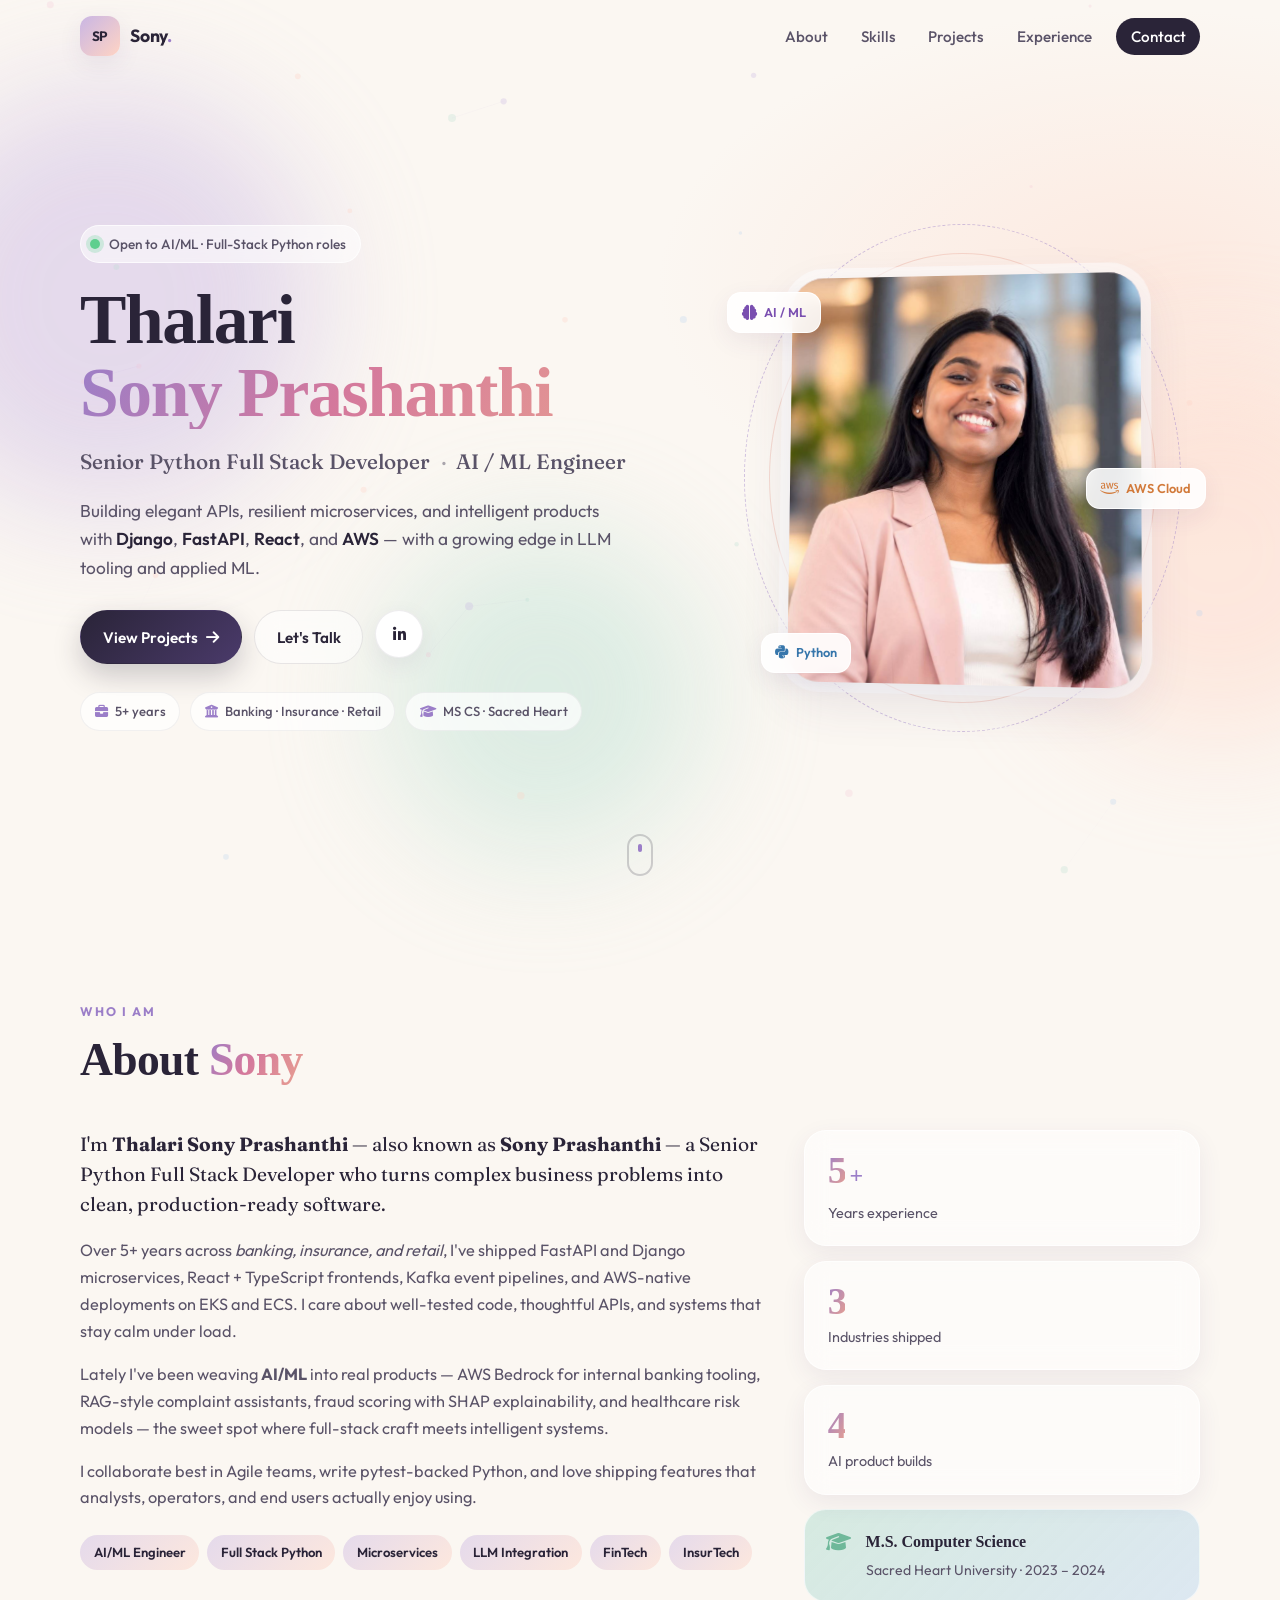
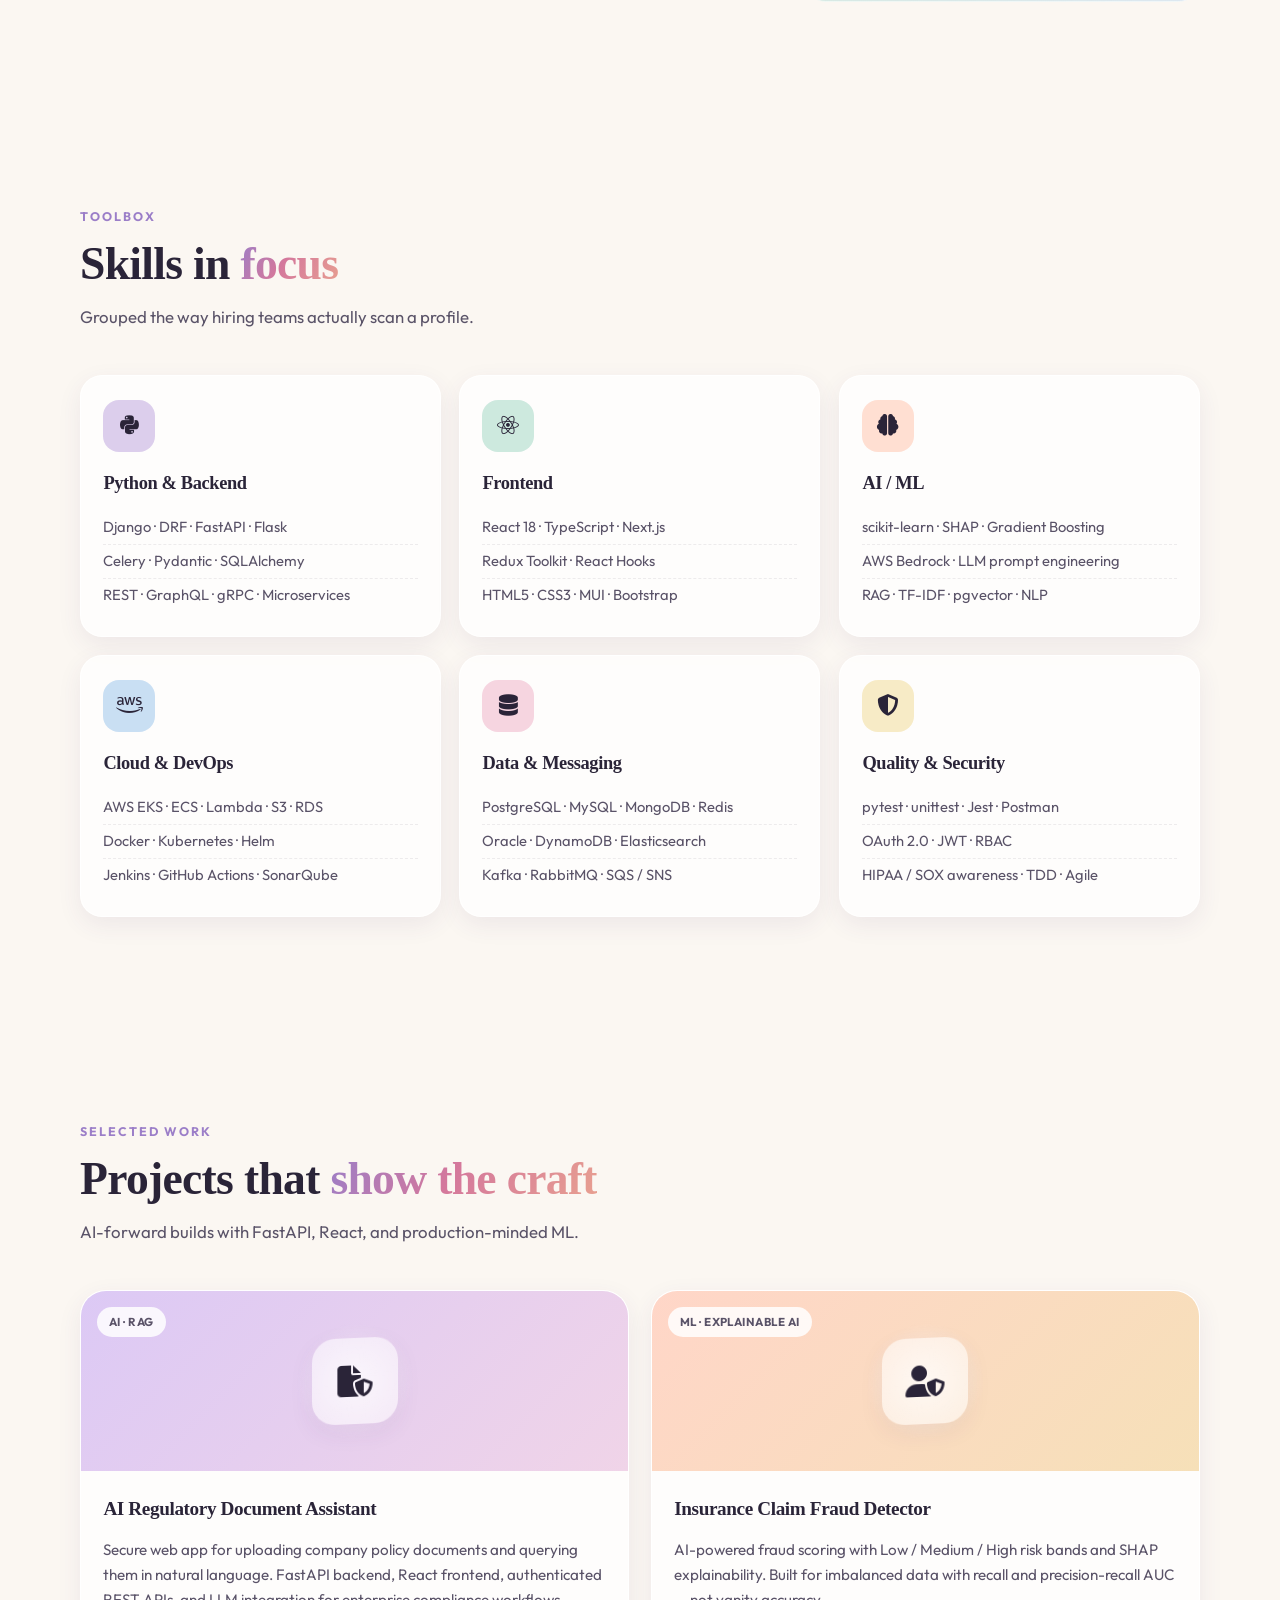
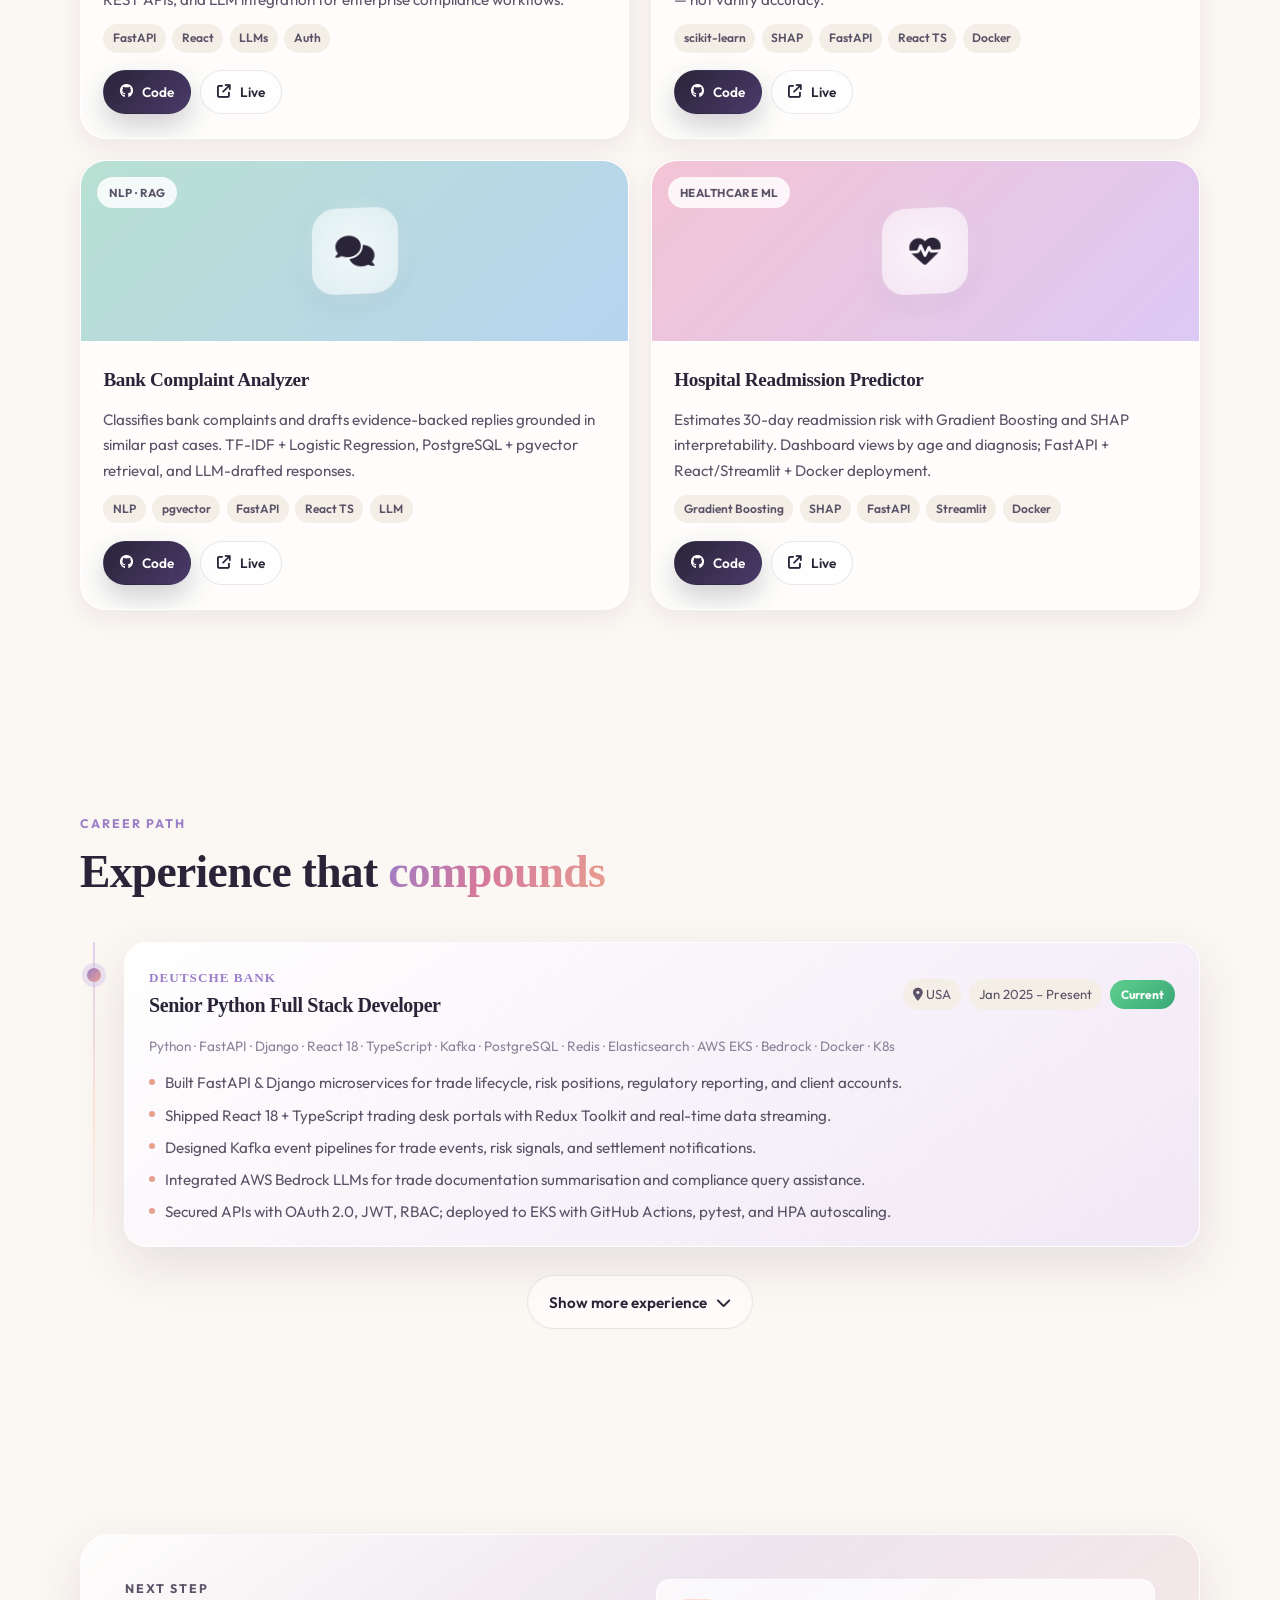
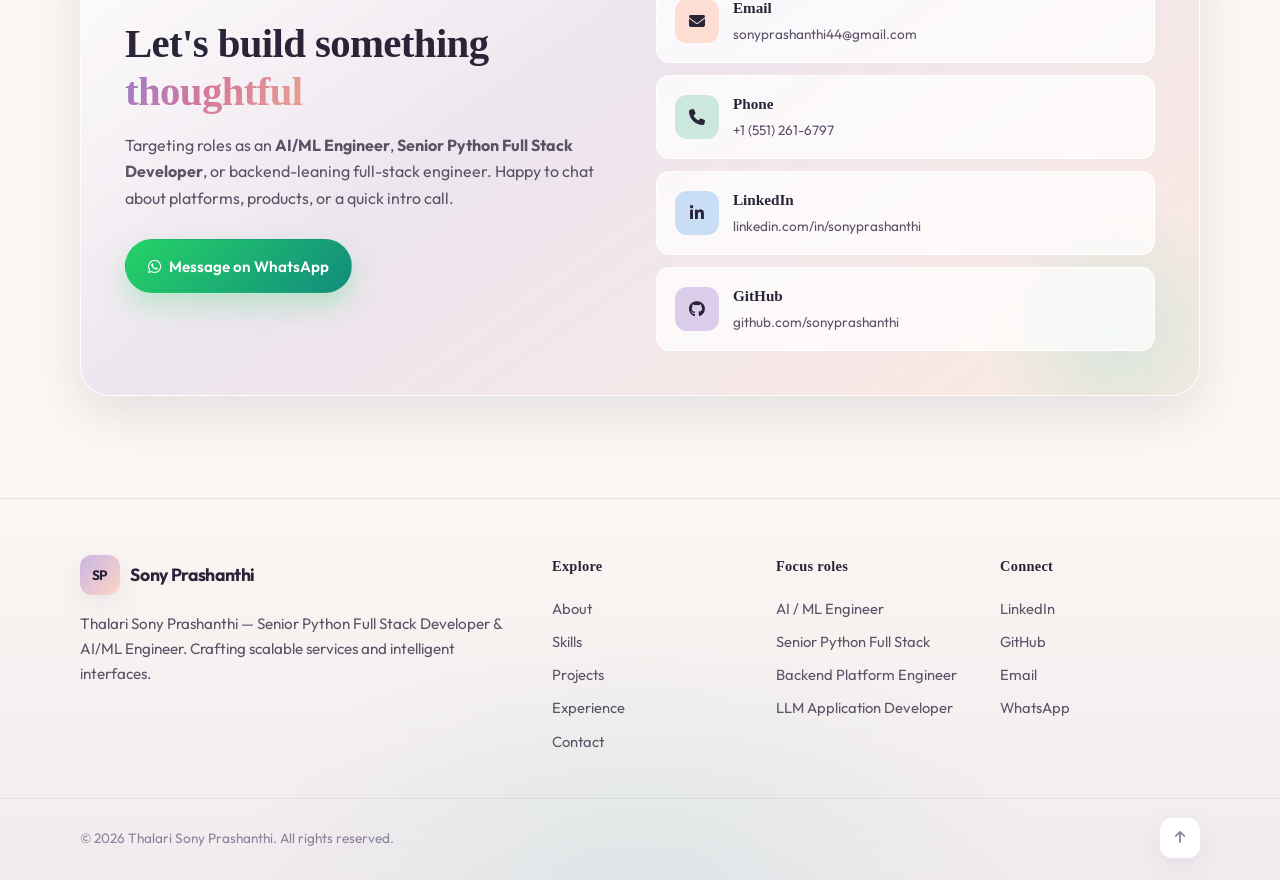
==== index.html @ 82fb8649 "Optmised  SEO" ====
<!DOCTYPE html>
<html lang="en">
<head>
  <meta charset="UTF-8" />
  <meta name="viewport" content="width=device-width, initial-scale=1.0" />
  <title>Thalari Sony Prashanthi | Senior Python Full Stack & AI/ML Engineer</title>

  <!-- Primary SEO -->
  <meta name="description" content="Thalari Sony Prashanthi (Sony Prashanthi) — Senior Python Full Stack Developer and AI/ML Engineer with 5+ years building Django, FastAPI, React, AWS microservices, and LLM-powered applications across banking, insurance, and retail." />
  <meta name="keywords" content="Thalari Sony Prashanthi, Sony Prashanthi, Sony Prashanthi Thalari, Thalari Sony, Sony Thalari, Senior Python Full Stack Developer, AI ML Engineer, Full Stack Python Developer, Django Developer, FastAPI Developer, React TypeScript Developer, AWS Microservices, Kafka Python Engineer, Machine Learning Engineer, RAG LLM Developer, sonyprashanthi44" />
  <meta name="author" content="Thalari Sony Prashanthi" />
  <meta name="robots" content="index, follow, max-image-preview:large, max-snippet:-1, max-video-preview:-1" />
  <meta name="googlebot" content="index, follow" />
  <link rel="canonical" href="https://sonyprashanthi44.github.io/portfolio/" />

  <!-- Open Graph -->
  <meta property="og:type" content="website" />
  <meta property="og:locale" content="en_US" />
  <meta property="og:site_name" content="Thalari Sony Prashanthi Portfolio" />
  <meta property="og:title" content="Thalari Sony Prashanthi | Senior Python Full Stack & AI/ML Engineer" />
  <meta property="og:description" content="Senior Python Full Stack Developer specializing in Django, FastAPI, React, AWS, microservices, and AI/ML systems. Explore projects, experience, and get in touch." />
  <meta property="og:url" content="https://sonyprashanthi44.github.io/portfolio/" />
  <meta property="og:image" content="https://sonyprashanthi44.github.io/portfolio/assets/sony-prashanthi.jpg" />
  <meta property="og:image:alt" content="Professional photo of Thalari Sony Prashanthi, Senior Python Full Stack Developer" />
  <meta property="og:image:width" content="1200" />
  <meta property="og:image:height" content="630" />

  <!-- Twitter -->
  <meta name="twitter:card" content="summary_large_image" />
  <meta name="twitter:title" content="Thalari Sony Prashanthi | Python Full Stack & AI/ML Engineer" />
  <meta name="twitter:description" content="5+ years building scalable Python backends, React frontends, and AI-powered products. Django · FastAPI · AWS · ML." />
  <meta name="twitter:image" content="https://sonyprashanthi44.github.io/portfolio/assets/sony-prashanthi.jpg" />
  <meta name="twitter:image:alt" content="Thalari Sony Prashanthi professional headshot" />

  <!-- Theme & PWA-ish -->
  <meta name="theme-color" content="#c9b6e4" />
  <meta name="msapplication-TileColor" content="#c9b6e4" />
  <link rel="icon" type="image/svg+xml" href="assets/favicon.svg" />
<link rel="apple-touch-icon" href="assets/sony-prashanthi.svg" />

  <!-- Fonts -->
  <link rel="preconnect" href="https://fonts.googleapis.com" />
  <link rel="preconnect" href="https://fonts.gstatic.com" crossorigin />
<link href="https://fonts.googleapis.com/css2?family=Fraunces:opsz,wght@9..144,500;9..144,600;9..144,700&family=Outfit:wght@300;400;500;600;700;800&family=Playfair+Display:wght@500;600;700;800&display=swap" rel="stylesheet" />

  <!-- Icons -->
  <link rel="stylesheet" href="https://cdnjs.cloudflare.com/ajax/libs/font-awesome/6.5.2/css/all.min.css" integrity="sha512-SnH5WK+bZxgPHs44uWIX+LLJAJ9/2PkPKZ5QiAj6Ta86w+fsb2TkcmfRyVX3pBnMFcV7oQPJkl9QevSCWr3W6A==" crossorigin="anonymous" referrerpolicy="no-referrer" />

  <link rel="stylesheet" href="styles.css" />

  <!-- Structured Data: Person -->
  <script type="application/ld+json">
  {
    "@context": "https://schema.org",
    "@type": "Person",
    "@id": "https://sonyprashanthi44.github.io/portfolio/#person",
    "name": "Thalari Sony Prashanthi",
    "alternateName": [
      "Sony Prashanthi",
      "Sony Prashanthi Thalari",
      "Thalari Sony",
      "Sony Thalari",
      "T. Sony Prashanthi",
      "Sony P. Thalari"
    ],
    "url": "https://sonyprashanthi44.github.io/portfolio/",
    "image": {
      "@type": "ImageObject",
      "url": "https://sonyprashanthi44.github.io/portfolio/assets/sony-prashanthi.jpg",
      "caption": "Professional headshot of Thalari Sony Prashanthi"
    },
    "email": "mailto:sonyprashanthi44@gmail.com",
    "telephone": "+1-551-261-6797",
    "jobTitle": [
      "Senior Python Full Stack Developer",
      "AI/ML Engineer",
      "Full Stack Python Developer",
      "Backend Engineer"
    ],
    "description": "Senior Python Full Stack Developer and AI/ML Engineer with 5+ years of experience building scalable backend services, REST APIs, React frontends, and LLM-powered applications across banking, insurance, and retail.",
    "knowsAbout": [
      "Python", "Django", "FastAPI", "Flask", "React", "TypeScript", "AWS", "Microservices",
      "Apache Kafka", "Docker", "Kubernetes", "PostgreSQL", "Machine Learning", "LLMs",
      "RAG", "scikit-learn", "Celery", "Redis", "CI/CD", "OAuth 2.0", "GraphQL"
    ],
    "alumniOf": {
      "@type": "CollegeOrUniversity",
      "name": "Sacred Heart University",
      "description": "Master of Science, Computer Science"
    },
    "worksFor": {
      "@type": "Organization",
      "name": "Deutsche Bank"
    },
    "address": {
      "@type": "PostalAddress",
      "addressCountry": "US"
    },
    "sameAs": [
      "https://www.linkedin.com/in/sonyprashanthi",
      "https://github.com/sonyprashanthi44",
      "mailto:sonyprashanthi44@gmail.com"
    ],
    "hasOccupation": {
      "@type": "Occupation",
      "name": "Senior Python Full Stack Developer",
      "occupationLocation": {
        "@type": "Country",
        "name": "United States"
      },
      "skills": "Python, Django, FastAPI, React, TypeScript, AWS, Kafka, Machine Learning, LLMs, Docker, Kubernetes"
    }
  }
  </script>

  <!-- Structured Data: WebSite -->
  <script type="application/ld+json">
  {
    "@context": "https://schema.org",
    "@type": "WebSite",
    "name": "Thalari Sony Prashanthi Portfolio",
    "alternateName": ["Sony Prashanthi Portfolio", "Sony Prashanthi Developer Portfolio"],
    "url": "https://sonyprashanthi44.github.io/portfolio/",
    "description": "Official portfolio of Thalari Sony Prashanthi — Senior Python Full Stack Developer and AI/ML Engineer.",
    "inLanguage": "en-US",
    "author": { "@id": "https://sonyprashanthi44.github.io/portfolio/#person" }
  }
  </script>

  <!-- Structured Data: ProfessionalService / ProfilePage -->
  <script type="application/ld+json">
  {
    "@context": "https://schema.org",
    "@type": "ProfilePage",
    "mainEntity": { "@id": "https://sonyprashanthi44.github.io/portfolio/#person" },
    "name": "Thalari Sony Prashanthi — Portfolio",
    "dateModified": "2026-03-22"
  }
  </script>
</head>
<body>
  <!-- Ambient blobs -->
  <div class="blob blob-1" aria-hidden="true"></div>
  <div class="blob blob-2" aria-hidden="true"></div>
  <div class="blob blob-3" aria-hidden="true"></div>
  <canvas id="particle-canvas" aria-hidden="true"></canvas>

  <!-- Navigation -->
  <header class="site-header" id="top">
    <nav class="nav" aria-label="Primary">
      <a href="#top" class="logo" aria-label="Sony Prashanthi home">
        <span class="logo-mark">SP</span>
        <span class="logo-text">Sony<span class="logo-accent">.</span></span>
      </a>

      <button class="nav-toggle" id="nav-toggle" aria-expanded="false" aria-controls="nav-menu" aria-label="Toggle menu">
        <span></span><span></span><span></span>
      </button>

      <ul class="nav-menu" id="nav-menu">
        <li><a href="#about">About</a></li>
        <li><a href="#skills">Skills</a></li>
        <li><a href="#projects">Projects</a></li>
        <li><a href="#experience">Experience</a></li>
        <li><a href="#contact" class="nav-cta">Contact</a></li>
      </ul>
    </nav>
  </header>

  <main>
    <!-- HERO -->
    <section class="hero" id="hero">
      <div class="hero-grid">
        <div class="hero-copy reveal">
          <p class="eyebrow">
            <span class="status-dot"></span>
            Open to AI/ML · Full-Stack Python roles
          </p>
          <h1>
            <span class="h1-line">Thalari</span>
            <span class="h1-line accent-gradient">Sony Prashanthi</span>
          </h1>
          <p class="hero-role">
            Senior Python Full Stack Developer
            <span class="role-sep">·</span>
            AI / ML Engineer
          </p>
          <p class="hero-lead">
            Building elegant APIs, resilient microservices, and intelligent products with
            <strong>Django</strong>, <strong>FastAPI</strong>, <strong>React</strong>, and <strong>AWS</strong> —
            with a growing edge in LLM tooling and applied ML.
          </p>
          <div class="hero-actions">
            <a href="#projects" class="btn btn-primary">
              <span>View Projects</span>
              <i class="fa-solid fa-arrow-right"></i>
            </a>
            <a href="#contact" class="btn btn-ghost">Let's Talk</a>
            <a href="https://www.linkedin.com/in/sonyprashanthi" class="btn btn-icon" target="_blank" rel="noopener noreferrer" aria-label="LinkedIn">
              <i class="fa-brands fa-linkedin-in"></i>
            </a>
          </div>
          <div class="hero-meta">
            <div class="meta-chip"><i class="fa-solid fa-briefcase"></i> 5+ years</div>
            <div class="meta-chip"><i class="fa-solid fa-building-columns"></i> Banking · Insurance · Retail</div>
            <div class="meta-chip"><i class="fa-solid fa-graduation-cap"></i> MS CS · Sacred Heart</div>
          </div>
        </div>

        <div class="hero-visual reveal delay-1">
          <div class="photo-stage">
            <div class="photo-ring ring-a"></div>
            <div class="photo-ring ring-b"></div>
            <div class="photo-frame">
              <img
                src="assets/sony-prashanthi.jpg"
                alt="Professional portrait of Thalari Sony Prashanthi, Senior Python Full Stack Developer and AI/ML Engineer"
                width="480"
                height="560"
                loading="eager"
                fetchpriority="high"
                onerror="this.style.display='none'; this.nextElementSibling.style.display='flex';"
              />
              <div class="photo-fallback" style="display:none;" aria-hidden="true">
                <span class="fallback-initials">SP</span>
                <span class="fallback-hint">Add photo → assets/sony-prashanthi.jpg</span>
              </div>
              <div class="photo-shine"></div>
            </div>
            <div class="floating-card card-ai">
              <i class="fa-solid fa-brain"></i>
              <span>AI / ML</span>
            </div>
            <div class="floating-card card-cloud">
              <i class="fa-brands fa-aws"></i>
              <span>AWS Cloud</span>
            </div>
            <div class="floating-card card-stack">
              <i class="fa-brands fa-python"></i>
              <span>Python</span>
            </div>
          </div>
        </div>
      </div>
      <a href="#about" class="scroll-hint" aria-label="Scroll to about">
        <span></span>
      </a>
    </section>

    <!-- ABOUT -->
    <section class="section about" id="about">
      <div class="container">
        <div class="section-head reveal">
          <p class="section-kicker">Who I am</p>
          <h2>About <span class="text-gradient">Sony</span></h2>
        </div>

        <div class="about-grid">
          <div class="about-story reveal">
            <p class="lead">
              I'm <strong>Thalari Sony Prashanthi</strong> — also known as <strong>Sony Prashanthi</strong> —
              a Senior Python Full Stack Developer who turns complex business problems into clean,
              production-ready software.
            </p>
            <p>
              Over 5+ years across <em>banking, insurance, and retail</em>, I've shipped FastAPI and Django
              microservices, React + TypeScript frontends, Kafka event pipelines, and AWS-native deployments
              on EKS and ECS. I care about well-tested code, thoughtful APIs, and systems that stay calm under load.
            </p>
            <p>
              Lately I've been weaving <strong>AI/ML</strong> into real products — AWS Bedrock for internal banking
              tooling, RAG-style complaint assistants, fraud scoring with SHAP explainability, and healthcare risk models —
              the sweet spot where full-stack craft meets intelligent systems.
            </p>
            <p>
              I collaborate best in Agile teams, write pytest-backed Python, and love shipping features that
              analysts, operators, and end users actually enjoy using.
            </p>
            <div class="about-tags">
              <span>AI/ML Engineer</span>
              <span>Full Stack Python</span>
              <span>Microservices</span>
              <span>LLM Integration</span>
              <span>FinTech</span>
              <span>InsurTech</span>
            </div>
          </div>

          <aside class="about-panel reveal delay-1">
            <div class="stat-card">
              <span class="stat-num" data-count="5">0</span>
              <span class="stat-plus">+</span>
              <span class="stat-label">Years experience</span>
            </div>
            <div class="stat-card">
              <span class="stat-num" data-count="3">0</span>
              <span class="stat-label">Industries shipped</span>
            </div>
            <div class="stat-card">
              <span class="stat-num" data-count="4">0</span>
              <span class="stat-label">AI product builds</span>
            </div>
            <div class="about-edu">
              <i class="fa-solid fa-graduation-cap"></i>
              <div>
                <strong>M.S. Computer Science</strong>
                <span>Sacred Heart University  · 2023 – 2024</span>
              </div>
            </div>
          </aside>
        </div>
      </div>
    </section>

    <!-- SKILLS -->
    <section class="section skills" id="skills">
      <div class="container">
        <div class="section-head reveal">
          <p class="section-kicker">Toolbox</p>
          <h2>Skills in <span class="text-gradient">focus</span></h2>
          <p class="section-sub">Grouped the way hiring teams actually scan a profile.</p>
        </div>

        <div class="skills-grid">
          <article class="skill-card reveal" data-tilt>
            <div class="skill-icon tone-lilac"><i class="fa-brands fa-python"></i></div>
            <h3>Python & Backend</h3>
            <ul>
              <li>Django · DRF · FastAPI · Flask</li>
              <li>Celery · Pydantic · SQLAlchemy</li>
              <li>REST · GraphQL · gRPC · Microservices</li>
            </ul>
          </article>

          <article class="skill-card reveal delay-1" data-tilt>
            <div class="skill-icon tone-mint"><i class="fa-brands fa-react"></i></div>
            <h3>Frontend</h3>
            <ul>
              <li>React 18 · TypeScript · Next.js</li>
              <li>Redux Toolkit · React Hooks</li>
              <li>HTML5 · CSS3 · MUI · Bootstrap</li>
            </ul>
          </article>

          <article class="skill-card reveal delay-2" data-tilt>
            <div class="skill-icon tone-peach"><i class="fa-solid fa-brain"></i></div>
            <h3>AI / ML</h3>
            <ul>
              <li>scikit-learn · SHAP · Gradient Boosting</li>
              <li>AWS Bedrock · LLM prompt engineering</li>
              <li>RAG · TF-IDF · pgvector · NLP</li>
            </ul>
          </article>

          <article class="skill-card reveal" data-tilt>
            <div class="skill-icon tone-sky"><i class="fa-brands fa-aws"></i></div>
            <h3>Cloud & DevOps</h3>
            <ul>
              <li>AWS EKS · ECS · Lambda · S3 · RDS</li>
              <li>Docker · Kubernetes · Helm</li>
              <li>Jenkins · GitHub Actions · SonarQube</li>
            </ul>
          </article>

          <article class="skill-card reveal delay-1" data-tilt>
            <div class="skill-icon tone-rose"><i class="fa-solid fa-database"></i></div>
            <h3>Data & Messaging</h3>
            <ul>
              <li>PostgreSQL · MySQL · MongoDB · Redis</li>
              <li>Oracle · DynamoDB · Elasticsearch</li>
              <li>Kafka · RabbitMQ · SQS / SNS</li>
            </ul>
          </article>

          <article class="skill-card reveal delay-2" data-tilt>
            <div class="skill-icon tone-butter"><i class="fa-solid fa-shield-halved"></i></div>
            <h3>Quality & Security</h3>
            <ul>
              <li>pytest · unittest · Jest · Postman</li>
              <li>OAuth 2.0 · JWT · RBAC</li>
              <li>HIPAA / SOX awareness · TDD · Agile</li>
            </ul>
          </article>
        </div>
      </div>
    </section>

    <!-- PROJECTS -->
    <section class="section projects" id="projects">
      <div class="container">
        <div class="section-head reveal">
          <p class="section-kicker">Selected work</p>
          <h2>Projects that <span class="text-gradient">show the craft</span></h2>
          <p class="section-sub">AI-forward builds with FastAPI, React, and production-minded ML.</p>
        </div>

        <div class="projects-grid">
          <!-- Project 1 -->
          <article class="project-card reveal">
            <div class="project-media tone-a">
              <div class="project-illus" aria-hidden="true">
                <i class="fa-solid fa-file-shield"></i>
                <div class="illus-orb"></div>
              </div>
              <div class="project-badge">AI · RAG</div>
            </div>
            <div class="project-body">
              <h3>AI Regulatory Document Assistant</h3>
              <p>
                Secure web app for uploading company policy documents and querying them in natural language.
                FastAPI backend, React frontend, authenticated REST APIs, and LLM integration for enterprise compliance workflows.
              </p>
              <div class="project-tags">
                <span>FastAPI</span><span>React</span><span>LLMs</span><span>Auth</span>
              </div>
              <div class="project-actions">
                <a class="btn btn-sm btn-primary" href="./404.html" target="_blank" rel="noopener noreferrer">
                  <i class="fa-brands fa-github"></i> Code
                </a>
                <a class="btn btn-sm btn-ghost" href="./404.html" data-live="pending">
                  <i class="fa-solid fa-arrow-up-right-from-square"></i> Live
                </a>
              </div>
            </div>
          </article>

          <!-- Project 2 -->
          <article class="project-card reveal delay-1">
            <div class="project-media tone-b">
              <div class="project-illus" aria-hidden="true">
                <i class="fa-solid fa-user-shield"></i>
                <div class="illus-orb"></div>
              </div>
              <div class="project-badge">ML · Explainable AI</div>
            </div>
            <div class="project-body">
              <h3>Insurance Claim Fraud Detector</h3>
              <p>
                AI-powered fraud scoring with Low / Medium / High risk bands and SHAP explainability.
                Built for imbalanced data with recall and precision-recall AUC — not vanity accuracy.
              </p>
              <div class="project-tags">
                <span>scikit-learn</span><span>SHAP</span><span>FastAPI</span><span>React TS</span><span>Docker</span>
              </div>
              <div class="project-actions">
                <a class="btn btn-sm btn-primary" href="./404.html" target="_blank" rel="noopener noreferrer">
                  <i class="fa-brands fa-github"></i> Code
                </a>
                <a class="btn btn-sm btn-ghost" href="./404.html" data-live="pending">
                  <i class="fa-solid fa-arrow-up-right-from-square"></i> Live
                </a>
              </div>
            </div>
          </article>

          <!-- Project 3 -->
          <article class="project-card reveal delay-2">
            <div class="project-media tone-c">
              <div class="project-illus" aria-hidden="true">
                <i class="fa-solid fa-comments"></i>
                <div class="illus-orb"></div>
              </div>
              <div class="project-badge">NLP · RAG</div>
            </div>
            <div class="project-body">
              <h3>Bank Complaint Analyzer</h3>
              <p>
                Classifies bank complaints and drafts evidence-backed replies grounded in similar past cases.
                TF-IDF + Logistic Regression, PostgreSQL + pgvector retrieval, and LLM-drafted responses.
              </p>
              <div class="project-tags">
                <span>NLP</span><span>pgvector</span><span>FastAPI</span><span>React TS</span><span>LLM</span>
              </div>
              <div class="project-actions">
                <a class="btn btn-sm btn-primary" href="./404.html" target="_blank" rel="noopener noreferrer">
                  <i class="fa-brands fa-github"></i> Code
                </a>
                <a class="btn btn-sm btn-ghost" href="./404.html" data-live="pending">
                  <i class="fa-solid fa-arrow-up-right-from-square"></i> Live
                </a>
              </div>
            </div>
          </article>

          <!-- Project 4 -->
          <article class="project-card reveal">
            <div class="project-media tone-d">
              <div class="project-illus" aria-hidden="true">
                <i class="fa-solid fa-heart-pulse"></i>
                <div class="illus-orb"></div>
              </div>
              <div class="project-badge">Healthcare ML</div>
            </div>
            <div class="project-body">
              <h3>Hospital Readmission Predictor</h3>
              <p>
                Estimates 30-day readmission risk with Gradient Boosting and SHAP interpretability.
                Dashboard views by age and diagnosis; FastAPI + React/Streamlit + Docker deployment.
              </p>
              <div class="project-tags">
                <span>Gradient Boosting</span><span>SHAP</span><span>FastAPI</span><span>Streamlit</span><span>Docker</span>
              </div>
              <div class="project-actions">
                <a class="btn btn-sm btn-primary" href="./404.html" target="_blank" rel="noopener noreferrer">
                  <i class="fa-brands fa-github"></i> Code
                </a>
                <a class="btn btn-sm btn-ghost" href="./404.html" data-live="pending">
                  <i class="fa-solid fa-arrow-up-right-from-square"></i> Live
                </a>
              </div>
            </div>
          </article>
        </div>
      </div>
    </section>

    <!-- EXPERIENCE -->
    <section class="section experience" id="experience">
      <div class="container">
        <div class="section-head reveal">
          <p class="section-kicker">Career path</p>
          <h2>Experience that <span class="text-gradient">compounds</span></h2>
        </div>

        <div class="timeline">
          <!-- Latest - always visible -->
          <article class="exp-card reveal is-featured" data-exp="0">
            <div class="exp-rail">
              <span class="exp-dot"></span>
            </div>
            <div class="exp-content">
              <div class="exp-top">
                <div>
                  <p class="exp-company">Deutsche Bank</p>
                  <h3>Senior Python Full Stack Developer</h3>
                </div>
                <div class="exp-meta">
                  <span class="exp-loc"><i class="fa-solid fa-location-dot"></i> USA</span>
                  <span class="exp-date">Jan 2025 – Present</span>
                  <span class="exp-pill">Current</span>
                </div>
              </div>
              <p class="exp-stack">
                Python · FastAPI · Django · React 18 · TypeScript · Kafka · PostgreSQL · Redis · Elasticsearch · AWS EKS · Bedrock · Docker · K8s
              </p>
              <ul class="exp-bullets">
                <li>Built FastAPI & Django microservices for trade lifecycle, risk positions, regulatory reporting, and client accounts.</li>
                <li>Shipped React 18 + TypeScript trading desk portals with Redux Toolkit and real-time data streaming.</li>
                <li>Designed Kafka event pipelines for trade events, risk signals, and settlement notifications.</li>
                <li>Integrated AWS Bedrock LLMs for trade documentation summarisation and compliance query assistance.</li>
                <li>Secured APIs with OAuth 2.0, JWT, RBAC; deployed to EKS with GitHub Actions, pytest, and HPA autoscaling.</li>
              </ul>
            </div>
          </article>

          <!-- Older - hidden until show more -->
          <div class="exp-older" id="exp-older" hidden>
            <article class="exp-card reveal" data-exp="1">
              <div class="exp-rail">
                <span class="exp-dot"></span>
              </div>
              <div class="exp-content">
                <div class="exp-top">
                  <div>
                    <p class="exp-company">Chubb Insurance</p>
                    <h3>Python Full Stack Developer</h3>
                  </div>
                  <div class="exp-meta">
                    <span class="exp-loc"><i class="fa-solid fa-location-dot"></i> Hyderabad, India</span>
                    <span class="exp-date">Dec 2021 – Aug 2023</span>
                  </div>
                </div>
                <p class="exp-stack">
                  Python · Django · Flask · FastAPI · React · TypeScript · Kafka · PostgreSQL · MongoDB · Oracle · AWS ECS · Jenkins
                </p>
                <ul class="exp-bullets">
                  <li>Delivered Django & FastAPI APIs for policy management, claims, underwriting, premiums, and documents.</li>
                  <li>Built React + TypeScript portals for operations and customers — dashboards, claims tracking, uploads.</li>
                  <li>Implemented Kafka / RabbitMQ streaming for claims lifecycle and underwriting decisions.</li>
                  <li>Modeled data across PostgreSQL, Oracle, and MongoDB; Celery jobs for renewals and reports.</li>
                  <li>Deployed to AWS ECS via Jenkins with pytest coverage and Docker packaging.</li>
                </ul>
              </div>
            </article>

            <article class="exp-card reveal" data-exp="2">
              <div class="exp-rail">
                <span class="exp-dot"></span>
              </div>
              <div class="exp-content">
                <div class="exp-top">
                  <div>
                    <p class="exp-company">Best Buy</p>
                    <h3>Junior Python Full Stack Developer</h3>
                  </div>
                  <div class="exp-meta">
                    <span class="exp-loc"><i class="fa-solid fa-location-dot"></i> Hyderabad, India</span>
                    <span class="exp-date">Feb 2020 – Dec 2021</span>
                  </div>
                </div>
                <p class="exp-stack">
                  Python · Django · Flask · React · JavaScript · PostgreSQL · MySQL · MongoDB · AWS EC2/ECS · Docker · Jenkins
                </p>
                <ul class="exp-bullets">
                  <li>Built Django & Flask REST APIs for product search, inventory, cart, orders, and customer accounts.</li>
                  <li>Created React storefront and internal retail dashboard components consuming Python APIs.</li>
                  <li>Designed PostgreSQL / MySQL models with Django ORM and SQLAlchemy for transactional retail loads.</li>
                  <li>Deployed to AWS EC2 & ECS with Jenkins CI/CD, pytest gates, and Docker containers.</li>
                </ul>
              </div>
            </article>
          </div>
        </div>

        <div class="exp-toggle-wrap reveal">
          <button type="button" class="btn btn-ghost" id="exp-toggle" aria-expanded="false" aria-controls="exp-older">
            <span class="toggle-label">Show more experience</span>
            <i class="fa-solid fa-chevron-down"></i>
          </button>
        </div>
      </div>
    </section>

    <!-- CONTACT -->
    <section class="section contact" id="contact">
      <div class="container">
        <div class="contact-shell reveal">
          <div class="contact-copy">
            <p class="section-kicker">Next step</p>
            <h2>Let's build something <span class="text-gradient">thoughtful</span></h2>
            <p>
              Targeting roles as an <strong>AI/ML Engineer</strong>, <strong>Senior Python Full Stack Developer</strong>,
              or backend-leaning full-stack engineer. Happy to chat about platforms, products, or a quick intro call.
            </p>
            <a
              class="btn btn-whatsapp"
              href="https://wa.me/15512616797?text=Hi%20Sony%2C%20I%20found%20your%20portfolio%20and%20would%20like%20to%20connect."
              target="_blank"
              rel="noopener noreferrer"
            >
              <i class="fa-brands fa-whatsapp"></i>
              Message on WhatsApp
            </a>
          </div>

          <div class="contact-links">
            <a class="contact-card" href="mailto:sonyprashanthi44@gmail.com">
              <span class="c-icon tone-peach"><i class="fa-solid fa-envelope"></i></span>
              <div>
                <strong>Email</strong>
                <span>sonyprashanthi44@gmail.com</span>
              </div>
            </a>
            <a class="contact-card" href="tel:+15512616797">
              <span class="c-icon tone-mint"><i class="fa-solid fa-phone"></i></span>
              <div>
                <strong>Phone</strong>
                <span>+1 (551) 261-6797</span>
              </div>
            </a>
            <a class="contact-card" href="https://www.linkedin.com/in/sonyprashanthi" target="_blank" rel="noopener noreferrer">
              <span class="c-icon tone-sky"><i class="fa-brands fa-linkedin-in"></i></span>
              <div>
                <strong>LinkedIn</strong>
                <span>linkedin.com/in/sonyprashanthi</span>
              </div>
            </a>
            <a class="contact-card" href="https://github.com/sonyprashanthi44" target="_blank" rel="noopener noreferrer">
              <span class="c-icon tone-lilac"><i class="fa-brands fa-github"></i></span>
              <div>
                <strong>GitHub</strong>
                <span>github.com/sonyprashanthi</span>
              </div>
            </a>
          </div>
        </div>
      </div>
    </section>
  </main>

  <!-- FOOTER -->
  <footer class="site-footer">
    <div class="container footer-grid">
      <div class="footer-brand">
        <a href="#top" class="logo">
          <span class="logo-mark">SP</span>
          <span class="logo-text">Sony Prashanthi</span>
        </a>
        <p>
          Thalari Sony Prashanthi — Senior Python Full Stack Developer & AI/ML Engineer.
          Crafting scalable services and intelligent interfaces.
        </p>
      </div>

      <div class="footer-cols">
        <div>
          <h4>Explore</h4>
          <a href="#about">About</a>
          <a href="#skills">Skills</a>
          <a href="#projects">Projects</a>
          <a href="#experience">Experience</a>
          <a href="#contact">Contact</a>
        </div>
        <div>
          <h4>Focus roles</h4>
          <span>AI / ML Engineer</span>
          <span>Senior Python Full Stack</span>
          <span>Backend Platform Engineer</span>
          <span>LLM Application Developer</span>
        </div>
        <div>
          <h4>Connect</h4>
          <a href="https://www.linkedin.com/in/sonyprashanthi" target="_blank" rel="noopener noreferrer">LinkedIn</a>
          <a href="https://github.com/sonyprashanthi44" target="_blank" rel="noopener noreferrer">GitHub</a>
          <a href="mailto:sonyprashanthi44@gmail.com">Email</a>
          <a href="https://wa.me/15512616797" target="_blank" rel="noopener noreferrer">WhatsApp</a>
        </div>
      </div>
    </div>

    <div class="footer-bottom">
      <div class="container footer-bottom-inner">
        <p>© <span id="year"></span> Thalari Sony Prashanthi. All rights reserved.</p>
        <button type="button" class="to-top" id="to-top" aria-label="Back to top">
          <i class="fa-solid fa-arrow-up"></i>
        </button>
      </div>
    </div>
  </footer>

  <script src="script.js"></script>
</body>
</html>
---- styles.css ----
/* =========================================================
   Thalari Sony Prashanthi — Portfolio
   Pastel · Bold type · Soft depth
   ========================================================= */

:root {
  /* Pastel palette */
  --lilac: #c9b6e4;
  --lilac-deep: #9b7ec8;
  --mint: #b8e0d2;
  --mint-deep: #6fb89a;
  --peach: #ffd4c4;
  --peach-deep: #e8a090;
  --rose: #f3c4d4;
  --sky: #b7d4f0;
  --butter: #f6e6b8;
  --cream: #fbf7f2;
  --cream-2: #f3eee6;
  --ink: #2a2438;
  --ink-soft: #5a5368;
  --ink-faint: #8a8299;
  --white: #ffffff;
  --glass: rgba(255, 255, 255, 0.55);
  --glass-border: rgba(255, 255, 255, 0.7);
  --shadow: 0 18px 50px rgba(74, 55, 110, 0.12);
  --shadow-sm: 0 8px 24px rgba(74, 55, 110, 0.08);
  --radius: 22px;
  --radius-sm: 14px;
  --nav-h: 72px;
  --container: 1120px;
--font-display: "Cinzel", Georgia, serif;
  --font-serif: "Fraunces", Georgia, serif;
  --font-body: "Outfit", system-ui, sans-serif;
  --ease: cubic-bezier(0.22, 1, 0.36, 1);
}

*,
*::before,
*::after {
  box-sizing: border-box;
  margin: 0;
  padding: 0;
}

html {
  scroll-behavior: smooth;
  scroll-padding-top: calc(var(--nav-h) + 12px);
}

body {
  font-family: var(--font-body);
  color: var(--ink);
  background:
    radial-gradient(1200px 600px at 10% -10%, rgba(201, 182, 228, 0.45), transparent 60%),
    radial-gradient(900px 500px at 90% 5%, rgba(255, 212, 196, 0.4), transparent 55%),
    radial-gradient(800px 500px at 50% 100%, rgba(184, 224, 210, 0.35), transparent 50%),
    var(--cream);
  line-height: 1.65;
  overflow-x: hidden;
  min-height: 100vh;
  -webkit-font-smoothing: antialiased;
}

img {
  max-width: 100%;
  display: block;
}

a {
  color: inherit;
  text-decoration: none;
}

ul {
  list-style: none;
}

button {
  font: inherit;
  border: none;
  background: none;
  cursor: pointer;
  color: inherit;
}

.container {
  width: min(100% - 2.5rem, var(--container));
  margin-inline: auto;
}

/* ---------- Ambient ---------- */
.blob {
  position: fixed;
  border-radius: 50%;
  filter: blur(60px);
  opacity: 0.45;
  pointer-events: none;
  z-index: -2;
  animation: drift 18s var(--ease) infinite alternate;
}

.blob-1 {
  width: 420px;
  height: 420px;
  background: var(--lilac);
  top: 10%;
  left: -8%;
}

.blob-2 {
  width: 380px;
  height: 380px;
  background: var(--peach);
  top: 40%;
  right: -10%;
  animation-delay: -6s;
}

.blob-3 {
  width: 320px;
  height: 320px;
  background: var(--mint);
  bottom: 5%;
  left: 30%;
  animation-delay: -12s;
}

@keyframes drift {
  to {
    transform: translate(40px, -30px) scale(1.08);
  }
}

#particle-canvas {
  position: fixed;
  inset: 0;
  width: 100%;
  height: 100%;
  pointer-events: none;
  z-index: -1;
  opacity: 0.55;
}

/* ---------- Typography helpers ---------- */
.text-gradient,
.accent-gradient {
  background: linear-gradient(120deg, var(--lilac-deep), #d4789c 45%, var(--peach-deep));
  -webkit-background-clip: text;
  background-clip: text;
  color: transparent;
}

.section-kicker {
  font-family: var(--font-body);
  font-weight: 700;
  font-size: 0.78rem;
  letter-spacing: 0.16em;
  text-transform: uppercase;
  color: var(--lilac-deep);
  margin-bottom: 0.6rem;
}

.section-head {
  margin-bottom: 2.75rem;
  max-width: 640px;
}

.section-head h2 {
  font-family: var(--font-display);
  font-weight: 700;
  font-size: clamp(1.85rem, 3.8vw, 2.85rem);
  letter-spacing: -0.015em;
  line-height: 1.18;
}

.section-sub {
  margin-top: 0.75rem;
  color: var(--ink-soft);
  font-size: 1.05rem;
}

.section {
  padding: clamp(4rem, 8vw, 6.5rem) 0;
  position: relative;
}

/* ---------- Buttons ---------- */
.btn {
  display: inline-flex;
  align-items: center;
  justify-content: center;
  gap: 0.55rem;
  padding: 0.85rem 1.35rem;
  border-radius: 999px;
  font-weight: 600;
  font-size: 0.95rem;
  transition: transform 0.35s var(--ease), box-shadow 0.35s var(--ease), background 0.35s ease, color 0.35s ease;
  border: 1.5px solid transparent;
  white-space: nowrap;
}

.btn:hover {
  transform: translateY(-2px);
}

.btn-primary {
  background: linear-gradient(135deg, #2a2438, #4a3a6a);
  color: var(--white);
  box-shadow: 0 12px 28px rgba(42, 36, 56, 0.22);
}

.btn-primary:hover {
  box-shadow: 0 16px 36px rgba(42, 36, 56, 0.3);
}

.btn-ghost {
  background: var(--glass);
  border-color: rgba(42, 36, 56, 0.1);
  backdrop-filter: blur(12px);
  color: var(--ink);
}

.btn-ghost:hover {
  background: var(--white);
  box-shadow: var(--shadow-sm);
}

.btn-icon {
  width: 48px;
  height: 48px;
  padding: 0;
  border-radius: 50%;
  background: var(--white);
  border: 1.5px solid rgba(42, 36, 56, 0.08);
  box-shadow: var(--shadow-sm);
}

.btn-sm {
  padding: 0.6rem 1rem;
  font-size: 0.85rem;
}

.btn-whatsapp {
  background: linear-gradient(135deg, #25d366, #128c7e);
  color: white;
  box-shadow: 0 12px 28px rgba(37, 211, 102, 0.28);
  margin-top: 0.5rem;
}

.btn-whatsapp:hover {
  box-shadow: 0 16px 36px rgba(37, 211, 102, 0.38);
}

/* ---------- Nav ---------- */
.site-header {
  position: sticky;
  top: 0;
  z-index: 100;
  height: var(--nav-h);
  display: flex;
  align-items: center;
  transition: background 0.35s ease, box-shadow 0.35s ease, backdrop-filter 0.35s ease;
}

.site-header.scrolled {
  background: rgba(251, 247, 242, 0.82);
  backdrop-filter: blur(16px);
  -webkit-backdrop-filter: blur(16px);
  box-shadow: 0 8px 30px rgba(74, 55, 110, 0.06);
}

.nav {
  width: min(100% - 2rem, var(--container));
  margin-inline: auto;
  display: flex;
  align-items: center;
  justify-content: space-between;
  gap: 1rem;
}

.logo {
  display: inline-flex;
  align-items: center;
  gap: 0.65rem;
  font-family: var(--font-body);
  font-weight: 700;
  font-size: 1.1rem;
  letter-spacing: -0.02em;
}

.logo-mark {
  width: 40px;
  height: 40px;
  border-radius: 12px;
  display: grid;
  place-items: center;
  background: linear-gradient(135deg, var(--lilac), var(--peach));
  color: var(--ink);
  font-size: 0.85rem;
  box-shadow: var(--shadow-sm);
}

.logo-accent {
  color: var(--lilac-deep);
}

.nav-menu {
  display: flex;
  align-items: center;
  gap: 0.25rem;
}

.nav-menu a {
  padding: 0.55rem 0.9rem;
  border-radius: 999px;
  font-weight: 500;
  font-size: 0.95rem;
  color: var(--ink-soft);
  transition: color 0.25s ease, background 0.25s ease;
}

.nav-menu a:hover,
.nav-menu a.active {
  color: var(--ink);
  background: rgba(255, 255, 255, 0.65);
}

.nav-cta {
  background: var(--ink) !important;
  color: var(--white) !important;
  margin-left: 0.35rem;
}

.nav-cta:hover {
  background: #3d3550 !important;
}

.nav-toggle {
  display: none;
  width: 44px;
  height: 44px;
  border-radius: 12px;
  background: var(--white);
  box-shadow: var(--shadow-sm);
  position: relative;
  z-index: 110;
}

.nav-toggle span {
  display: block;
  width: 18px;
  height: 2px;
  background: var(--ink);
  margin: 4px auto;
  border-radius: 2px;
  transition: transform 0.3s var(--ease), opacity 0.3s ease;
}

.nav-toggle[aria-expanded="true"] span:nth-child(1) {
  transform: translateY(6px) rotate(45deg);
}
.nav-toggle[aria-expanded="true"] span:nth-child(2) {
  opacity: 0;
}
.nav-toggle[aria-expanded="true"] span:nth-child(3) {
  transform: translateY(-6px) rotate(-45deg);
}

/* ---------- Hero ---------- */
.hero {
  position: relative;
  min-height: calc(100vh - var(--nav-h));
  display: flex;
  flex-direction: column;
  justify-content: center;
  padding: clamp(2rem, 5vw, 4rem) 0 5rem;
  width: min(100% - 2.5rem, var(--container));
  margin-inline: auto;
}

.hero-grid {
  display: grid;
  grid-template-columns: 1.1fr 0.9fr;
  gap: clamp(2rem, 5vw, 4rem);
  align-items: center;
}

.eyebrow {
  display: inline-flex;
  align-items: center;
  gap: 0.55rem;
  padding: 0.4rem 0.9rem 0.4rem 0.55rem;
  background: var(--glass);
  border: 1px solid var(--glass-border);
  border-radius: 999px;
  font-size: 0.85rem;
  font-weight: 500;
  color: var(--ink-soft);
  margin-bottom: 1.25rem;
  backdrop-filter: blur(10px);
  width: fit-content;
}

.status-dot {
  width: 10px;
  height: 10px;
  border-radius: 50%;
  background: #5ecf8e;
  box-shadow: 0 0 0 4px rgba(94, 207, 142, 0.25);
  animation: pulse 2s ease infinite;
}

@keyframes pulse {
  50% {
    box-shadow: 0 0 0 8px rgba(94, 207, 142, 0);
  }
}

.hero h1 {
  font-family: var(--font-display);
  font-weight: 700;
  font-size: clamp(2.5rem, 6vw, 4.35rem);
  line-height: 1.05;
  letter-spacing: -0.02em;
  margin-bottom: 1rem;
}

.h1-line {
  display: block;
}

.hero-role {
  font-family: var(--font-serif);
  font-size: clamp(1.05rem, 2vw, 1.3rem);
  font-weight: 500;
  color: var(--ink-soft);
  margin-bottom: 1.1rem;
}

.role-sep {
  margin: 0 0.35rem;
  opacity: 0.5;
}

.hero-lead {
  font-size: 1.08rem;
  color: var(--ink-soft);
  max-width: 34rem;
  margin-bottom: 1.75rem;
}

.hero-lead strong {
  color: var(--ink);
  font-weight: 600;
}

.hero-actions {
  display: flex;
  flex-wrap: wrap;
  gap: 0.75rem;
  margin-bottom: 1.75rem;
}

.hero-meta {
  display: flex;
  flex-wrap: wrap;
  gap: 0.6rem;
}

.meta-chip {
  display: inline-flex;
  align-items: center;
  gap: 0.45rem;
  padding: 0.45rem 0.85rem;
  background: rgba(255, 255, 255, 0.7);
  border-radius: 999px;
  font-size: 0.82rem;
  font-weight: 500;
  color: var(--ink-soft);
  border: 1px solid rgba(42, 36, 56, 0.06);
}

.meta-chip i {
  color: var(--lilac-deep);
}

/* Photo stage */
.photo-stage {
  position: relative;
  width: min(100%, 420px);
  margin-inline: auto;
  aspect-ratio: 0.86;
  perspective: 1000px;
}

.photo-frame {
  position: absolute;
  inset: 8%;
  border-radius: 32px;
  overflow: hidden;
  background: linear-gradient(160deg, var(--lilac), var(--peach) 50%, var(--mint));
  box-shadow: var(--shadow), 0 0 0 10px rgba(255, 255, 255, 0.55);
  transform: rotateY(-6deg) rotateX(3deg);
  transition: transform 0.6s var(--ease);
  z-index: 2;
}

.photo-stage:hover .photo-frame {
  transform: rotateY(0deg) rotateX(0deg) scale(1.02);
}

.photo-frame img {
  width: 100%;
  height: 100%;
  object-fit: cover;
  object-position: center top;
}

.photo-fallback {
  position: absolute;
  inset: 0;
  display: flex;
  flex-direction: column;
  align-items: center;
  justify-content: center;
  gap: 0.75rem;
  background: linear-gradient(160deg, #d4c4ef, #ffd9cb 55%, #c5e8da);
}

.fallback-initials {
  font-family: var(--font-display);
  font-weight: 800;
  font-size: 4.5rem;
  letter-spacing: -0.04em;
  color: rgba(42, 36, 56, 0.75);
}

.fallback-hint {
  font-size: 0.78rem;
  color: var(--ink-soft);
  background: rgba(255, 255, 255, 0.55);
  padding: 0.35rem 0.7rem;
  border-radius: 999px;
}

.photo-shine {
  position: absolute;
  inset: 0;
  background: linear-gradient(120deg, transparent 30%, rgba(255, 255, 255, 0.28) 48%, transparent 62%);
  mix-blend-mode: soft-light;
  pointer-events: none;
  animation: shine 6s ease-in-out infinite;
}

@keyframes shine {
  0%,
  100% {
    transform: translateX(-30%);
  }
  50% {
    transform: translateX(30%);
  }
}

.photo-ring {
  position: absolute;
  border-radius: 50%;
  border: 1.5px dashed rgba(155, 126, 200, 0.45);
  z-index: 1;
}

.ring-a {
  inset: -2%;
  animation: spin 28s linear infinite;
}

.ring-b {
  inset: 4%;
  border-style: solid;
  border-color: rgba(232, 160, 144, 0.35);
  animation: spin 40s linear infinite reverse;
}

@keyframes spin {
  to {
    transform: rotate(360deg);
  }
}

.floating-card {
  position: absolute;
  z-index: 3;
  display: inline-flex;
  align-items: center;
  gap: 0.45rem;
  padding: 0.55rem 0.85rem;
  background: rgba(255, 255, 255, 0.88);
  backdrop-filter: blur(12px);
  border-radius: 14px;
  box-shadow: var(--shadow-sm);
  font-size: 0.8rem;
  font-weight: 600;
  border: 1px solid rgba(255, 255, 255, 0.9);
  animation: floaty 4.5s ease-in-out infinite;
}

.floating-card i {
  font-size: 0.95rem;
}

.card-ai {
  top: 12%;
  left: -6%;
  color: #7a4fb0;
  animation-delay: 0s;
}

.card-cloud {
  top: 48%;
  right: -8%;
  color: #d27a3a;
  animation-delay: -1.5s;
}

.card-stack {
  bottom: 10%;
  left: 2%;
  color: #3776ab;
  animation-delay: -2.8s;
}

@keyframes floaty {
  0%,
  100% {
    transform: translateY(0);
  }
  50% {
    transform: translateY(-10px);
  }
}

.scroll-hint {
  position: absolute;
  bottom: 1.5rem;
  left: 50%;
  transform: translateX(-50%);
  width: 26px;
  height: 42px;
  border: 2px solid rgba(42, 36, 56, 0.2);
  border-radius: 999px;
  display: grid;
  place-items: start center;
  padding-top: 8px;
}

.scroll-hint span {
  width: 4px;
  height: 8px;
  border-radius: 999px;
  background: var(--lilac-deep);
  animation: scrollDot 1.6s ease infinite;
}

@keyframes scrollDot {
  0% {
    transform: translateY(0);
    opacity: 1;
  }
  100% {
    transform: translateY(14px);
    opacity: 0;
  }
}

/* ---------- About ---------- */
.about-grid {
  display: grid;
  grid-template-columns: 1.4fr 0.8fr;
  gap: 2rem;
  align-items: start;
}

.about-story .lead {
  font-size: 1.2rem;
  font-family: var(--font-serif);
  line-height: 1.55;
  margin-bottom: 1.1rem;
  color: var(--ink);
}

.about-story p {
  color: var(--ink-soft);
  margin-bottom: 1rem;
  font-size: 1.02rem;
}

.about-tags {
  display: flex;
  flex-wrap: wrap;
  gap: 0.5rem;
  margin-top: 1.5rem;
}

.about-tags span {
  padding: 0.4rem 0.85rem;
  border-radius: 999px;
  background: linear-gradient(135deg, rgba(201, 182, 228, 0.45), rgba(255, 212, 196, 0.45));
  font-size: 0.82rem;
  font-weight: 600;
}

.about-panel {
  display: grid;
  gap: 0.9rem;
}

.stat-card {
  background: var(--glass);
  backdrop-filter: blur(12px);
  border: 1px solid var(--glass-border);
  border-radius: var(--radius);
  padding: 1.25rem 1.4rem;
  box-shadow: var(--shadow-sm);
  display: flex;
  flex-wrap: wrap;
  align-items: baseline;
  gap: 0.15rem 0.25rem;
}

.stat-num {
  font-family: var(--font-display);
  font-weight: 800;
  font-size: 2.4rem;
  letter-spacing: -0.04em;
  line-height: 1;
  background: linear-gradient(120deg, var(--lilac-deep), var(--peach-deep));
  -webkit-background-clip: text;
  background-clip: text;
  color: transparent;
}

.stat-plus {
  font-family: var(--font-display);
  font-weight: 800;
  font-size: 1.5rem;
  color: var(--lilac-deep);
}

.stat-label {
  flex-basis: 100%;
  color: var(--ink-soft);
  font-size: 0.9rem;
  margin-top: 0.2rem;
}

.about-edu {
  display: flex;
  gap: 0.9rem;
  align-items: flex-start;
  padding: 1.2rem 1.3rem;
  border-radius: var(--radius);
  background: linear-gradient(135deg, rgba(184, 224, 210, 0.55), rgba(183, 212, 240, 0.45));
  border: 1px solid rgba(255, 255, 255, 0.6);
}

.about-edu i {
  font-size: 1.25rem;
  color: var(--mint-deep);
  margin-top: 0.2rem;
}

.about-edu strong {
  display: block;
  font-family: var(--font-display);
  font-weight: 700;
}

.about-edu span {
  font-size: 0.88rem;
  color: var(--ink-soft);
}

/* ---------- Skills ---------- */
.skills-grid {
  display: grid;
  grid-template-columns: repeat(3, 1fr);
  gap: 1.15rem;
}

.skill-card {
  background: rgba(255, 255, 255, 0.72);
  border: 1px solid rgba(255, 255, 255, 0.85);
  border-radius: var(--radius);
  padding: 1.5rem 1.4rem;
  box-shadow: var(--shadow-sm);
  transition: transform 0.45s var(--ease), box-shadow 0.45s var(--ease);
  transform-style: preserve-3d;
  will-change: transform;
}

.skill-card:hover {
  box-shadow: var(--shadow);
}

.skill-icon {
  width: 52px;
  height: 52px;
  border-radius: 16px;
  display: grid;
  place-items: center;
  font-size: 1.35rem;
  margin-bottom: 1rem;
  color: var(--ink);
}

.tone-lilac { background: rgba(201, 182, 228, 0.65); }
.tone-mint { background: rgba(184, 224, 210, 0.7); }
.tone-peach { background: rgba(255, 212, 196, 0.75); }
.tone-sky { background: rgba(183, 212, 240, 0.75); }
.tone-rose { background: rgba(243, 196, 212, 0.7); }
.tone-butter { background: rgba(246, 230, 184, 0.8); }

.skill-card h3 {
  font-family: var(--font-display);
  font-weight: 700;
  font-size: 1.15rem;
  margin-bottom: 0.75rem;
  letter-spacing: -0.02em;
}

.skill-card li {
  color: var(--ink-soft);
  font-size: 0.92rem;
  padding: 0.28rem 0;
  border-bottom: 1px dashed rgba(42, 36, 56, 0.08);
}

.skill-card li:last-child {
  border-bottom: none;
}

/* ---------- Projects ---------- */
.projects-grid {
  display: grid;
  grid-template-columns: repeat(2, 1fr);
  gap: 1.35rem;
}

.project-card {
  background: rgba(255, 255, 255, 0.78);
  border-radius: calc(var(--radius) + 4px);
  overflow: hidden;
  border: 1px solid rgba(255, 255, 255, 0.9);
  box-shadow: var(--shadow-sm);
  display: flex;
  flex-direction: column;
  transition: transform 0.45s var(--ease), box-shadow 0.45s var(--ease);
}

.project-card:hover {
  transform: translateY(-6px);
  box-shadow: var(--shadow);
}

.project-media {
  position: relative;
  height: 180px;
  display: grid;
  place-items: center;
  overflow: hidden;
}

.project-media.tone-a { background: linear-gradient(135deg, #dcc9f5, #f0d4e8); }
.project-media.tone-b { background: linear-gradient(135deg, #ffd6c8, #f6e0b8); }
.project-media.tone-c { background: linear-gradient(135deg, #b8e0d2, #b7d4f0); }
.project-media.tone-d { background: linear-gradient(135deg, #f3c4d4, #dcc9f5); }

.project-illus {
  position: relative;
  width: 88px;
  height: 88px;
  border-radius: 24px;
  background: rgba(255, 255, 255, 0.55);
  display: grid;
  place-items: center;
  font-size: 2rem;
  color: var(--ink);
  box-shadow: var(--shadow-sm);
  transform: rotateX(12deg) rotateY(-12deg);
  transition: transform 0.5s var(--ease);
}

.project-card:hover .project-illus {
  transform: rotateX(0) rotateY(0) scale(1.06);
}

.illus-orb {
  position: absolute;
  width: 120px;
  height: 120px;
  border-radius: 50%;
  background: radial-gradient(circle, rgba(255, 255, 255, 0.55), transparent 70%);
  z-index: -1;
  animation: pulseOrb 3.5s ease-in-out infinite;
}

@keyframes pulseOrb {
  50% {
    transform: scale(1.15);
    opacity: 0.7;
  }
}

.project-badge {
  position: absolute;
  top: 1rem;
  left: 1rem;
  padding: 0.35rem 0.75rem;
  border-radius: 999px;
  background: rgba(255, 255, 255, 0.85);
  font-size: 0.72rem;
  font-weight: 700;
  letter-spacing: 0.04em;
  text-transform: uppercase;
  color: var(--ink-soft);
}

.project-body {
  padding: 1.4rem 1.4rem 1.5rem;
  display: flex;
  flex-direction: column;
  flex: 1;
  gap: 0.75rem;
}

.project-body h3 {
  font-family: var(--font-display);
  font-weight: 700;
  font-size: 1.2rem;
  letter-spacing: -0.02em;
}

.project-body p {
  color: var(--ink-soft);
  font-size: 0.95rem;
  flex: 1;
}

.project-tags {
  display: flex;
  flex-wrap: wrap;
  gap: 0.4rem;
}

.project-tags span {
  font-size: 0.75rem;
  font-weight: 600;
  padding: 0.28rem 0.6rem;
  border-radius: 999px;
  background: var(--cream-2);
  color: var(--ink-soft);
}

.project-actions {
  display: flex;
  flex-wrap: wrap;
  gap: 0.55rem;
  margin-top: 0.35rem;
}

/* ---------- Experience ---------- */
.timeline {
  display: flex;
  flex-direction: column;
  gap: 1.25rem;
  position: relative;
}

.exp-card {
  display: grid;
  grid-template-columns: 28px 1fr;
  gap: 1rem;
}

.exp-rail {
  position: relative;
  display: flex;
  justify-content: center;
  padding-top: 1.6rem;
}

.exp-rail::before {
  content: "";
  position: absolute;
  top: 0;
  bottom: -1.25rem;
  width: 2px;
  background: linear-gradient(to bottom, var(--lilac), var(--peach), transparent);
  opacity: 0.6;
}

.exp-card:last-child .exp-rail::before,
.exp-older:not([hidden]) .exp-card:last-child .exp-rail::before {
  bottom: 20%;
}

.exp-dot {
  width: 14px;
  height: 14px;
  border-radius: 50%;
  background: linear-gradient(135deg, var(--lilac-deep), var(--peach-deep));
  box-shadow: 0 0 0 5px rgba(201, 182, 228, 0.35);
  z-index: 1;
}

.exp-content {
  background: rgba(255, 255, 255, 0.78);
  border: 1px solid rgba(255, 255, 255, 0.9);
  border-radius: var(--radius);
  padding: 1.5rem 1.5rem 1.35rem;
  box-shadow: var(--shadow-sm);
  transition: box-shadow 0.35s ease, transform 0.35s var(--ease);
}

.exp-card.is-featured .exp-content {
  background: linear-gradient(145deg, rgba(255, 255, 255, 0.92), rgba(232, 220, 248, 0.55));
  box-shadow: var(--shadow);
}

.exp-top {
  display: flex;
  justify-content: space-between;
  gap: 1rem;
  flex-wrap: wrap;
  margin-bottom: 0.85rem;
}

.exp-company {
  font-family: var(--font-display);
  font-weight: 700;
  font-size: 0.82rem;
  letter-spacing: 0.08em;
  text-transform: uppercase;
  color: var(--lilac-deep);
}

.exp-content h3 {
  font-family: var(--font-display);
  font-weight: 750;
  font-size: 1.25rem;
  letter-spacing: -0.02em;
}

.exp-meta {
  display: flex;
  flex-wrap: wrap;
  gap: 0.45rem;
  align-items: center;
  justify-content: flex-end;
}

.exp-loc,
.exp-date {
  font-size: 0.82rem;
  color: var(--ink-soft);
  background: var(--cream-2);
  padding: 0.3rem 0.65rem;
  border-radius: 999px;
}

.exp-pill {
  font-size: 0.75rem;
  font-weight: 700;
  padding: 0.3rem 0.7rem;
  border-radius: 999px;
  background: linear-gradient(135deg, #5ecf8e, #3aa876);
  color: white;
}

.exp-stack {
  font-size: 0.85rem;
  color: var(--ink-faint);
  margin-bottom: 0.9rem;
  line-height: 1.5;
}

.exp-bullets {
  display: grid;
  gap: 0.45rem;
}

.exp-bullets li {
  position: relative;
  padding-left: 1rem;
  color: var(--ink-soft);
  font-size: 0.95rem;
}

.exp-bullets li::before {
  content: "";
  position: absolute;
  left: 0;
  top: 0.55em;
  width: 6px;
  height: 6px;
  border-radius: 50%;
  background: var(--peach-deep);
}

.exp-older {
  display: flex;
  flex-direction: column;
  gap: 1.25rem;
}

.exp-older[hidden] {
  display: none !important;
}

.exp-older.is-open {
  animation: fadeSlide 0.5s var(--ease);
}

@keyframes fadeSlide {
  from {
    opacity: 0;
    transform: translateY(12px);
  }
  to {
    opacity: 1;
    transform: translateY(0);
  }
}

.exp-toggle-wrap {
  display: flex;
  justify-content: center;
  margin-top: 1.75rem;
}

#exp-toggle i {
  transition: transform 0.35s var(--ease);
}

#exp-toggle[aria-expanded="true"] i {
  transform: rotate(180deg);
}

/* ---------- Contact ---------- */
.contact-shell {
  display: grid;
  grid-template-columns: 1fr 1fr;
  gap: 2rem;
  padding: clamp(1.75rem, 4vw, 2.75rem);
  border-radius: calc(var(--radius) + 8px);
  background:
    linear-gradient(145deg, rgba(255, 255, 255, 0.75), rgba(201, 182, 228, 0.28) 40%, rgba(255, 212, 196, 0.35));
  border: 1px solid rgba(255, 255, 255, 0.85);
  box-shadow: var(--shadow);
  overflow: hidden;
  position: relative;
}

.contact-shell::before {
  content: "";
  position: absolute;
  width: 280px;
  height: 280px;
  border-radius: 50%;
  background: radial-gradient(circle, rgba(184, 224, 210, 0.5), transparent 70%);
  right: -60px;
  bottom: -80px;
  pointer-events: none;
}

.contact-copy h2 {
  font-family: var(--font-display);
  font-weight: 700;
  font-size: clamp(1.75rem, 3.4vw, 2.55rem);
  letter-spacing: -0.015em;
  line-height: 1.18;
  margin-bottom: 1rem;
}

.contact-copy p {
  color: var(--ink-soft);
  margin-bottom: 1.25rem;
  max-width: 34rem;
}

.contact-links {
  display: grid;
  gap: 0.75rem;
  position: relative;
  z-index: 1;
}

.contact-card {
  display: flex;
  align-items: center;
  gap: 0.9rem;
  padding: 0.95rem 1.1rem;
  border-radius: var(--radius-sm);
  background: rgba(255, 255, 255, 0.72);
  border: 1px solid rgba(255, 255, 255, 0.9);
  transition: transform 0.35s var(--ease), box-shadow 0.35s ease;
}

.contact-card:hover {
  transform: translateX(4px);
  box-shadow: var(--shadow-sm);
}

.c-icon {
  width: 44px;
  height: 44px;
  border-radius: 12px;
  display: grid;
  place-items: center;
  flex-shrink: 0;
}

.contact-card strong {
  display: block;
  font-family: var(--font-display);
  font-weight: 700;
  font-size: 0.95rem;
}

.contact-card span:last-child {
  font-size: 0.85rem;
  color: var(--ink-soft);
  word-break: break-all;
}

/* ---------- Footer ---------- */
.site-footer {
  padding-top: 3.5rem;
  background: linear-gradient(180deg, transparent, rgba(201, 182, 228, 0.18));
  border-top: 1px solid rgba(42, 36, 56, 0.06);
}

.footer-grid {
  display: grid;
  grid-template-columns: 1.2fr 1.8fr;
  gap: 2.5rem;
  padding-bottom: 2.5rem;
}

.footer-brand p {
  margin-top: 1rem;
  color: var(--ink-soft);
  max-width: 28rem;
  font-size: 0.95rem;
}

.footer-cols {
  display: grid;
  grid-template-columns: repeat(3, 1fr);
  gap: 1.5rem;
}

.footer-cols h4 {
  font-family: var(--font-display);
  font-weight: 700;
  font-size: 0.9rem;
  margin-bottom: 0.85rem;
  letter-spacing: 0.02em;
}

.footer-cols a,
.footer-cols span {
  display: block;
  color: var(--ink-soft);
  font-size: 0.92rem;
  padding: 0.28rem 0;
  transition: color 0.25s ease;
}

.footer-cols a:hover {
  color: var(--ink);
}

.footer-bottom {
  border-top: 1px solid rgba(42, 36, 56, 0.08);
  padding: 1.15rem 0 1.4rem;
}

.footer-bottom-inner {
  display: flex;
  flex-wrap: wrap;
  align-items: center;
  justify-content: space-between;
  gap: 0.75rem;
  font-size: 0.85rem;
  color: var(--ink-faint);
}

.footer-aka {
  flex: 1;
  text-align: center;
  font-size: 0.78rem;
}

.to-top {
  width: 40px;
  height: 40px;
  border-radius: 12px;
  background: var(--white);
  box-shadow: var(--shadow-sm);
  display: grid;
  place-items: center;
  transition: transform 0.3s var(--ease);
}

.to-top:hover {
  transform: translateY(-3px);
}

/* ---------- Reveal animations ---------- */
.reveal {
  opacity: 0;
  transform: translateY(28px);
  transition: opacity 0.7s var(--ease), transform 0.7s var(--ease);
}

.reveal.visible {
  opacity: 1;
  transform: translateY(0);
}

.delay-1 {
  transition-delay: 0.12s;
}
.delay-2 {
  transition-delay: 0.22s;
}

/* ---------- Responsive ---------- */
@media (max-width: 980px) {
  .hero-grid {
    grid-template-columns: 1fr;
    gap: 2.5rem;
  }

  .hero-visual {
    order: -1;
  }

  .photo-stage {
    width: min(100%, 340px);
  }

  .about-grid,
  .contact-shell,
  .footer-grid {
    grid-template-columns: 1fr;
  }

  .skills-grid {
    grid-template-columns: repeat(2, 1fr);
  }

  .projects-grid {
    grid-template-columns: 1fr;
  }

  .footer-cols {
    grid-template-columns: repeat(3, 1fr);
  }

  .scroll-hint {
    display: none;
  }
}

@media (max-width: 768px) {
  :root {
    --nav-h: 64px;
  }

  .nav-toggle {
    display: grid;
    place-items: center;
  }

  .nav-menu {
    position: fixed;
    inset: 0 0 auto 0;
    top: 0;
    height: 100dvh;
    flex-direction: column;
    justify-content: center;
    gap: 0.5rem;
    background: rgba(251, 247, 242, 0.96);
    backdrop-filter: blur(20px);
    padding: 5rem 1.5rem 2rem;
    transform: translateY(-110%);
    opacity: 0;
    pointer-events: none;
    transition: transform 0.45s var(--ease), opacity 0.35s ease;
    z-index: 105;
  }

  .nav-menu.open {
    transform: translateY(0);
    opacity: 1;
    pointer-events: auto;
  }

  .nav-menu a {
    font-size: 1.25rem;
    font-family: var(--font-body);
    font-weight: 600;
    padding: 0.85rem 1.2rem;
    width: min(100%, 280px);
    text-align: center;
  }

  .nav-cta {
    margin-left: 0 !important;
    margin-top: 0.5rem;
  }

  .hero {
    min-height: auto;
    padding-top: 1.25rem;
  }

  .hero h1 {
    font-size: clamp(2.2rem, 10vw, 3.2rem);
  }

  .floating-card {
    font-size: 0.72rem;
    padding: 0.4rem 0.65rem;
  }

  .card-cloud {
    right: -2%;
  }

  .skills-grid {
    grid-template-columns: 1fr;
  }

  .exp-top {
    flex-direction: column;
  }

  .exp-meta {
    justify-content: flex-start;
  }

  .footer-cols {
    grid-template-columns: 1fr 1fr;
    gap: 1.5rem 1rem;
  }

  .footer-aka {
    text-align: left;
    flex-basis: 100%;
    order: 3;
  }

  .footer-bottom-inner {
    justify-content: space-between;
  }
}

@media (max-width: 480px) {
  .container,
  .hero,
  .nav {
    width: min(100% - 1.5rem, var(--container));
  }

  .hero-actions {
    width: 100%;
  }

  .hero-actions .btn-primary,
  .hero-actions .btn-ghost {
    flex: 1;
  }

  .project-media {
    height: 150px;
  }

  .contact-shell {
    padding: 1.35rem;
  }

  .footer-cols {
    grid-template-columns: 1fr;
  }

  .photo-stage {
    width: min(100%, 280px);
  }
}

@media (prefers-reduced-motion: reduce) {
  html {
    scroll-behavior: auto;
  }

  .blob,
  .floating-card,
  .photo-shine,
  .ring-a,
  .ring-b,
  .scroll-hint span,
  .status-dot,
  .illus-orb {
    animation: none !important;
  }

  .reveal {
    opacity: 1;
    transform: none;
    transition: none;
  }
}
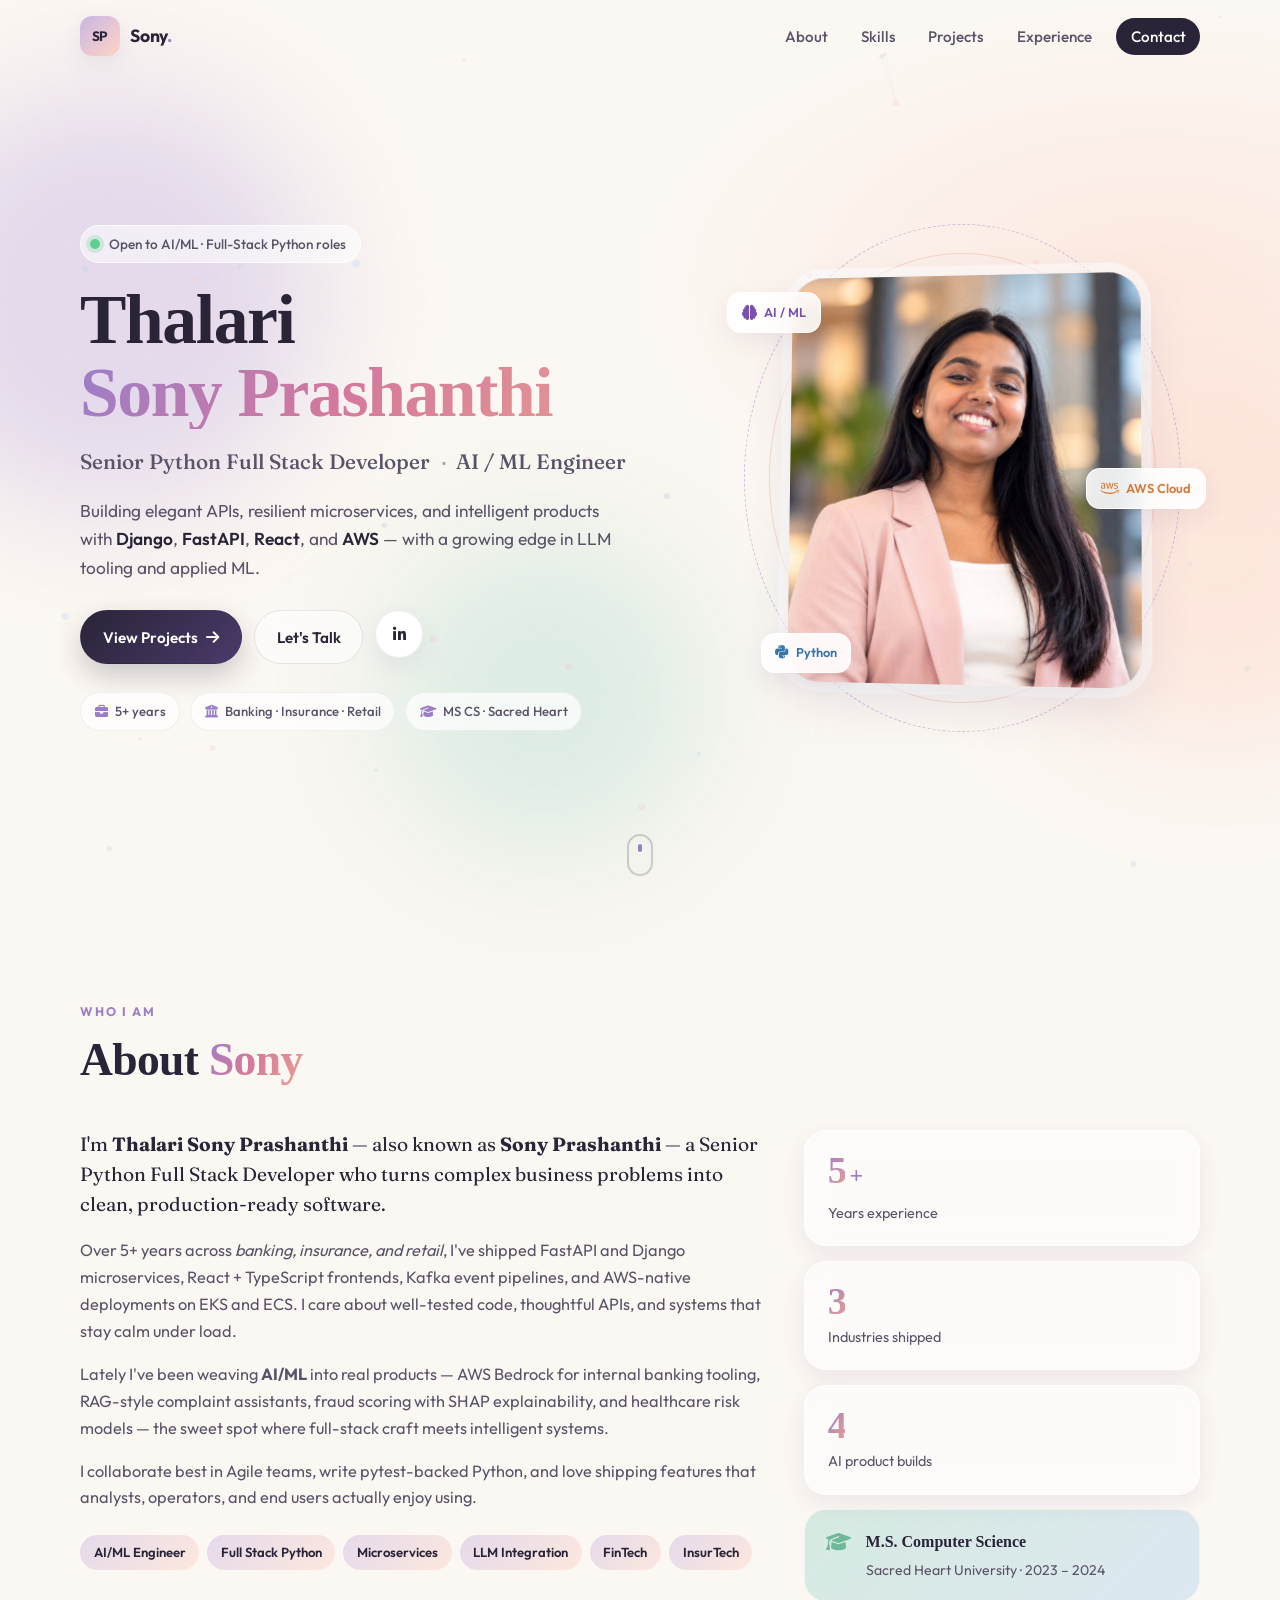
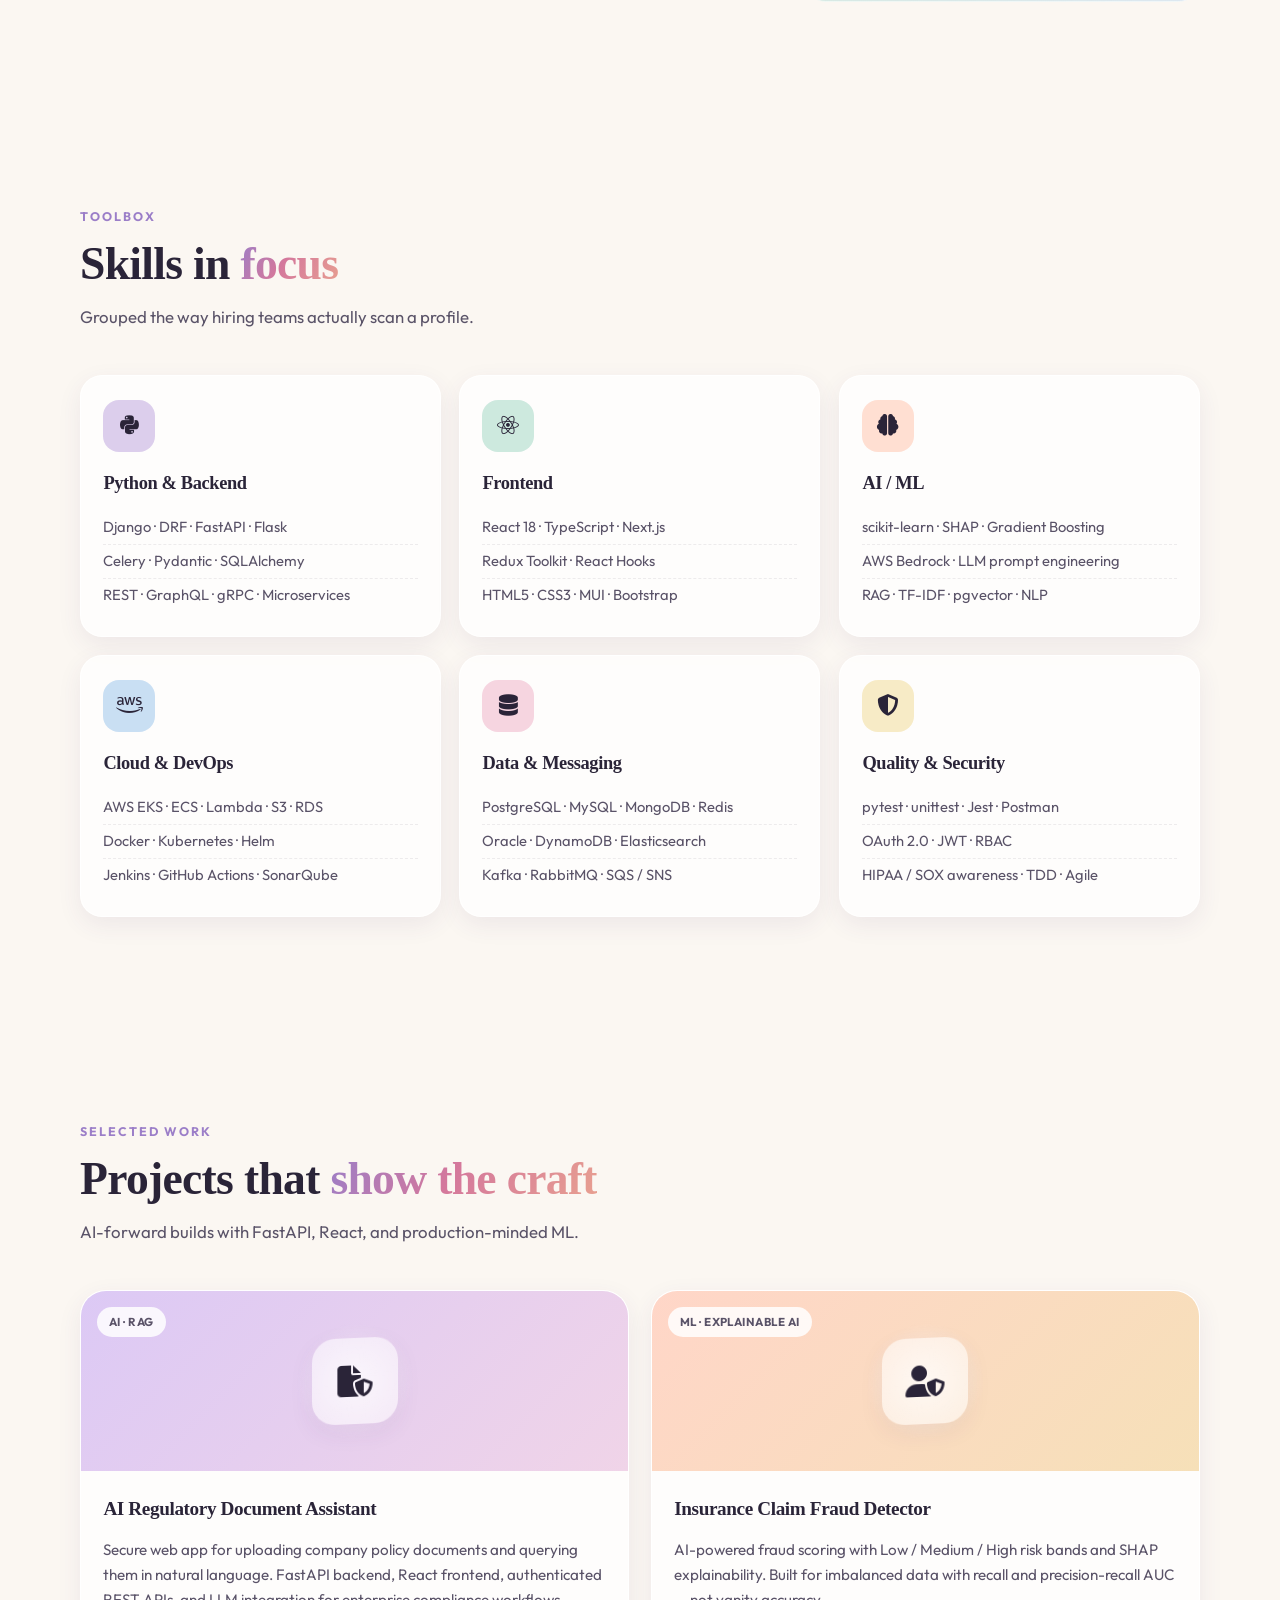
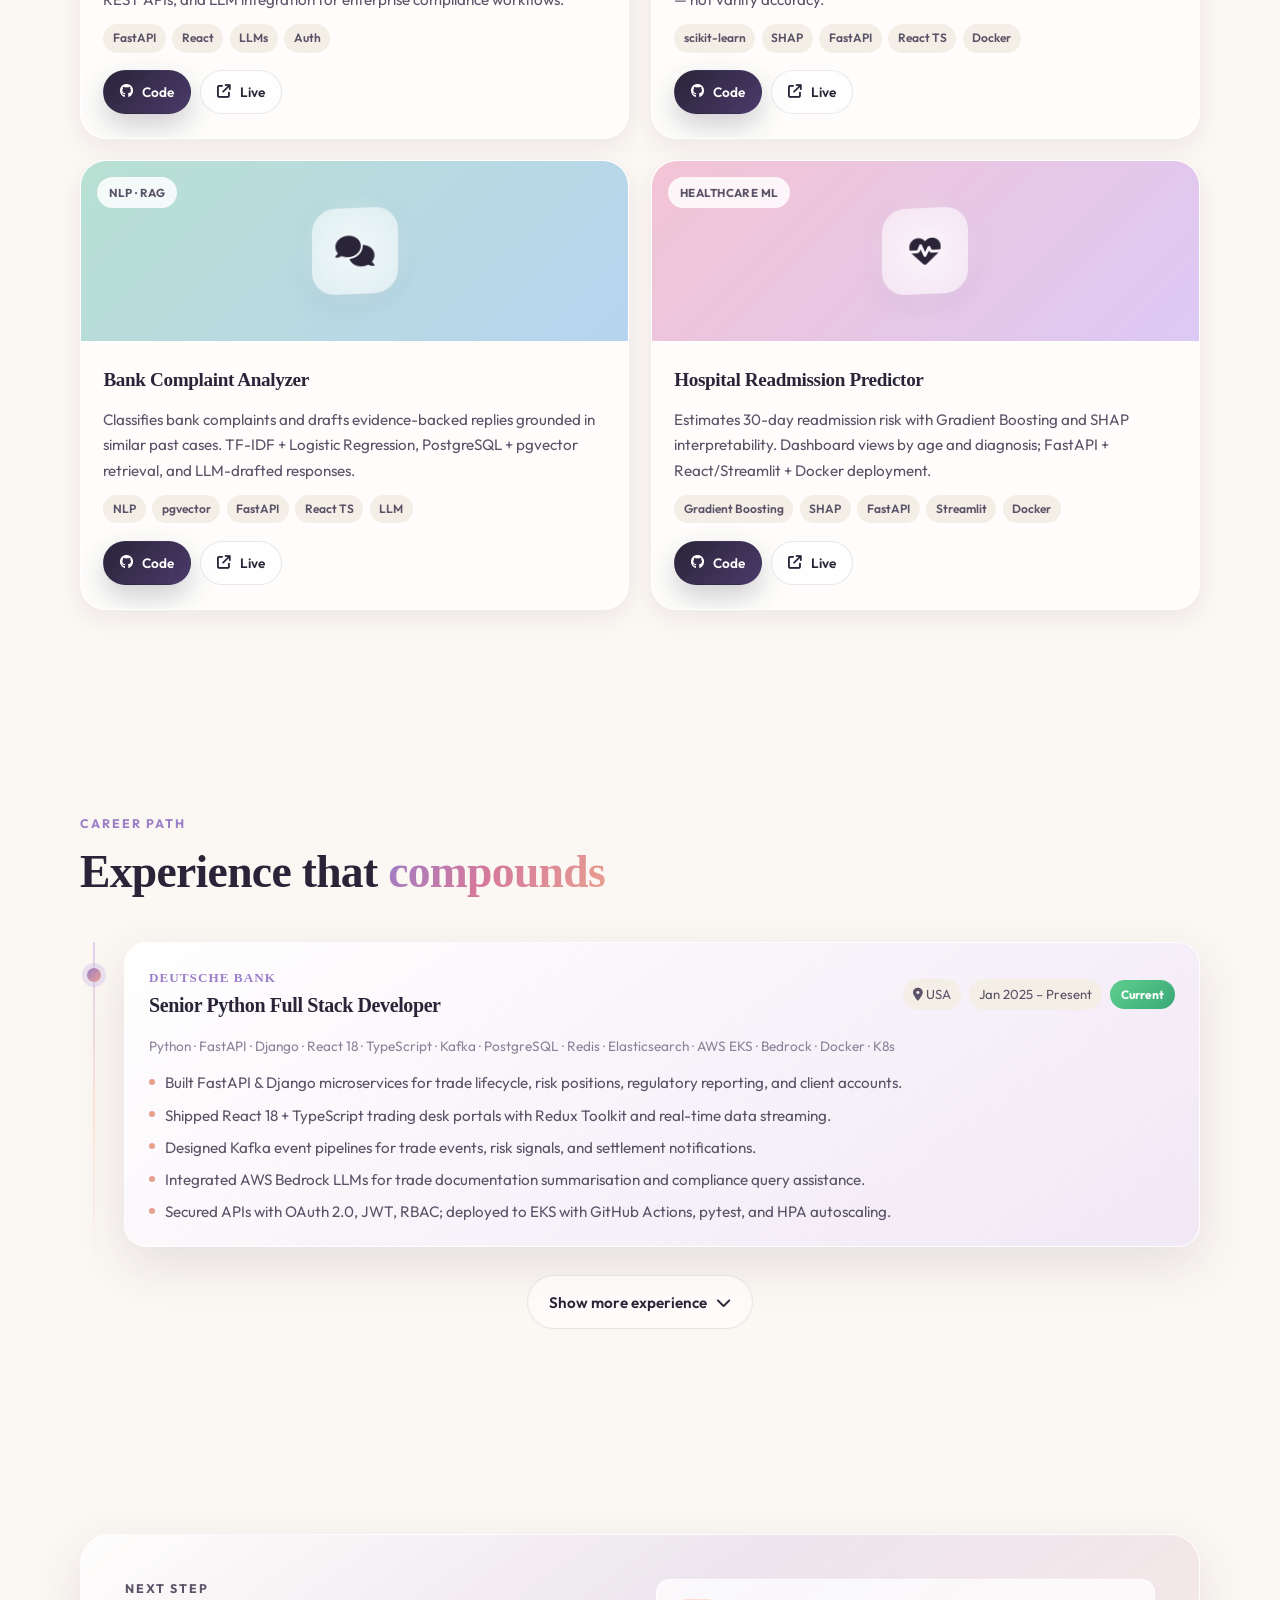
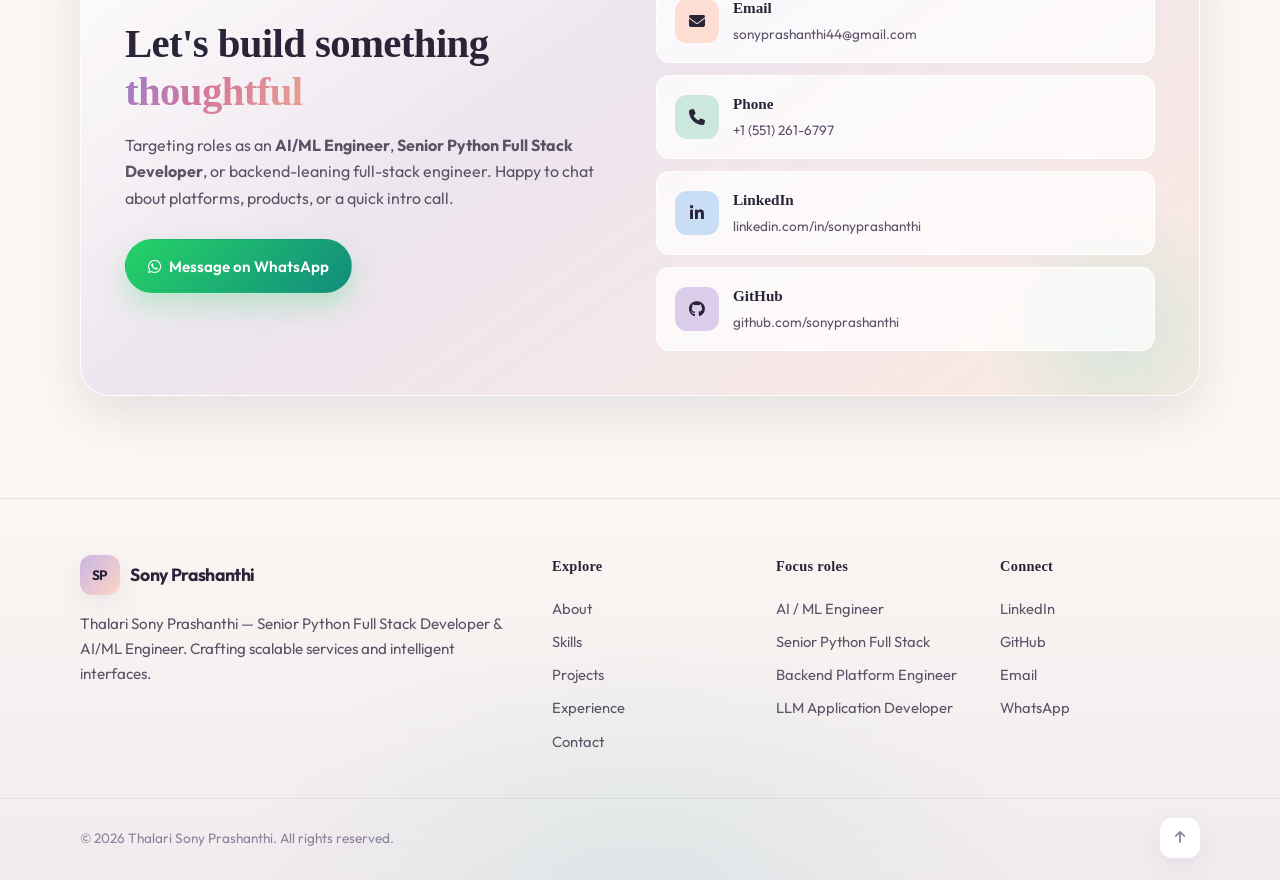
==== commit b79cdd43: "Updated links" ====
--- a/index.html
+++ b/index.html
@@ -97,7 +97,7 @@
       "addressCountry": "US"
     },
     "sameAs": [
-      "https://www.linkedin.com/in/sonyprashanthi",
+      "www.linkedin.com/in/sony-prashanthi-thalari-4703651b9",
       "https://github.com/sonyprashanthi44",
       "mailto:sonyprashanthi44@gmail.com"
     ],
@@ -196,7 +196,7 @@
               <i class="fa-solid fa-arrow-right"></i>
             </a>
             <a href="#contact" class="btn btn-ghost">Let's Talk</a>
-            <a href="https://www.linkedin.com/in/sonyprashanthi" class="btn btn-icon" target="_blank" rel="noopener noreferrer" aria-label="LinkedIn">
+            <a href="www.linkedin.com/in/sony-prashanthi-thalari-4703651b9" class="btn btn-icon" target="_blank" rel="noopener noreferrer" aria-label="LinkedIn">
               <i class="fa-brands fa-linkedin-in"></i>
             </a>
           </div>
@@ -658,7 +658,7 @@
                 <span>+1 (551) 261-6797</span>
               </div>
             </a>
-            <a class="contact-card" href="https://www.linkedin.com/in/sonyprashanthi" target="_blank" rel="noopener noreferrer">
+            <a class="contact-card" href="www.linkedin.com/in/sony-prashanthi-thalari-4703651b9" target="_blank" rel="noopener noreferrer">
               <span class="c-icon tone-sky"><i class="fa-brands fa-linkedin-in"></i></span>
               <div>
                 <strong>LinkedIn</strong>
@@ -710,7 +710,7 @@
         </div>
         <div>
           <h4>Connect</h4>
-          <a href="https://www.linkedin.com/in/sonyprashanthi" target="_blank" rel="noopener noreferrer">LinkedIn</a>
+          <a href="www.linkedin.com/in/sony-prashanthi-thalari-4703651b9" target="_blank" rel="noopener noreferrer">LinkedIn</a>
           <a href="https://github.com/sonyprashanthi44" target="_blank" rel="noopener noreferrer">GitHub</a>
           <a href="mailto:sonyprashanthi44@gmail.com">Email</a>
           <a href="https://wa.me/15512616797" target="_blank" rel="noopener noreferrer">WhatsApp</a>
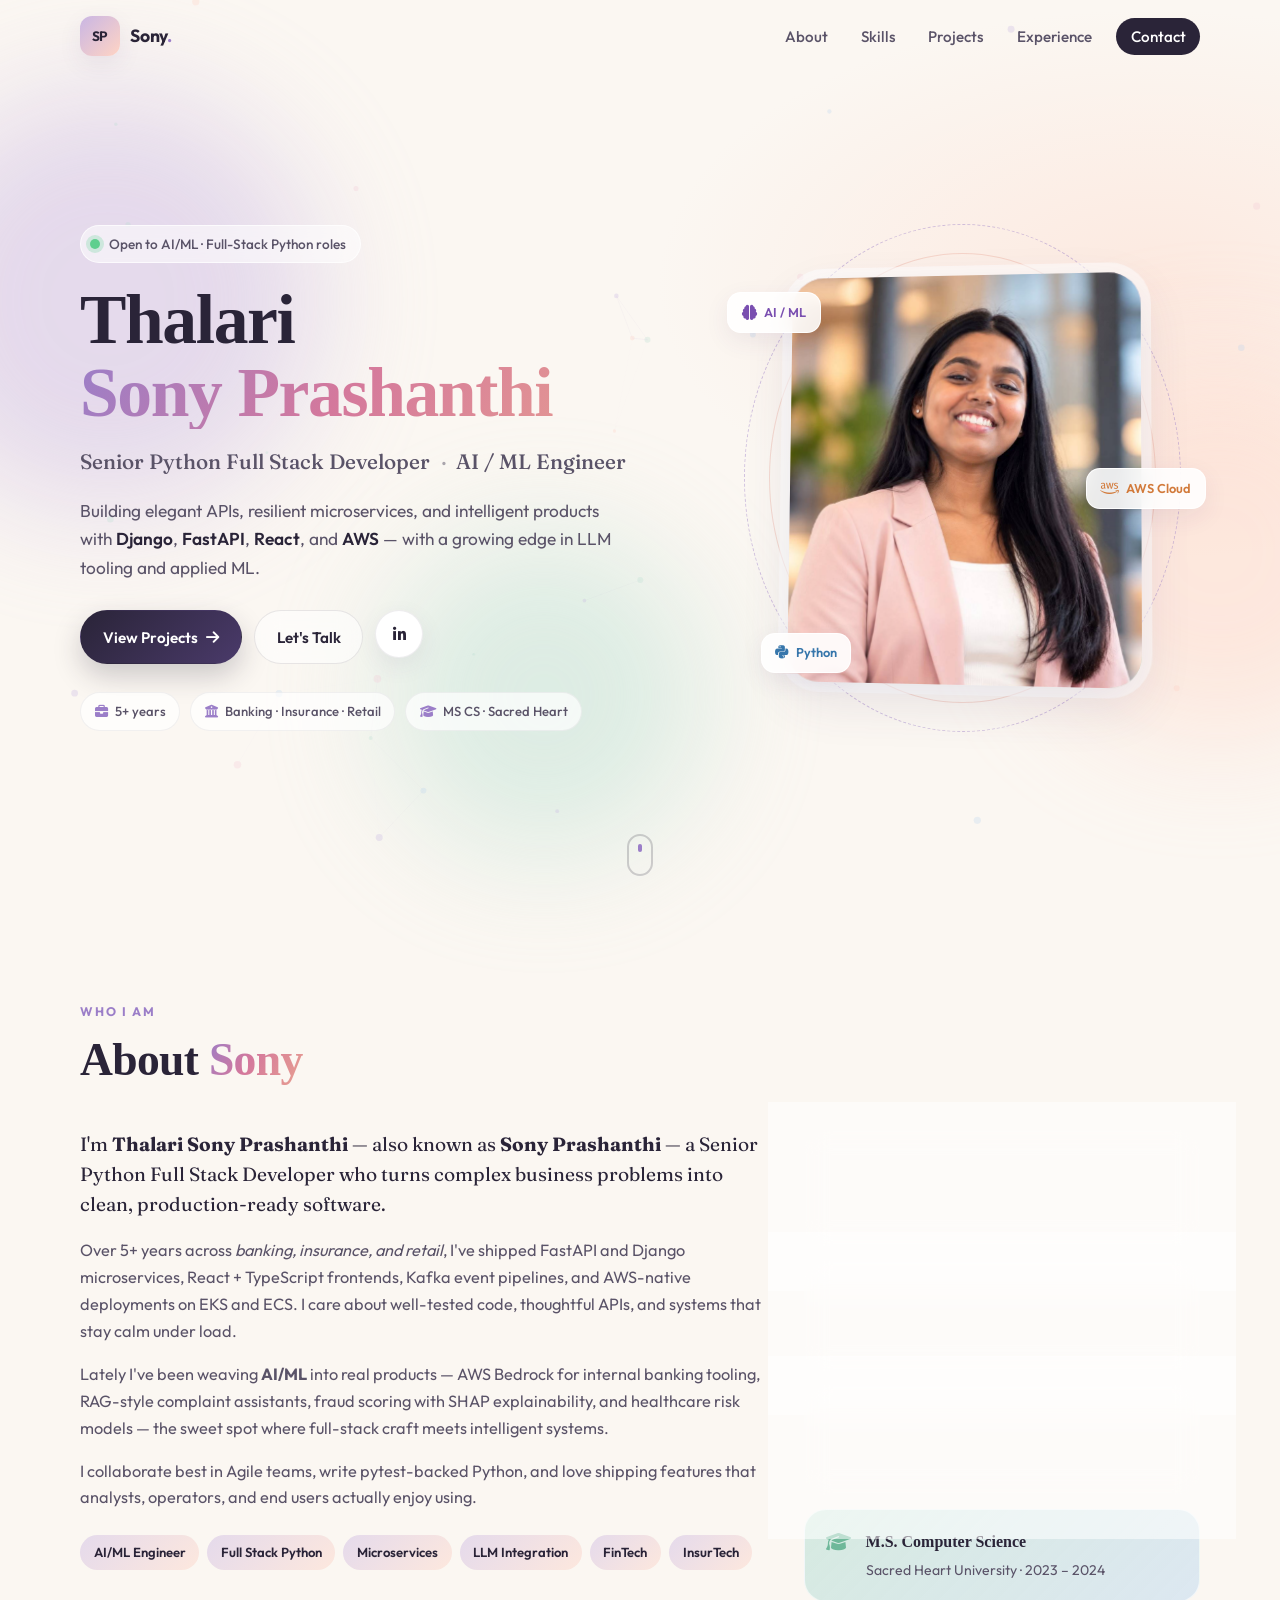
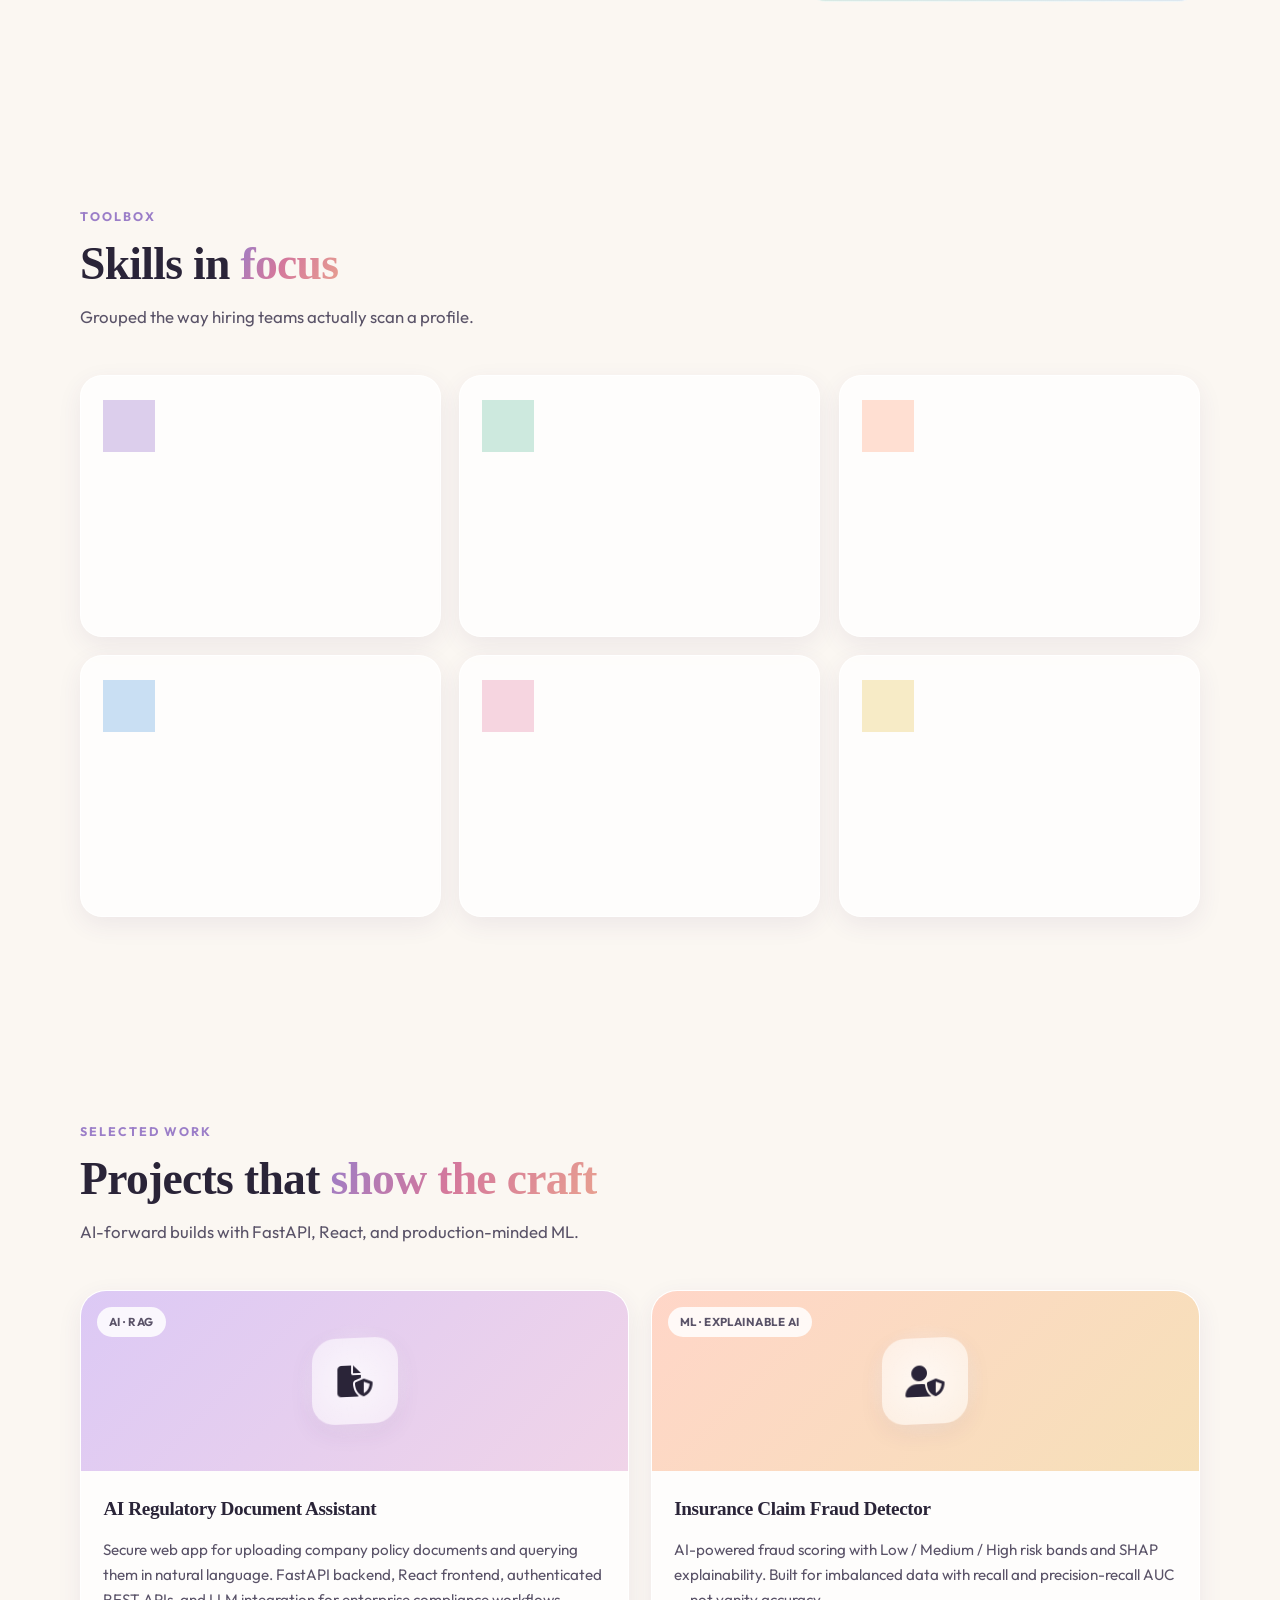
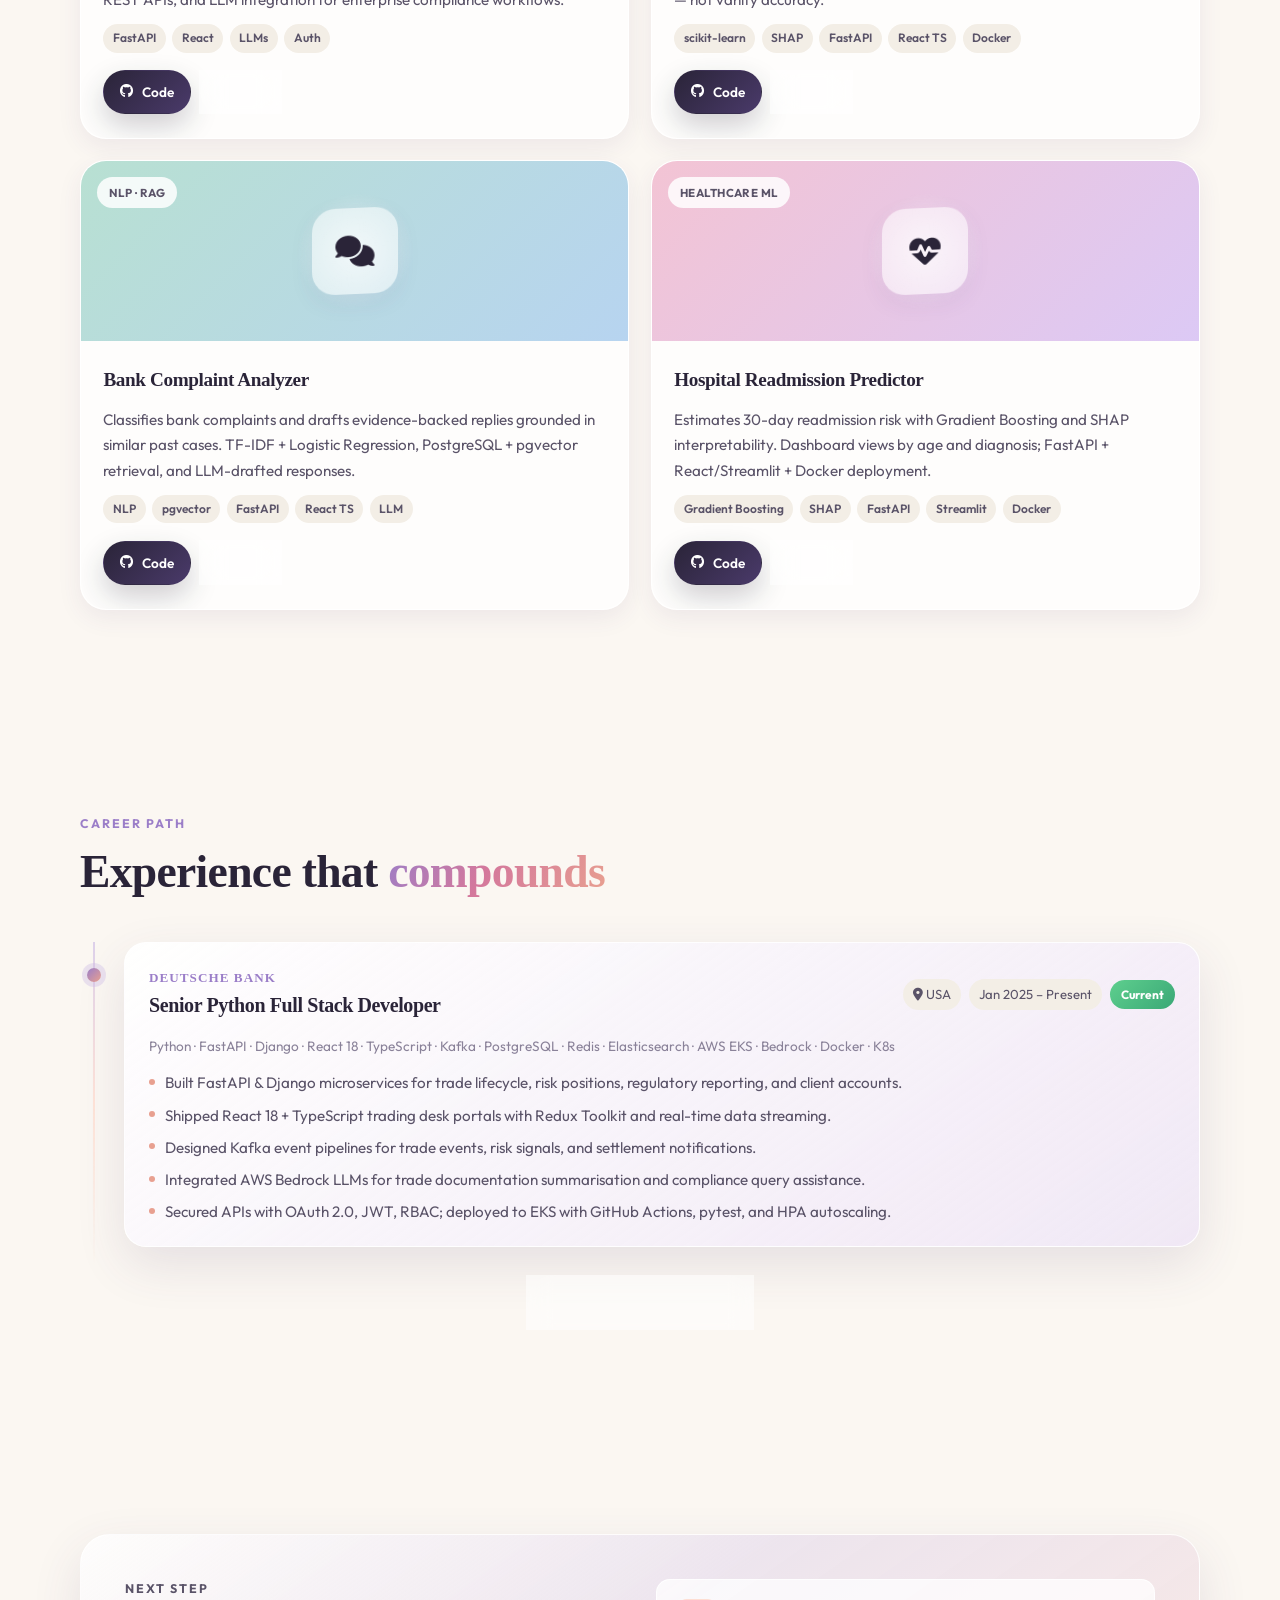
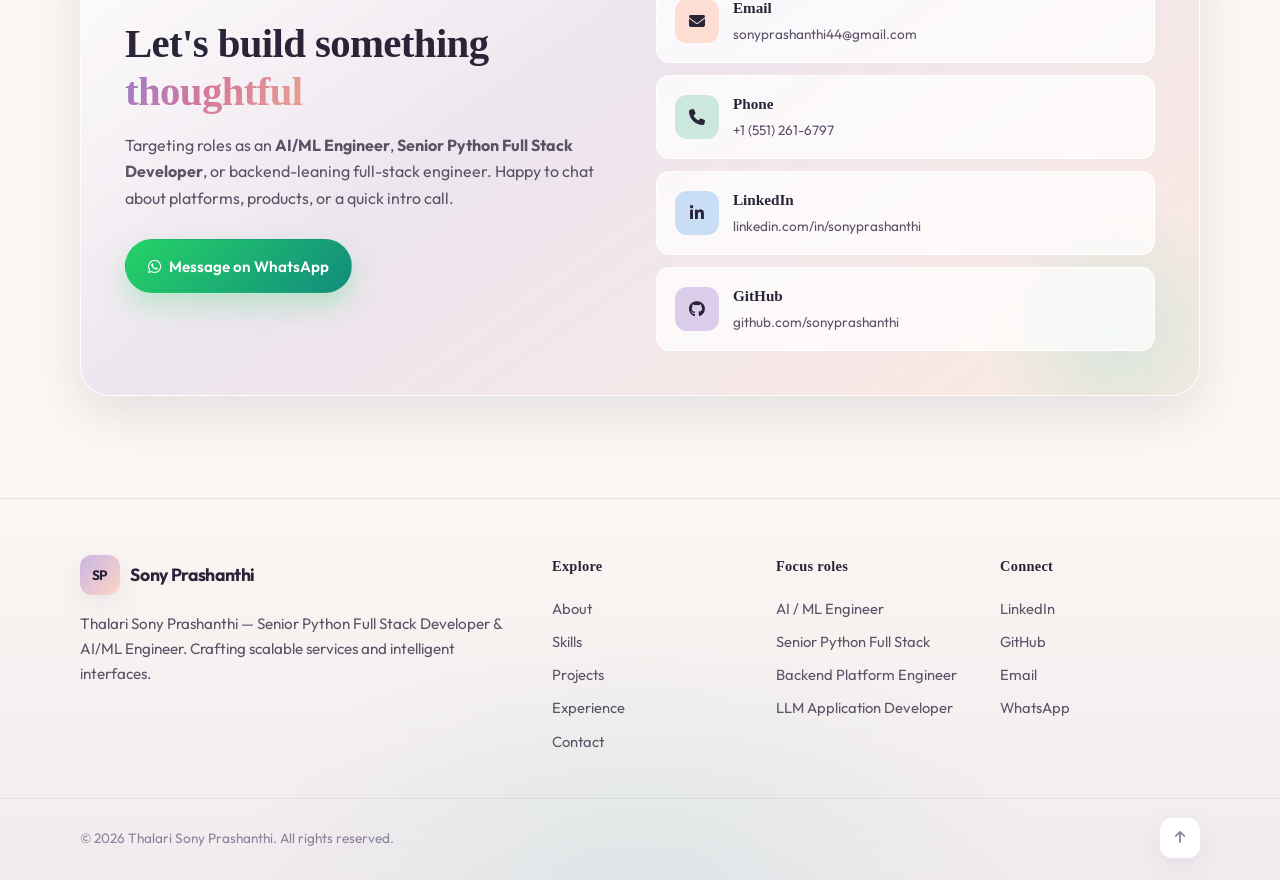
==== commit 6dad697c: "Updated links" ====
--- a/index.html
+++ b/index.html
@@ -97,7 +97,7 @@
       "addressCountry": "US"
     },
     "sameAs": [
-      "www.linkedin.com/in/sony-prashanthi-thalari-4703651b9",
+      "https://www.linkedin.com/in/sony-prashanthi-thalari-4703651b9",
       "https://github.com/sonyprashanthi44",
       "mailto:sonyprashanthi44@gmail.com"
     ],
@@ -196,7 +196,7 @@
               <i class="fa-solid fa-arrow-right"></i>
             </a>
             <a href="#contact" class="btn btn-ghost">Let's Talk</a>
-            <a href="www.linkedin.com/in/sony-prashanthi-thalari-4703651b9" class="btn btn-icon" target="_blank" rel="noopener noreferrer" aria-label="LinkedIn">
+            <a href="https://www.linkedin.com/in/sony-prashanthi-thalari-4703651b9" class="btn btn-icon" target="_blank" rel="noopener noreferrer" aria-label="LinkedIn">
               <i class="fa-brands fa-linkedin-in"></i>
             </a>
           </div>
@@ -658,7 +658,7 @@
                 <span>+1 (551) 261-6797</span>
               </div>
             </a>
-            <a class="contact-card" href="www.linkedin.com/in/sony-prashanthi-thalari-4703651b9" target="_blank" rel="noopener noreferrer">
+            <a class="contact-card" href="https://www.linkedin.com/in/sony-prashanthi-thalari-4703651b9" target="_blank" rel="noopener noreferrer">
               <span class="c-icon tone-sky"><i class="fa-brands fa-linkedin-in"></i></span>
               <div>
                 <strong>LinkedIn</strong>
@@ -710,7 +710,7 @@
         </div>
         <div>
           <h4>Connect</h4>
-          <a href="www.linkedin.com/in/sony-prashanthi-thalari-4703651b9" target="_blank" rel="noopener noreferrer">LinkedIn</a>
+          <a href="https://www.linkedin.com/in/sony-prashanthi-thalari-4703651b9" target="_blank" rel="noopener noreferrer">LinkedIn</a>
           <a href="https://github.com/sonyprashanthi44" target="_blank" rel="noopener noreferrer">GitHub</a>
           <a href="mailto:sonyprashanthi44@gmail.com">Email</a>
           <a href="https://wa.me/15512616797" target="_blank" rel="noopener noreferrer">WhatsApp</a>
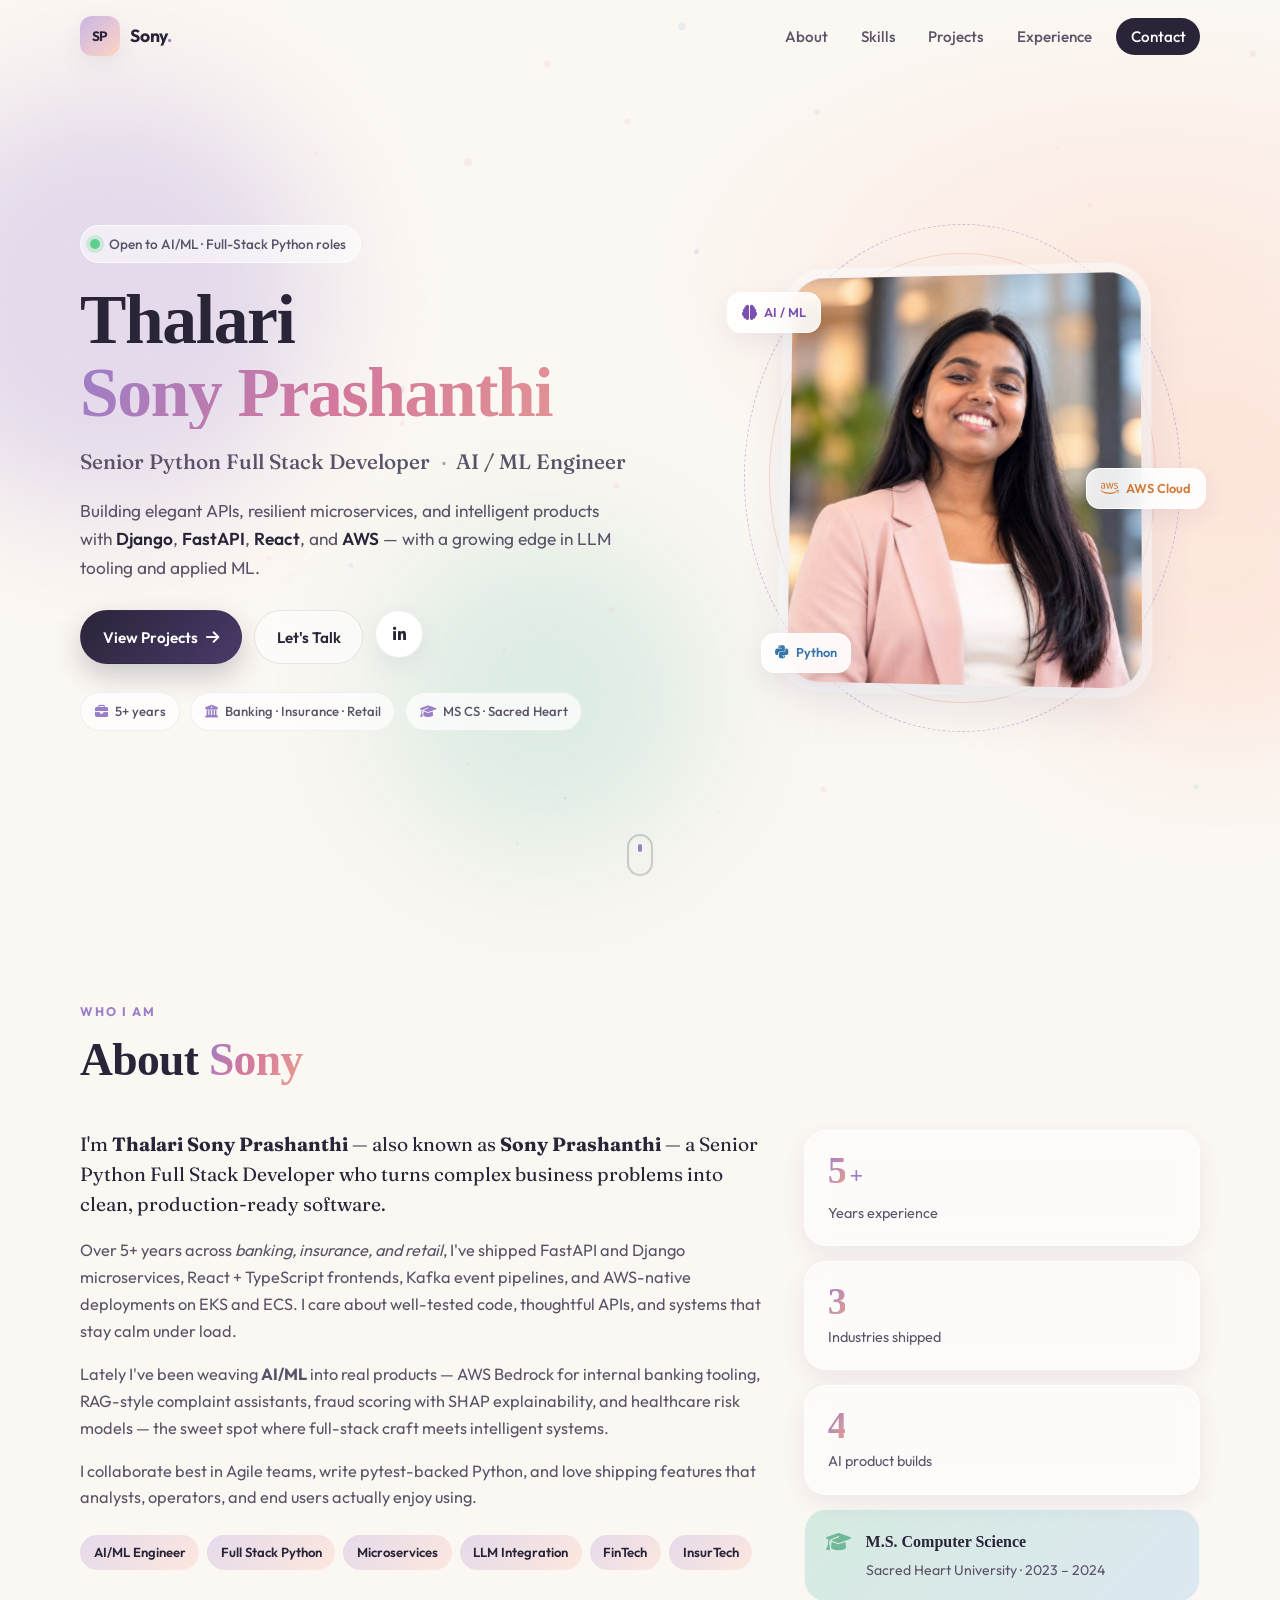
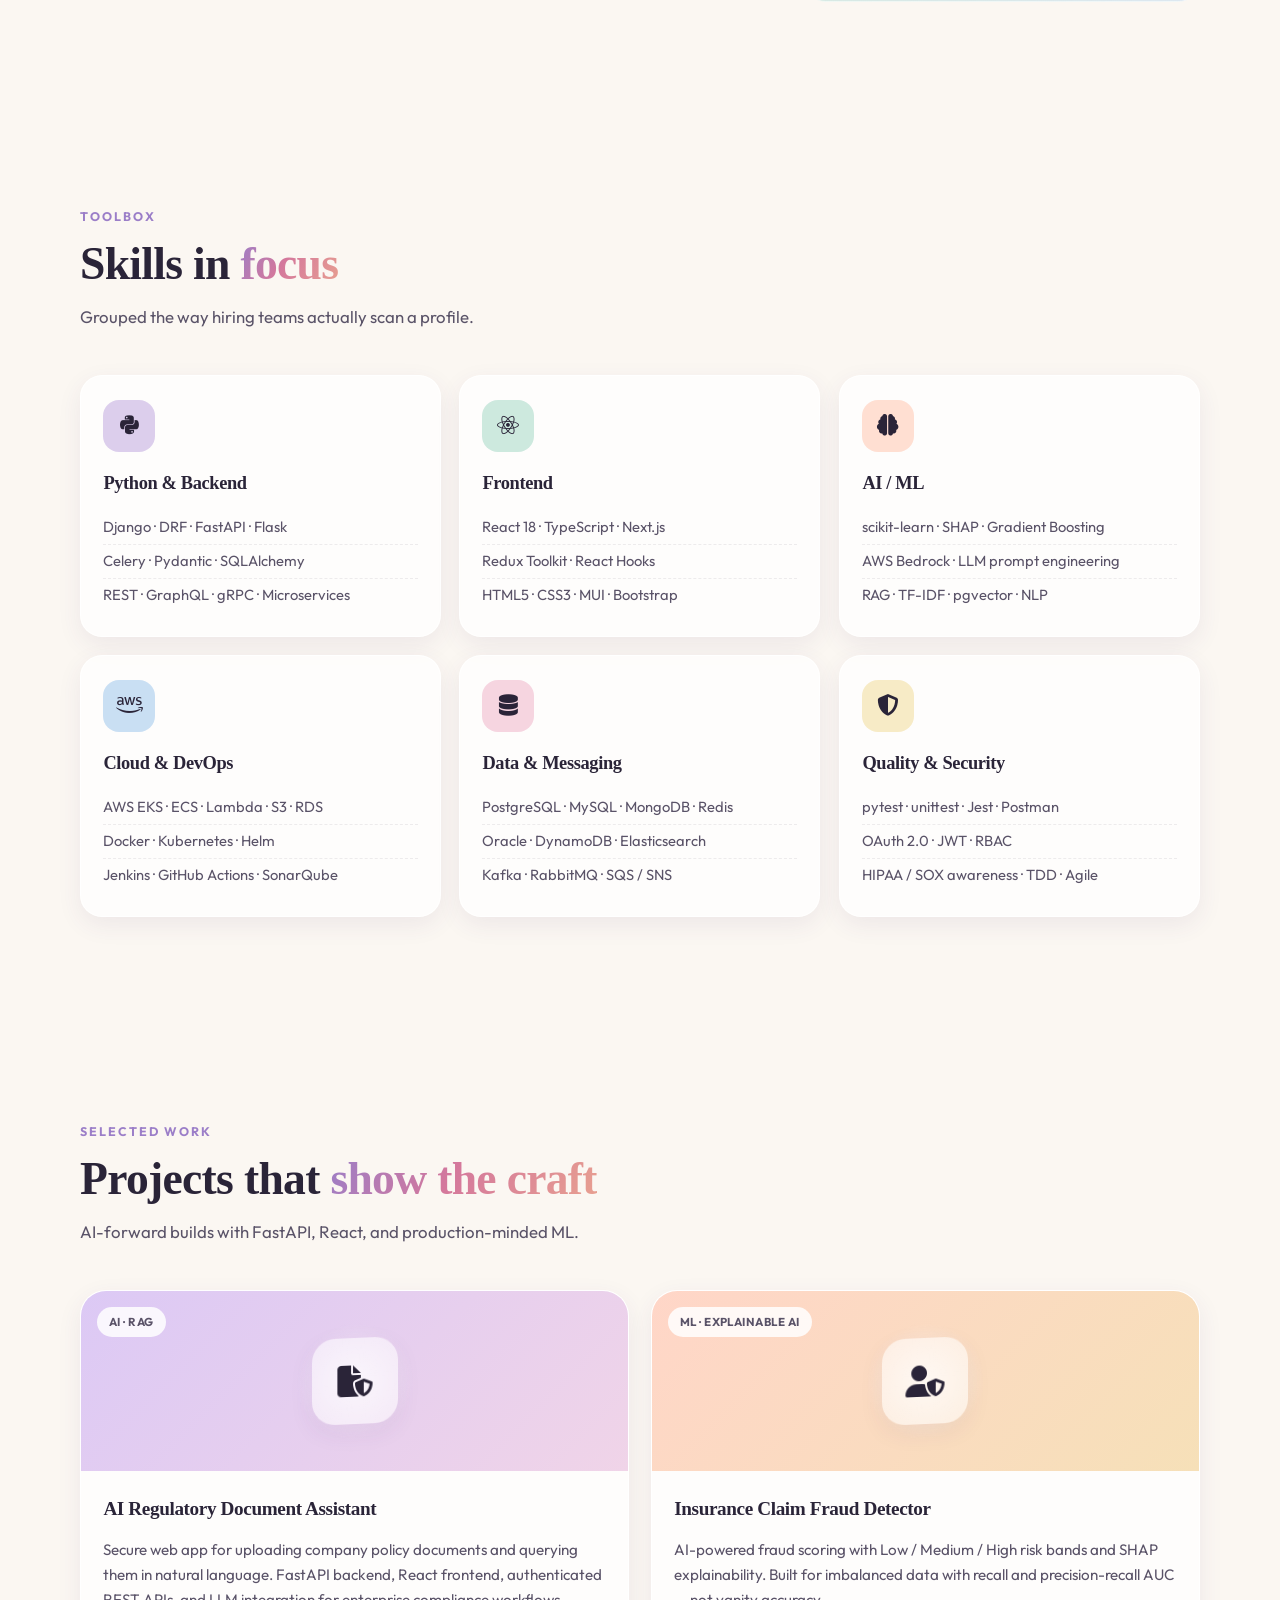
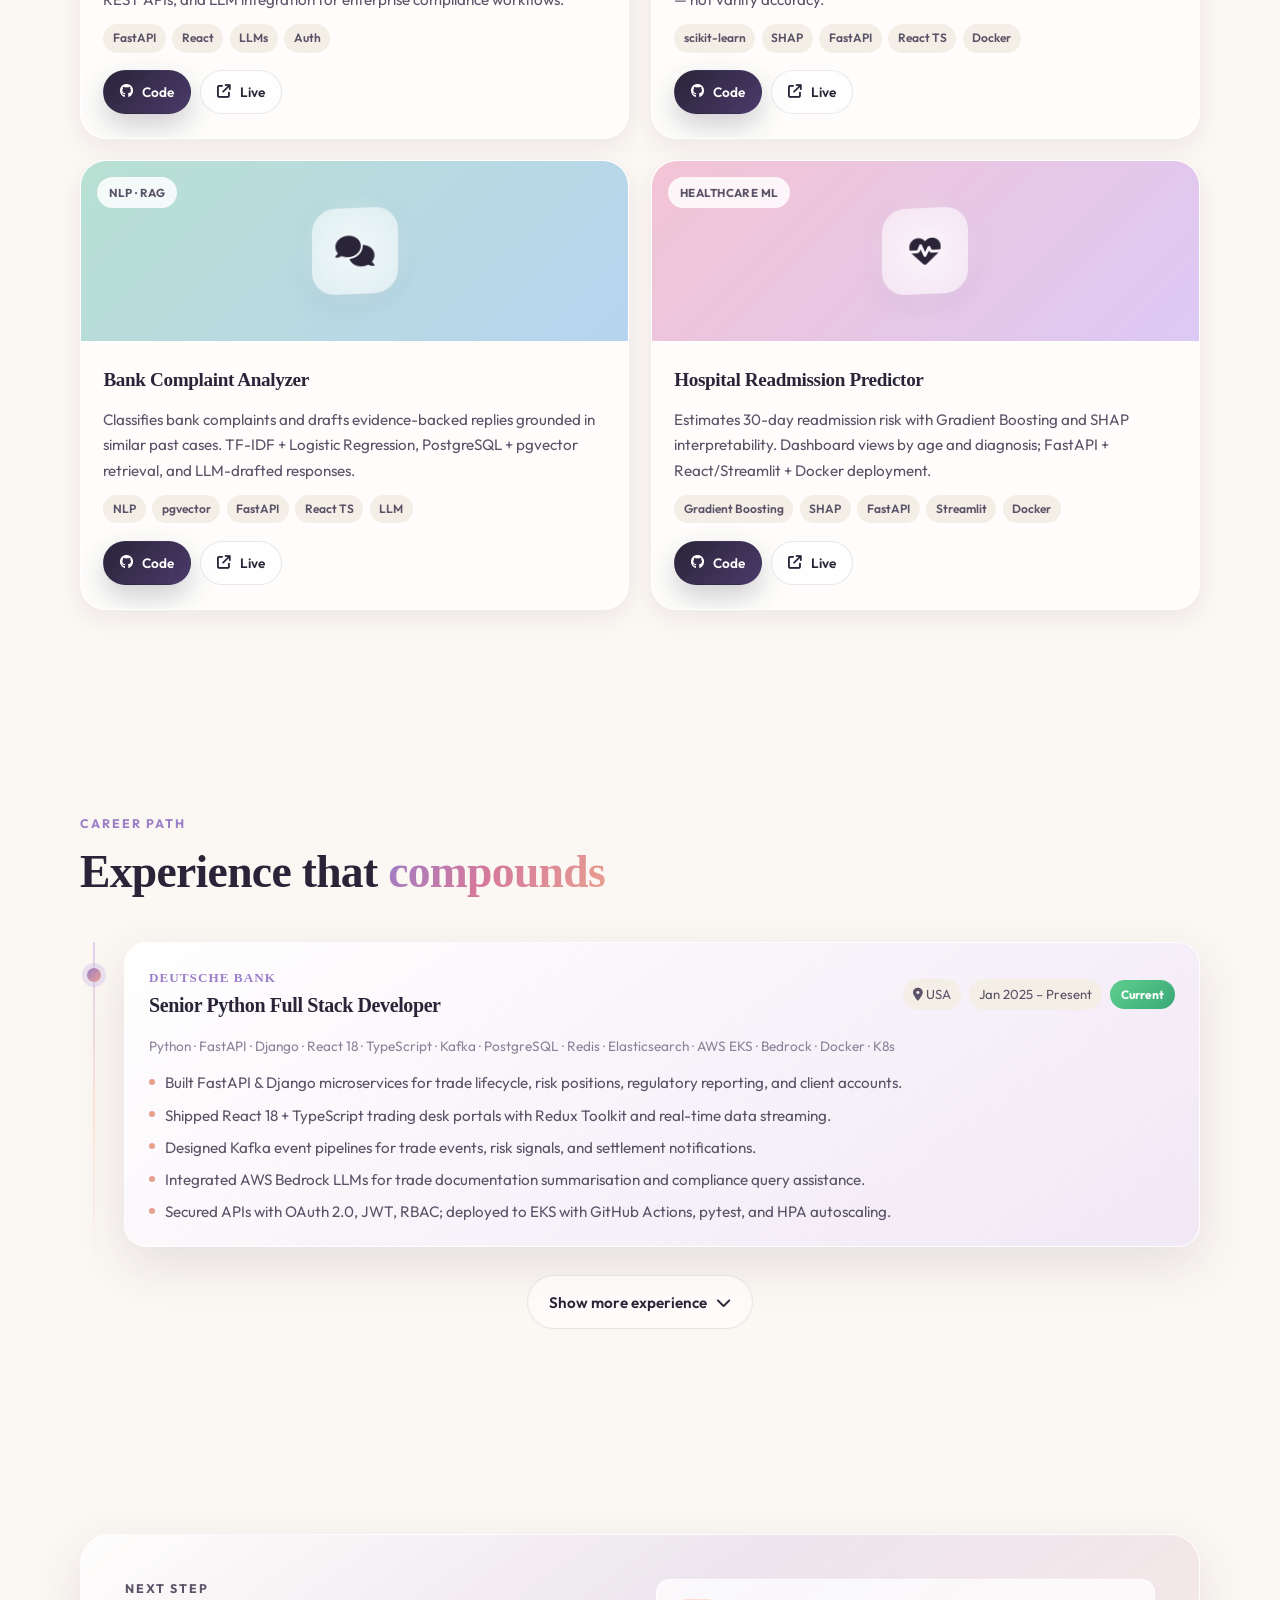
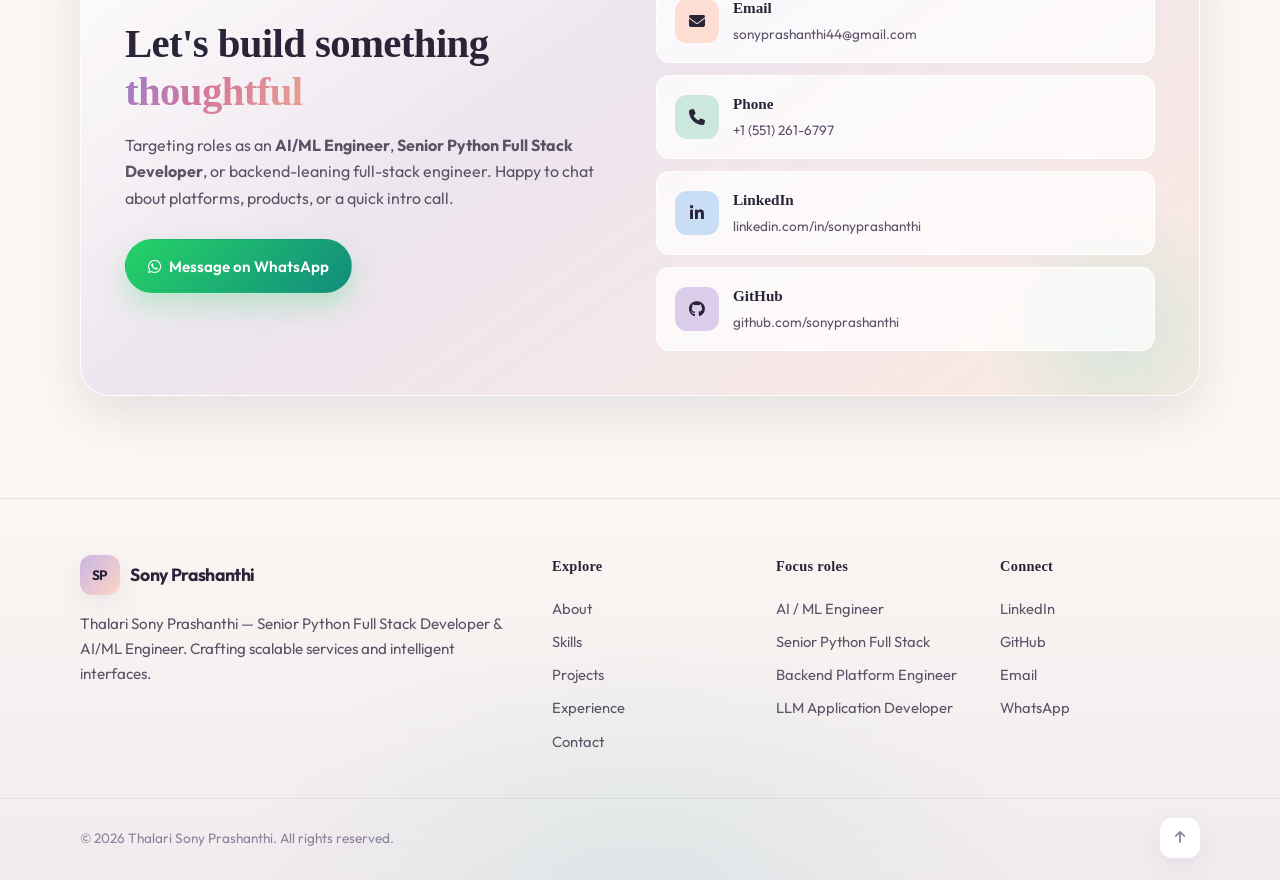
==== commit ad15e1ff: "Update index.html" ====
--- a/index.html
+++ b/index.html
@@ -20,7 +20,7 @@
   <meta property="og:title" content="Thalari Sony Prashanthi | Senior Python Full Stack & AI/ML Engineer" />
   <meta property="og:description" content="Senior Python Full Stack Developer specializing in Django, FastAPI, React, AWS, microservices, and AI/ML systems. Explore projects, experience, and get in touch." />
   <meta property="og:url" content="https://sonyprashanthi44.github.io/portfolio/" />
-  <meta property="og:image" content="https://sonyprashanthi44.github.io/portfolio/assets/sony-prashanthi.jpg" />
+  <meta property="og:image" content="https://sonyprashanthi44.github.io/Portfolio/assets/sony-prashanthi.jpg" />
   <meta property="og:image:alt" content="Professional photo of Thalari Sony Prashanthi, Senior Python Full Stack Developer" />
   <meta property="og:image:width" content="1200" />
   <meta property="og:image:height" content="630" />
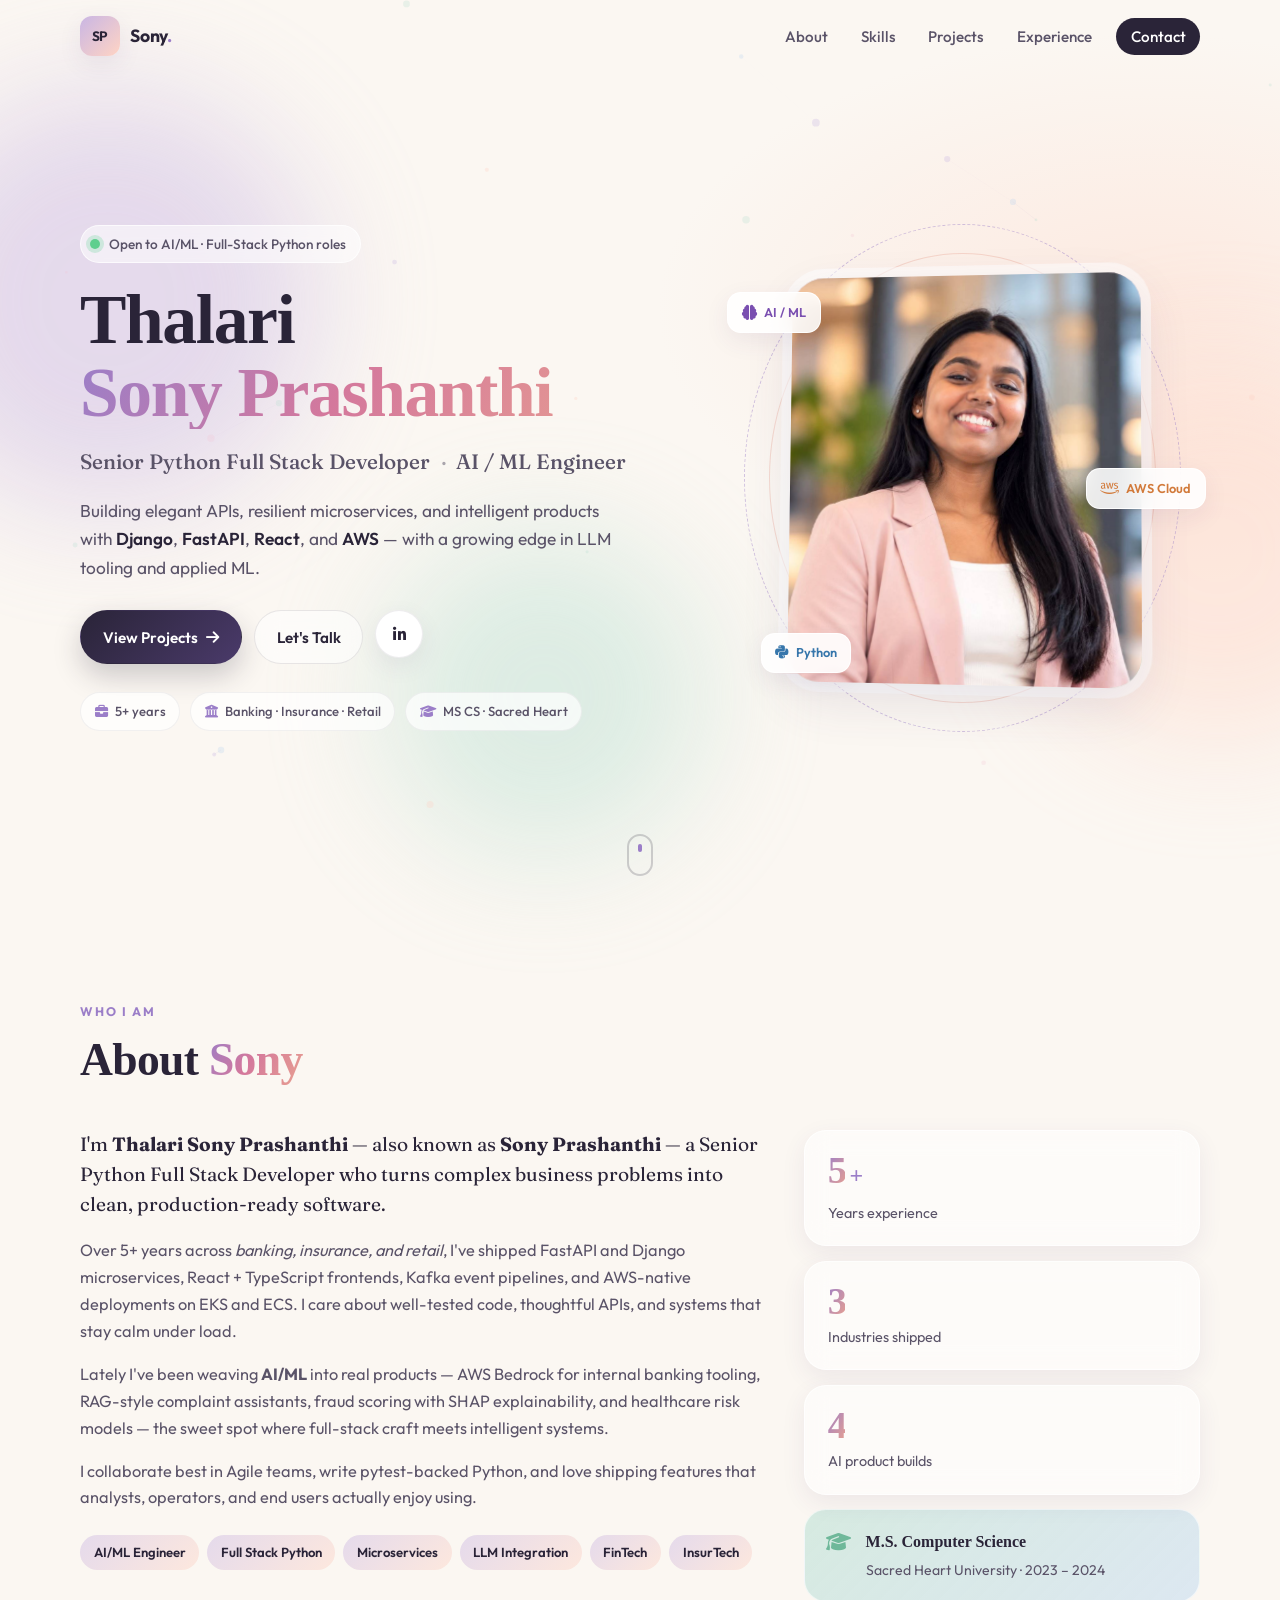
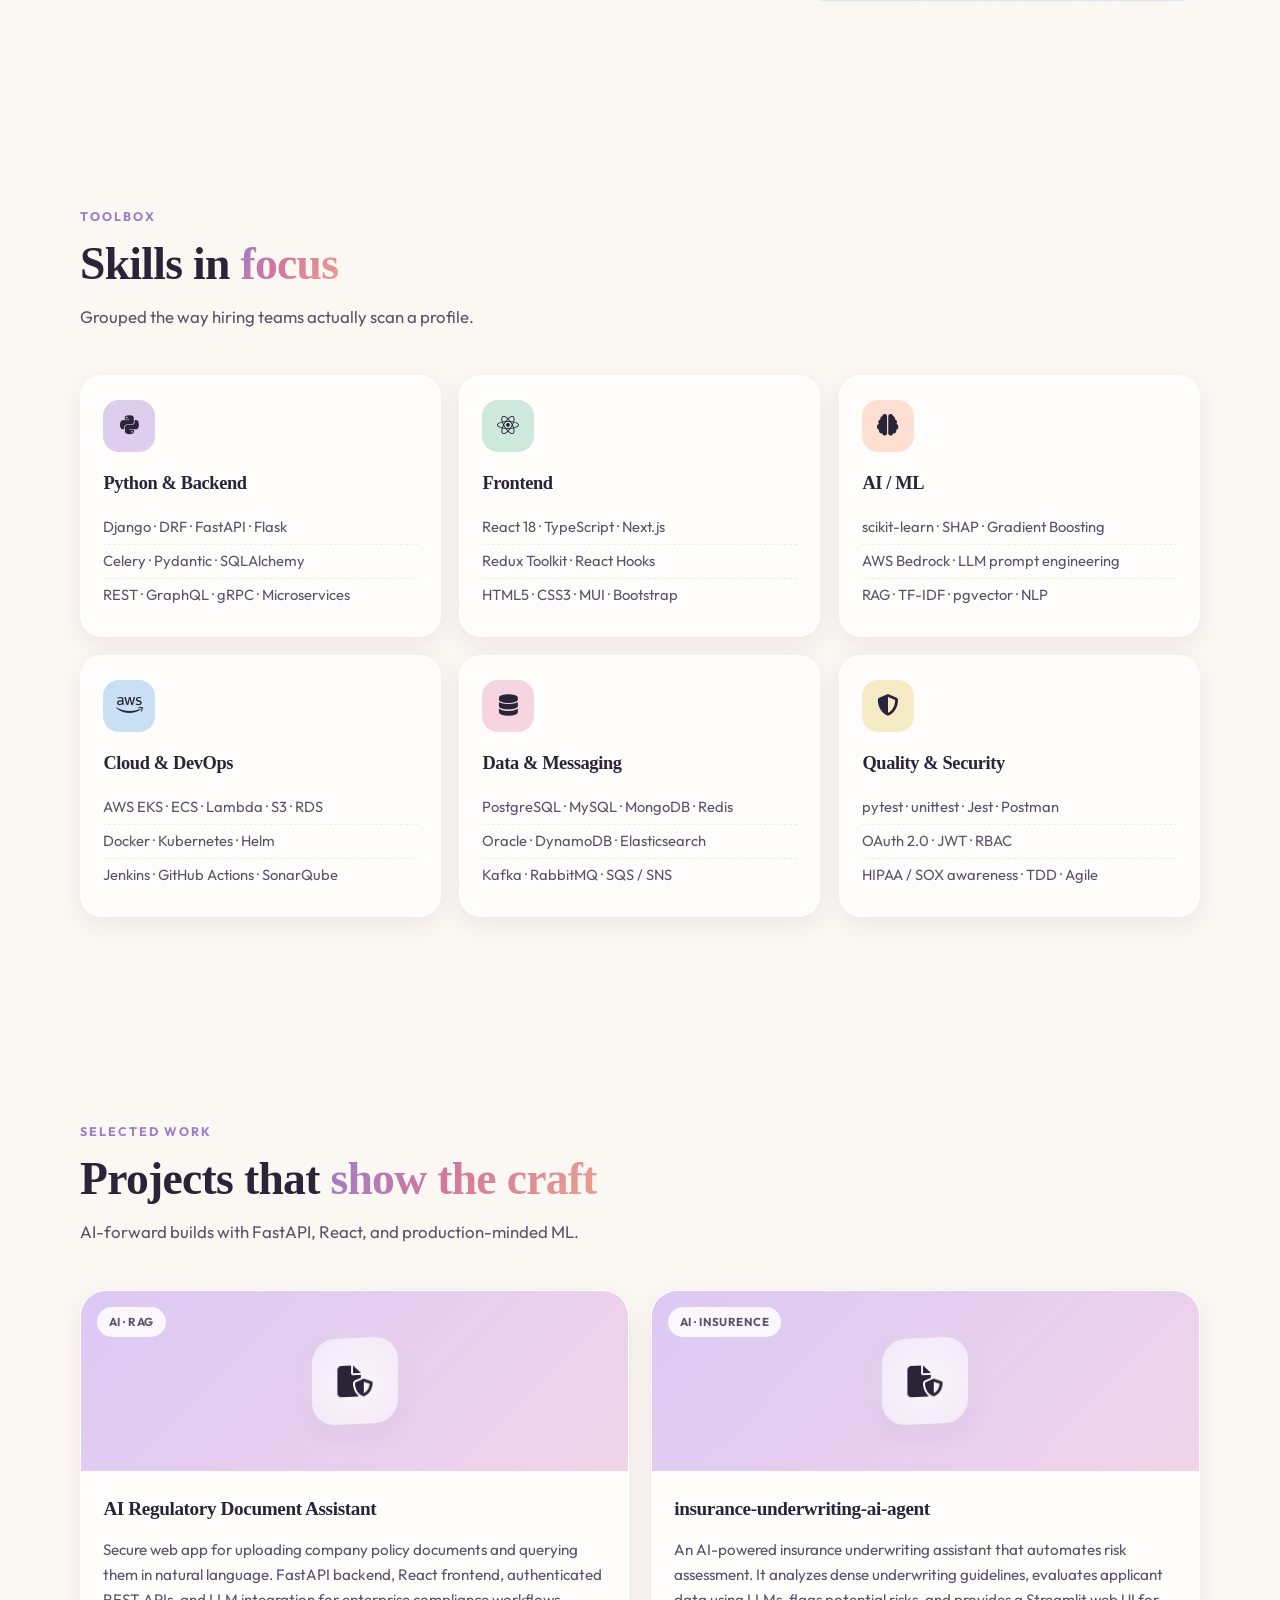
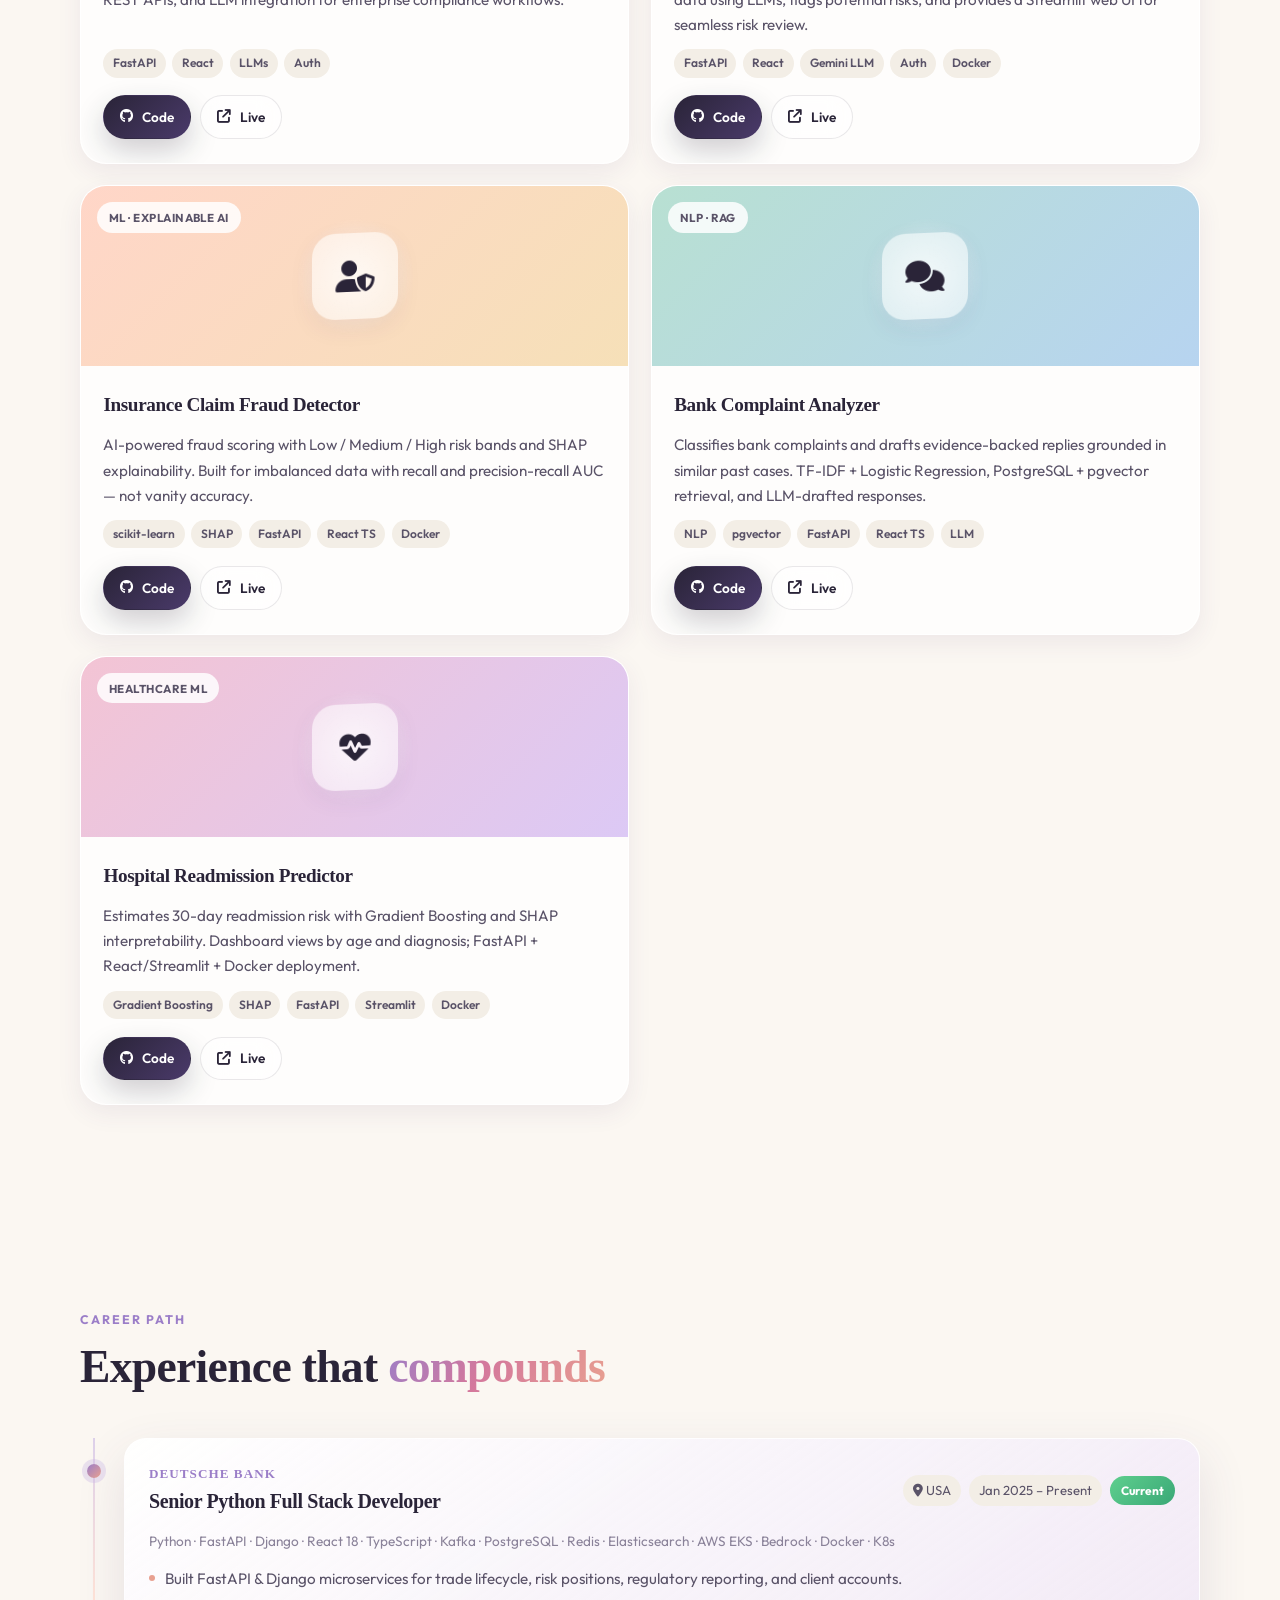
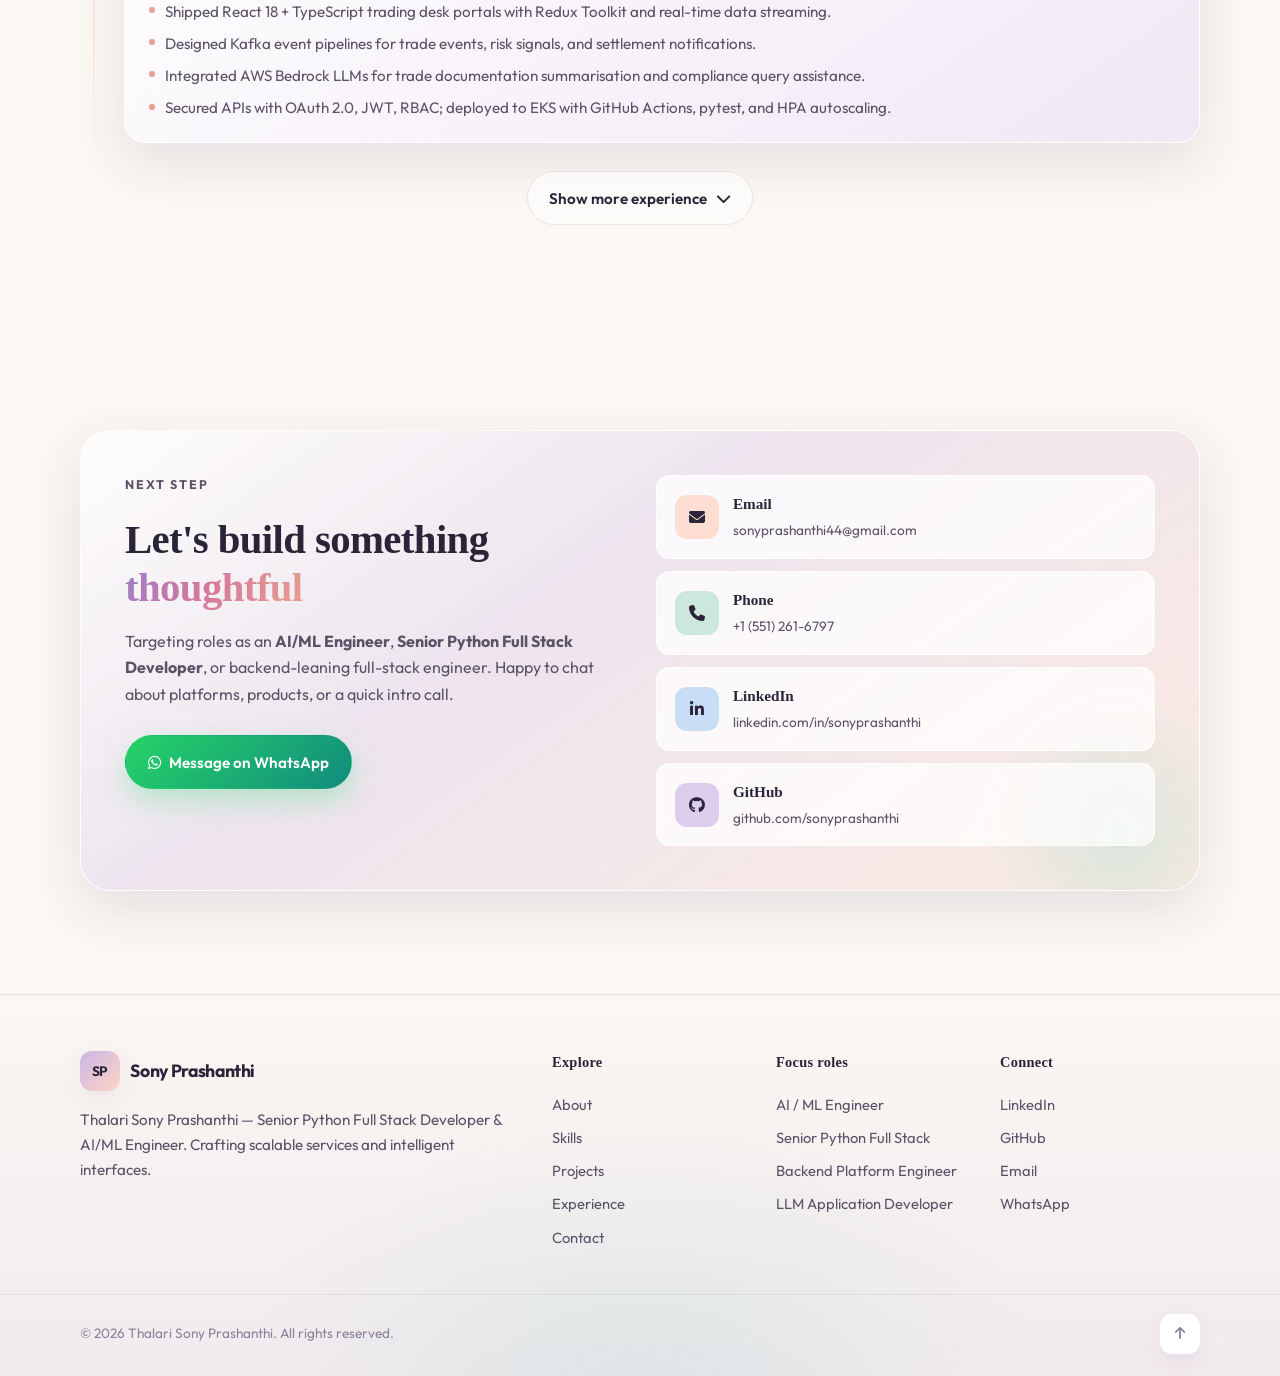
==== commit 2397c265: "Update index.html with new projects and links" ====
--- a/index.html
+++ b/index.html
@@ -414,10 +414,10 @@
                 <span>FastAPI</span><span>React</span><span>LLMs</span><span>Auth</span>
               </div>
               <div class="project-actions">
-                <a class="btn btn-sm btn-primary" href="./404.html" target="_blank" rel="noopener noreferrer">
+                <a class="btn btn-sm btn-primary" href="https://github.com/sonyprashanthi44/ai-regulatory-document-assistant" target="_blank" rel="noopener noreferrer">
                   <i class="fa-brands fa-github"></i> Code
                 </a>
-                <a class="btn btn-sm btn-ghost" href="./404.html" data-live="pending">
+                <a class="btn btn-sm btn-ghost" href="https://ai-regulatory-document-assistant.vercel.app/" data-live="pending">
                   <i class="fa-solid fa-arrow-up-right-from-square"></i> Live
                 </a>
               </div>
@@ -425,6 +425,34 @@
           </article>
 
           <!-- Project 2 -->
+          <article class="project-card reveal">
+            <div class="project-media tone-a">
+              <div class="project-illus" aria-hidden="true">
+                <i class="fa-solid fa-file-shield"></i>
+                <div class="illus-orb"></div>
+              </div>
+              <div class="project-badge">AI · Insurence</div>
+            </div>
+            <div class="project-body">
+              <h3>insurance-underwriting-ai-agent</h3>
+              <p>
+               An AI-powered insurance underwriting assistant that automates risk assessment. It analyzes dense underwriting guidelines, evaluates applicant data using LLMs, flags potential risks, and provides a Streamlit web UI for seamless risk review.
+              </p>
+              <div class="project-tags">
+                <span>FastAPI</span><span>React</span><span>Gemini LLM</span><span>Auth</span><span>Docker</span>
+              </div>
+              <div class="project-actions">
+                <a class="btn btn-sm btn-primary" href="https://github.com/sonyprashanthi44/insurance-underwriting-ai-agent" target="_blank" rel="noopener noreferrer">
+                  <i class="fa-brands fa-github"></i> Code
+                </a>
+                <a class="btn btn-sm btn-ghost" href="https://insurance-underwriting-ai-agent.onrender.com/" data-live="pending">
+                  <i class="fa-solid fa-arrow-up-right-from-square"></i> Live
+                </a>
+              </div>
+            </div>
+          </article>
+
+          <!-- Project 3 -->
           <article class="project-card reveal delay-1">
             <div class="project-media tone-b">
               <div class="project-illus" aria-hidden="true">
@@ -453,7 +481,7 @@
             </div>
           </article>
 
-          <!-- Project 3 -->
+          <!-- Project 4 -->
           <article class="project-card reveal delay-2">
             <div class="project-media tone-c">
               <div class="project-illus" aria-hidden="true">
@@ -482,7 +510,7 @@
             </div>
           </article>
 
-          <!-- Project 4 -->
+          <!-- Project 5 -->
           <article class="project-card reveal">
             <div class="project-media tone-d">
               <div class="project-illus" aria-hidden="true">
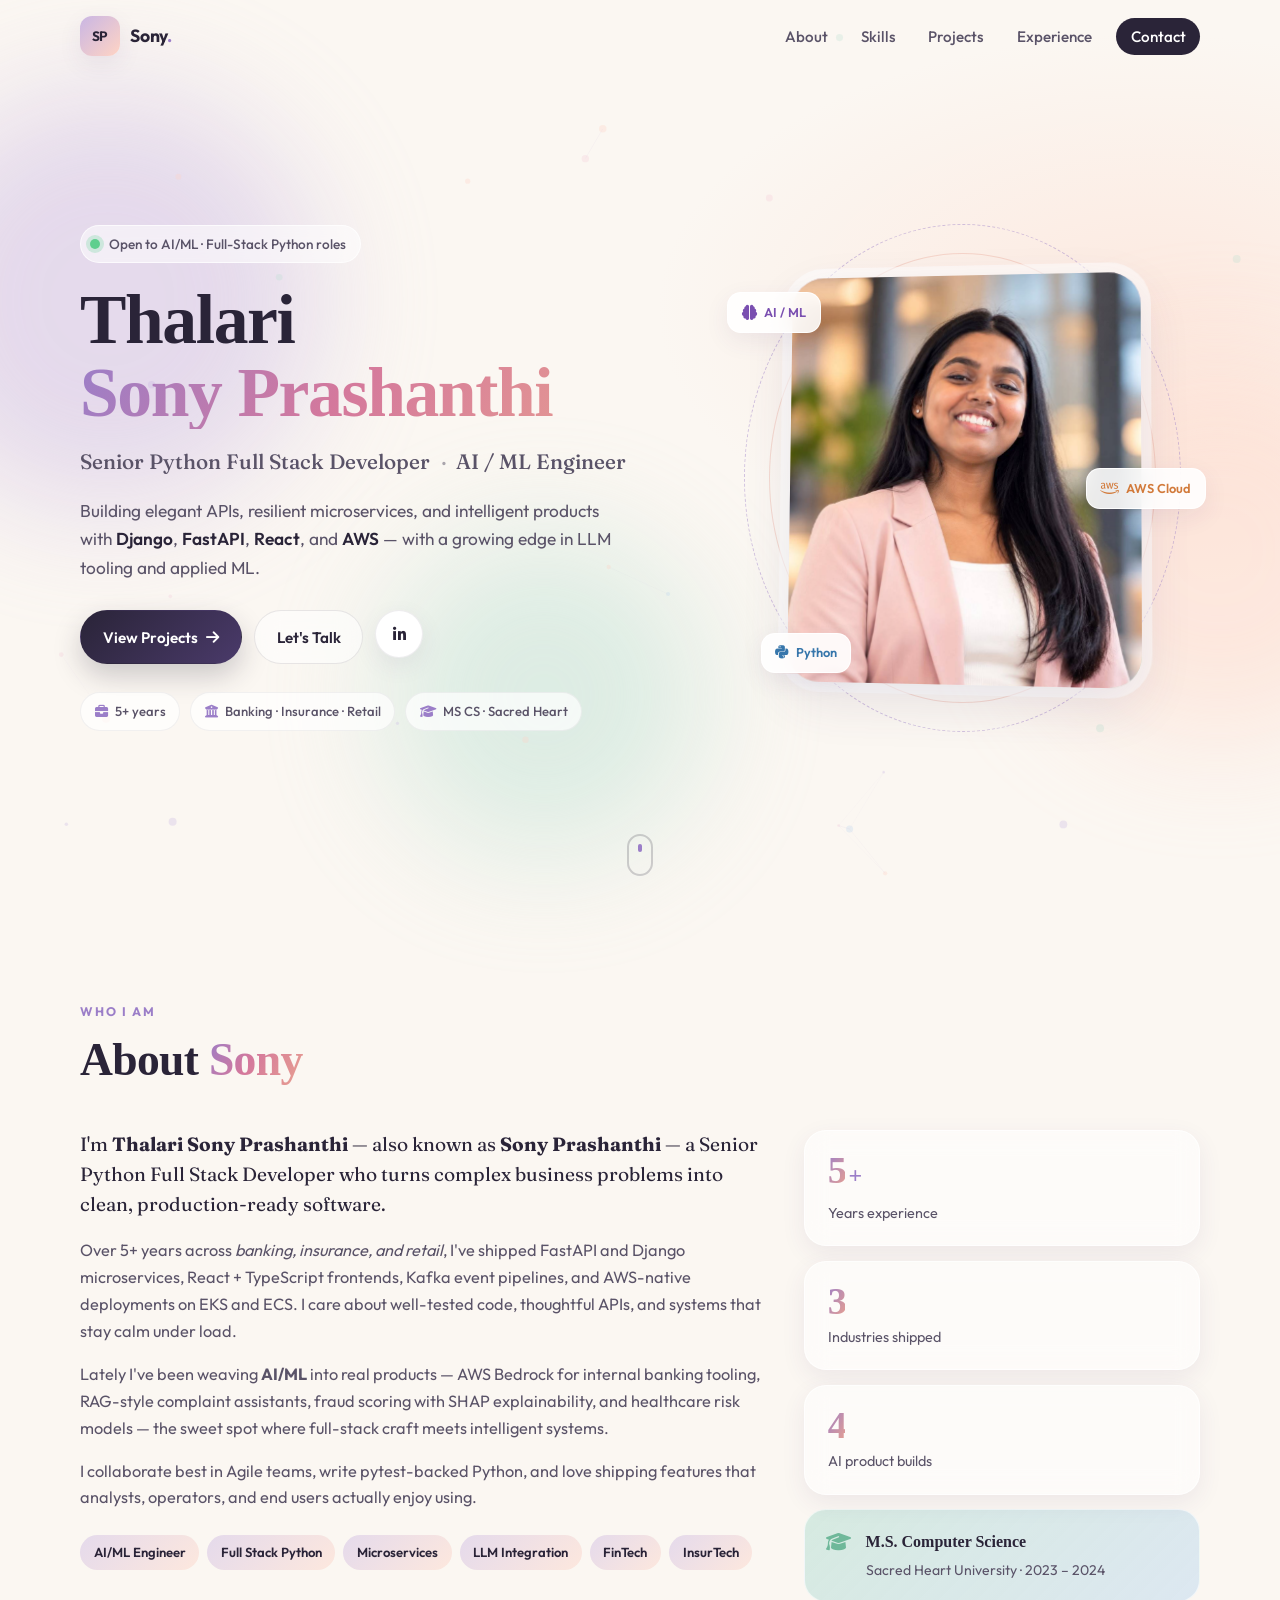
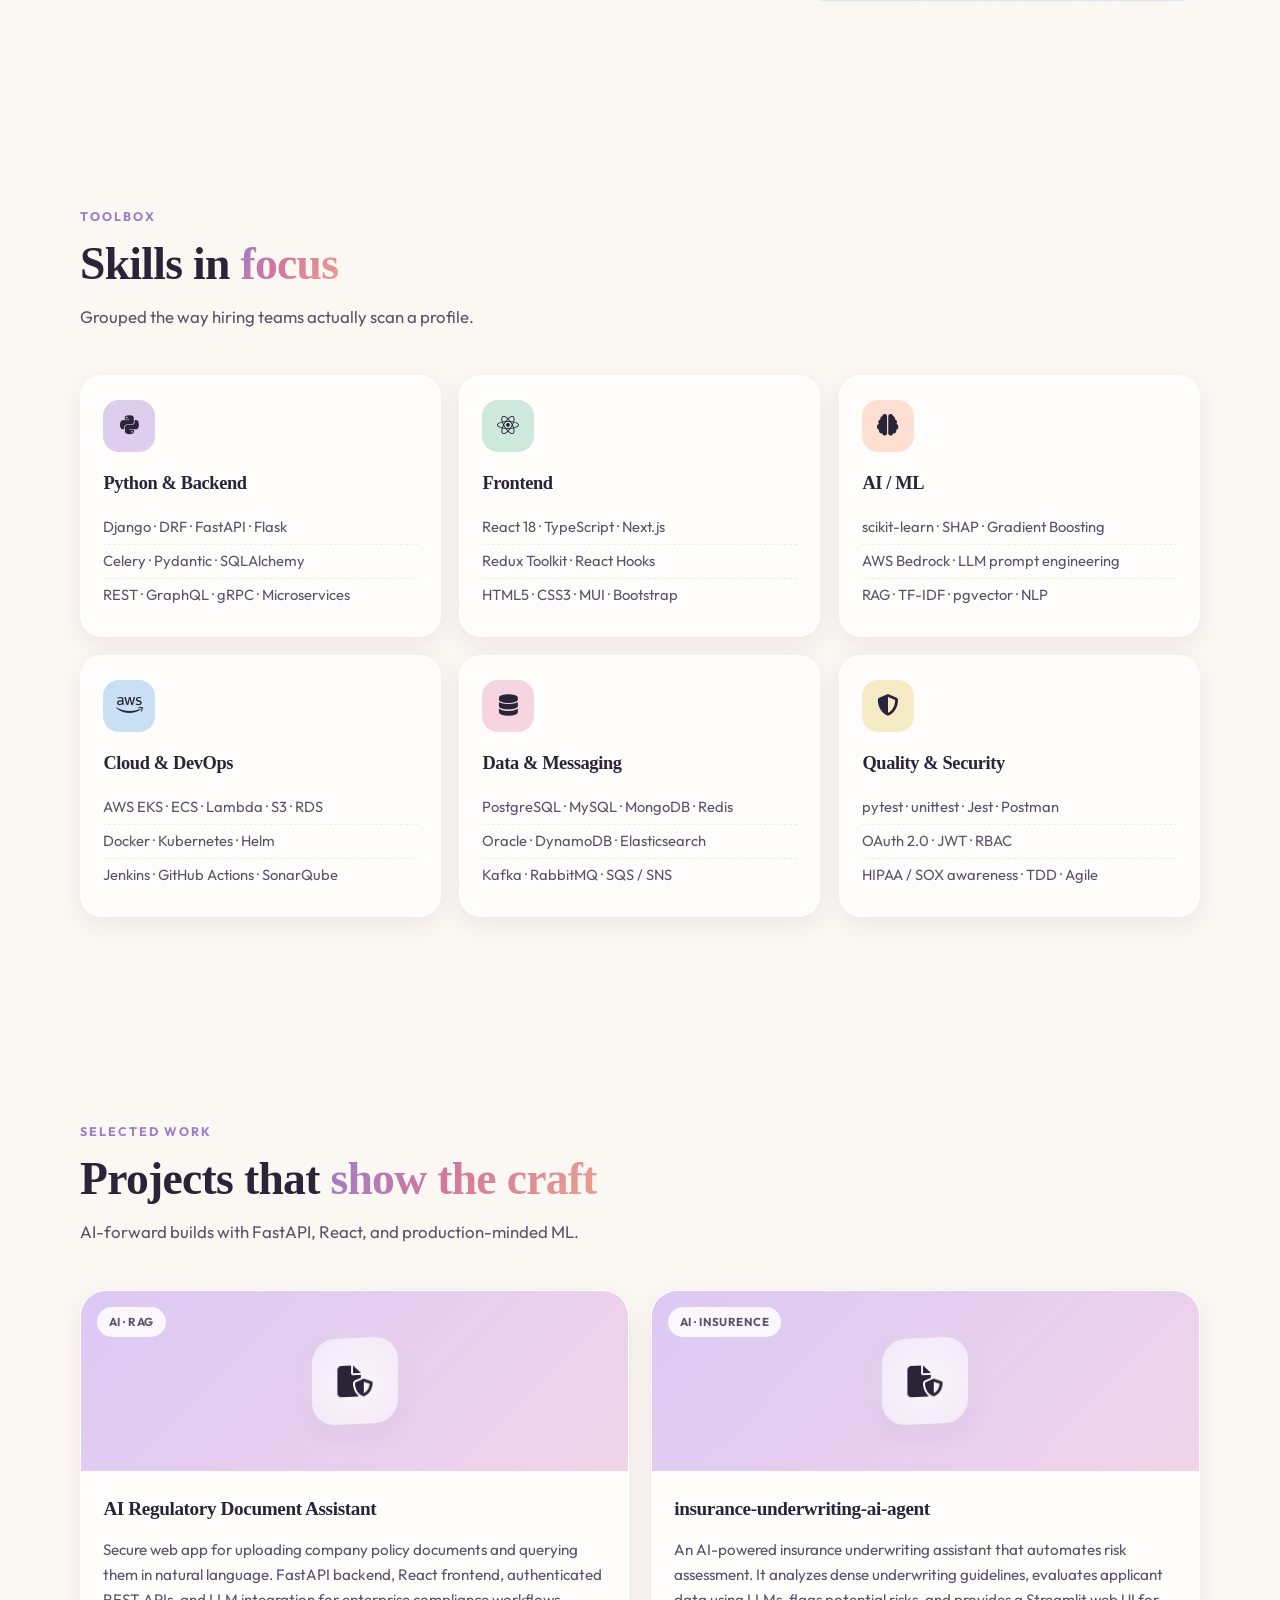
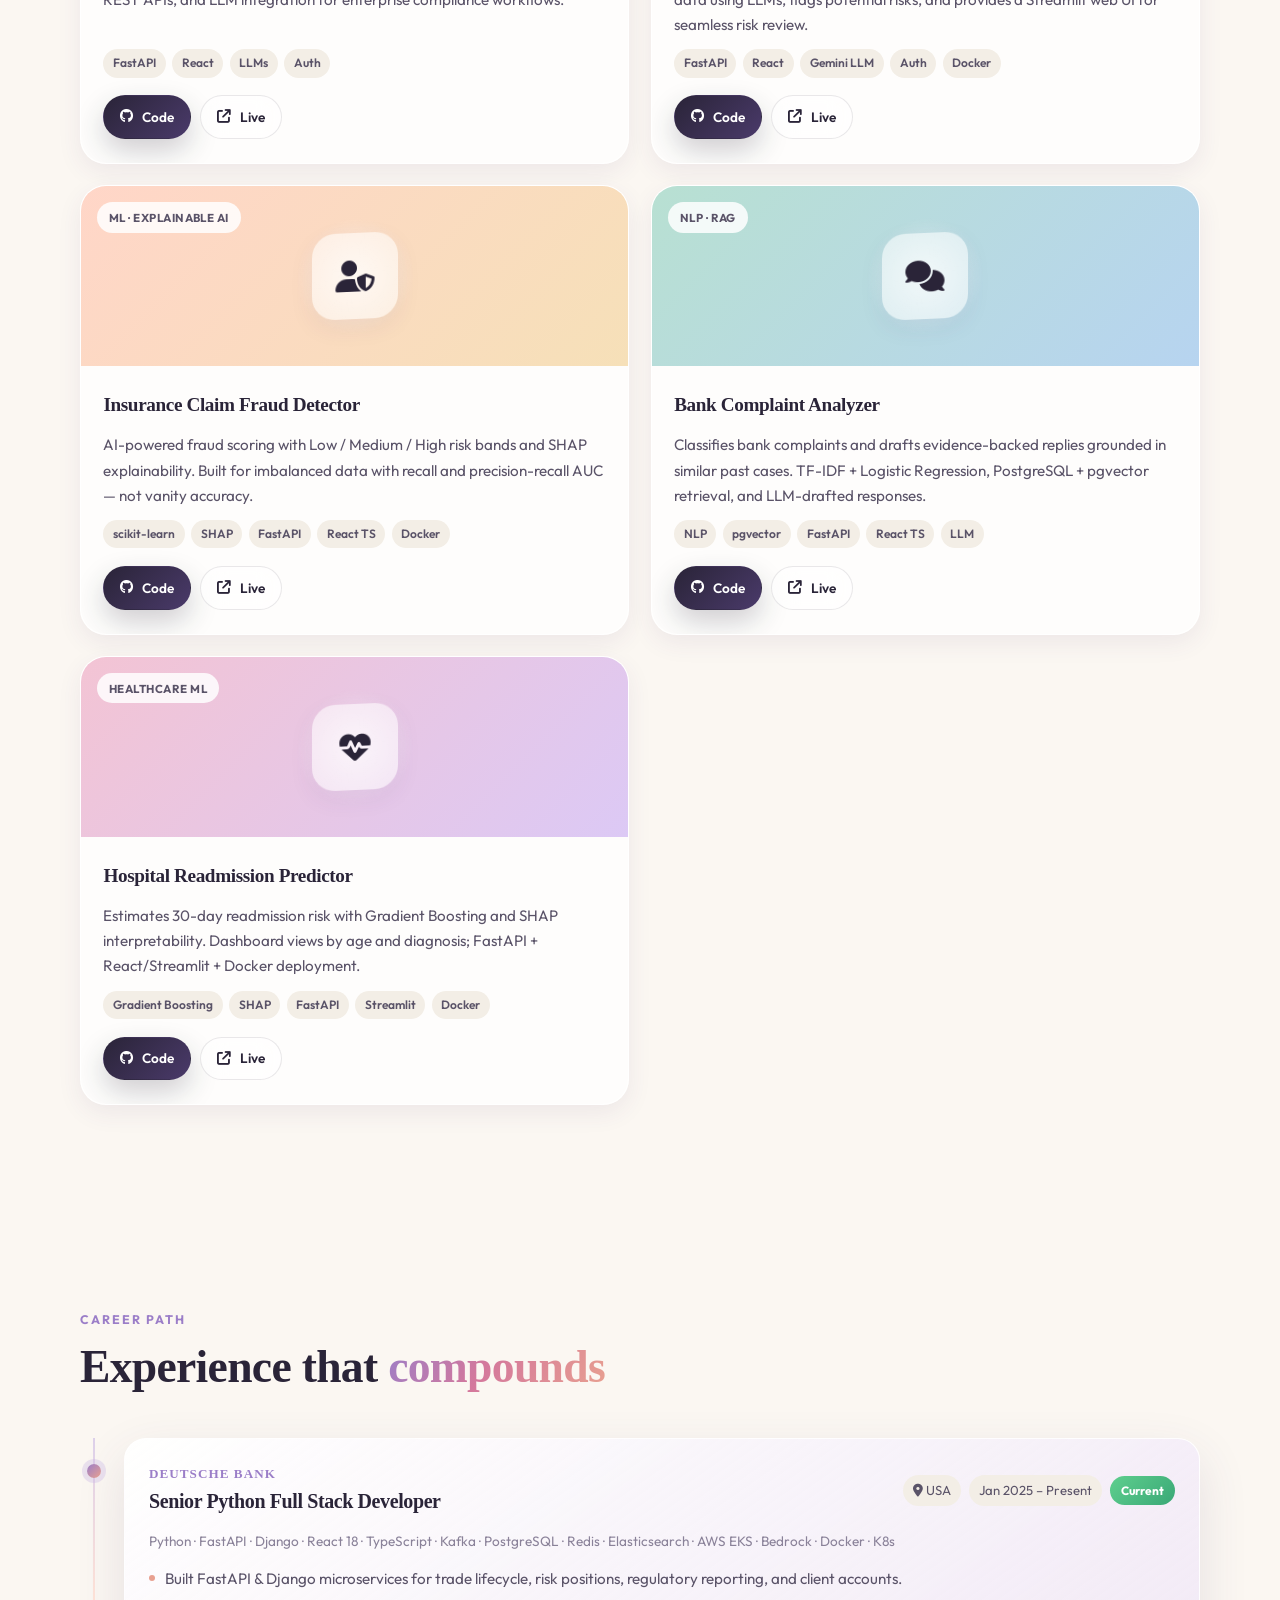
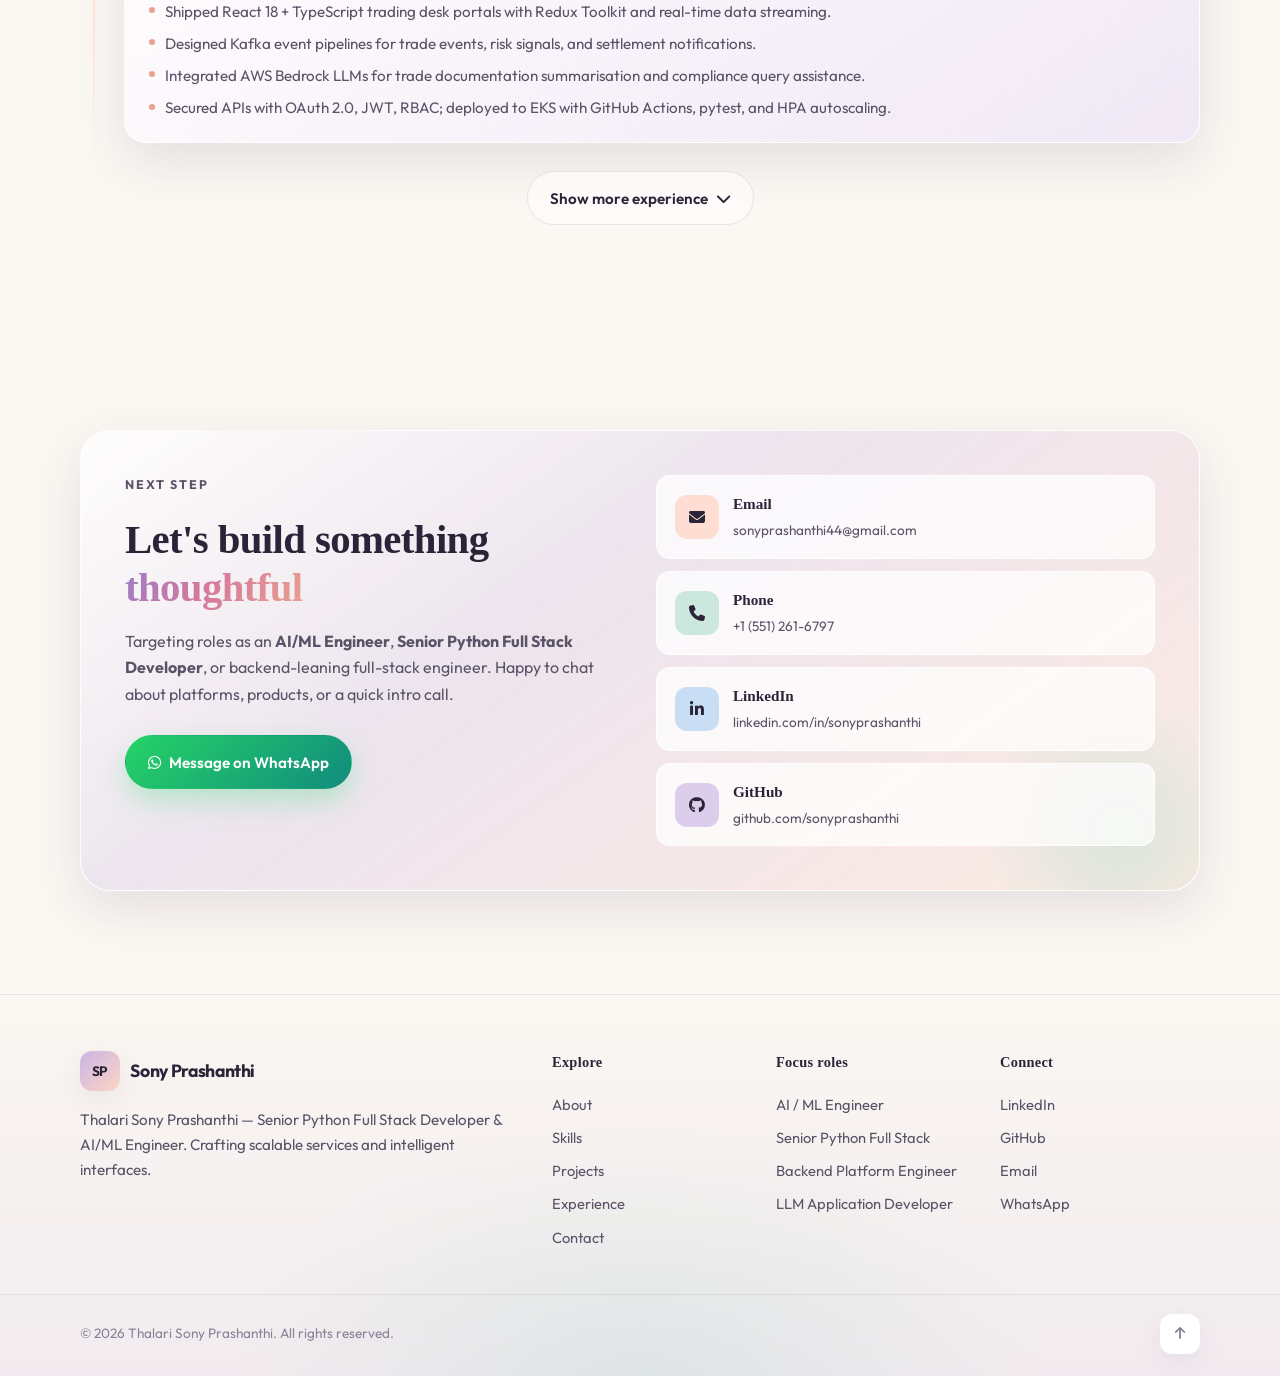
==== commit 962f2126: "Updated hospital-readmission-risk-analyser project live link" ====
--- a/index.html
+++ b/index.html
@@ -529,10 +529,10 @@
                 <span>Gradient Boosting</span><span>SHAP</span><span>FastAPI</span><span>Streamlit</span><span>Docker</span>
               </div>
               <div class="project-actions">
-                <a class="btn btn-sm btn-primary" href="./404.html" target="_blank" rel="noopener noreferrer">
+                <a class="btn btn-sm btn-primary" href="https://github.com/sonyprashanthi44/hospital-readmission-risk-analyser" target="_blank" rel="noopener noreferrer">
                   <i class="fa-brands fa-github"></i> Code
                 </a>
-                <a class="btn btn-sm btn-ghost" href="./404.html" data-live="pending">
+                <a class="btn btn-sm btn-ghost" href="https://hospital-readmission-predictor-production.up.railway.app/" data-live="pending">
                   <i class="fa-solid fa-arrow-up-right-from-square"></i> Live
                 </a>
               </div>
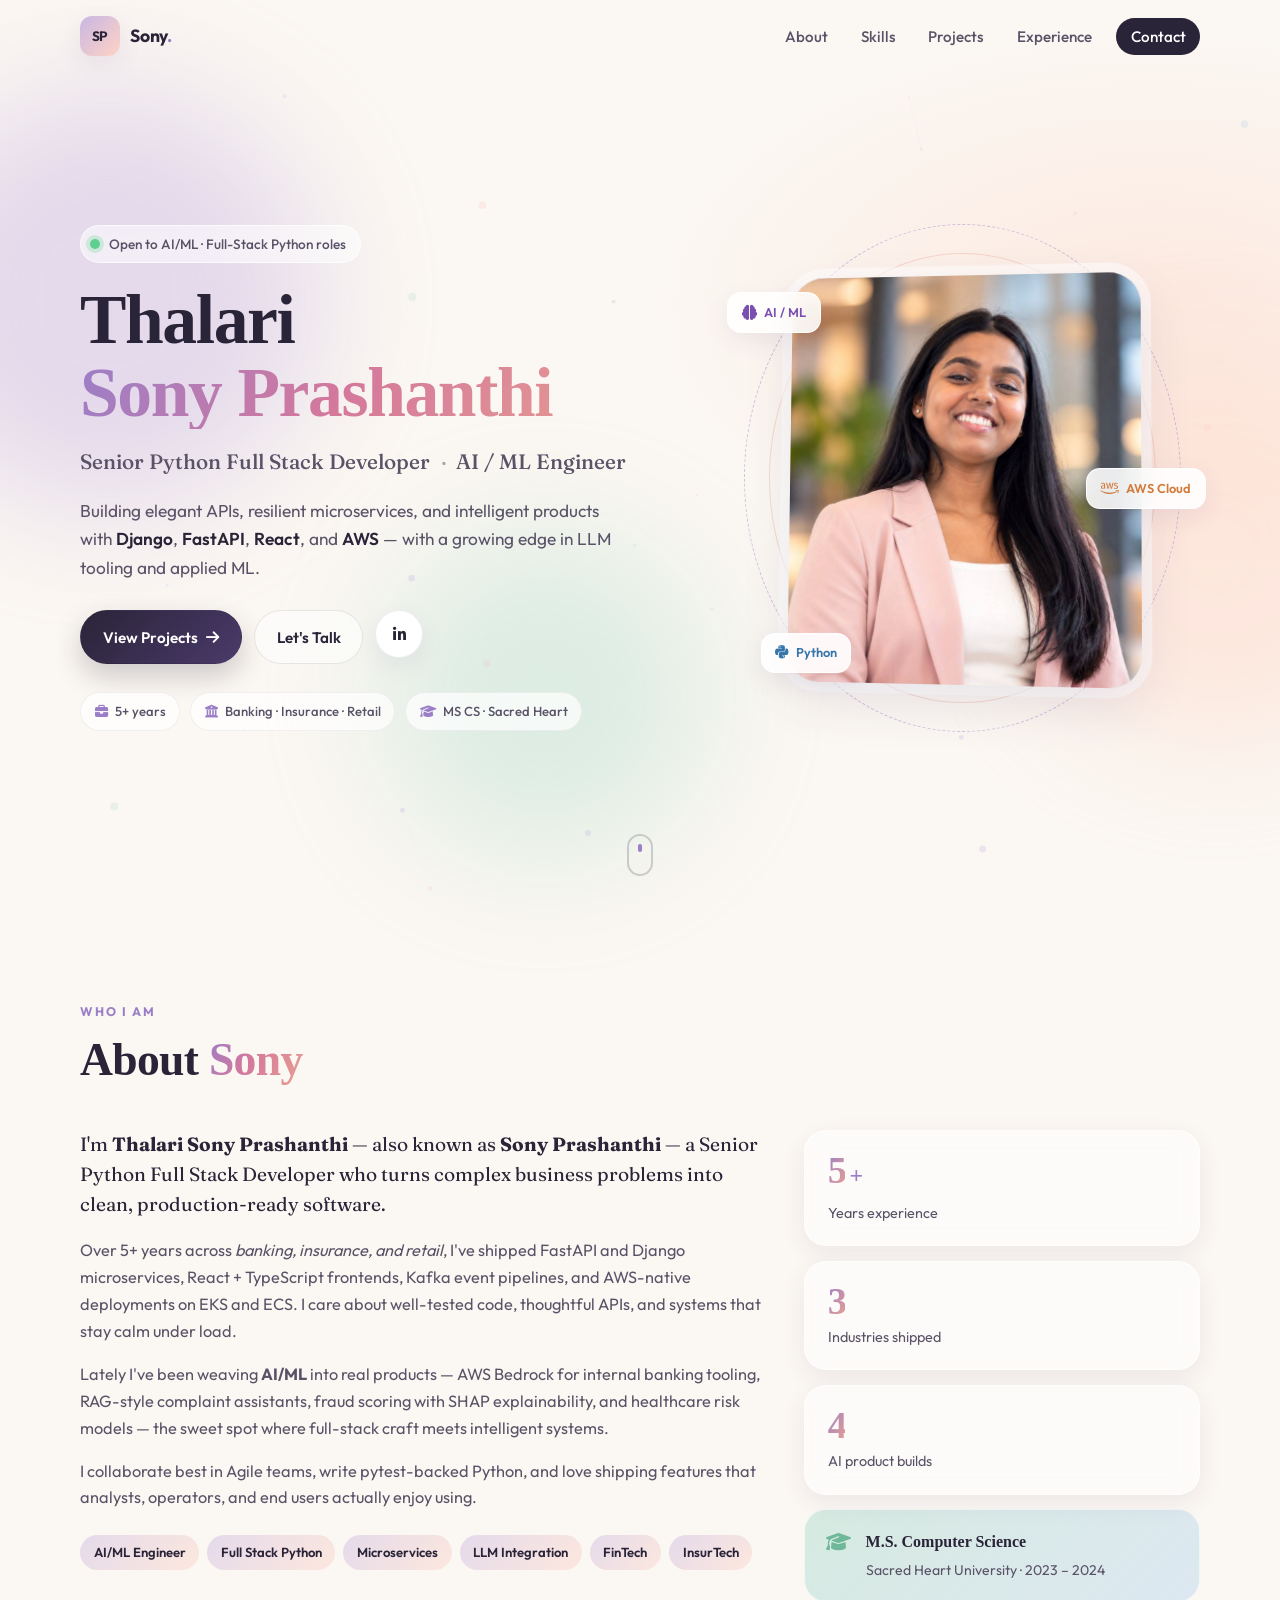
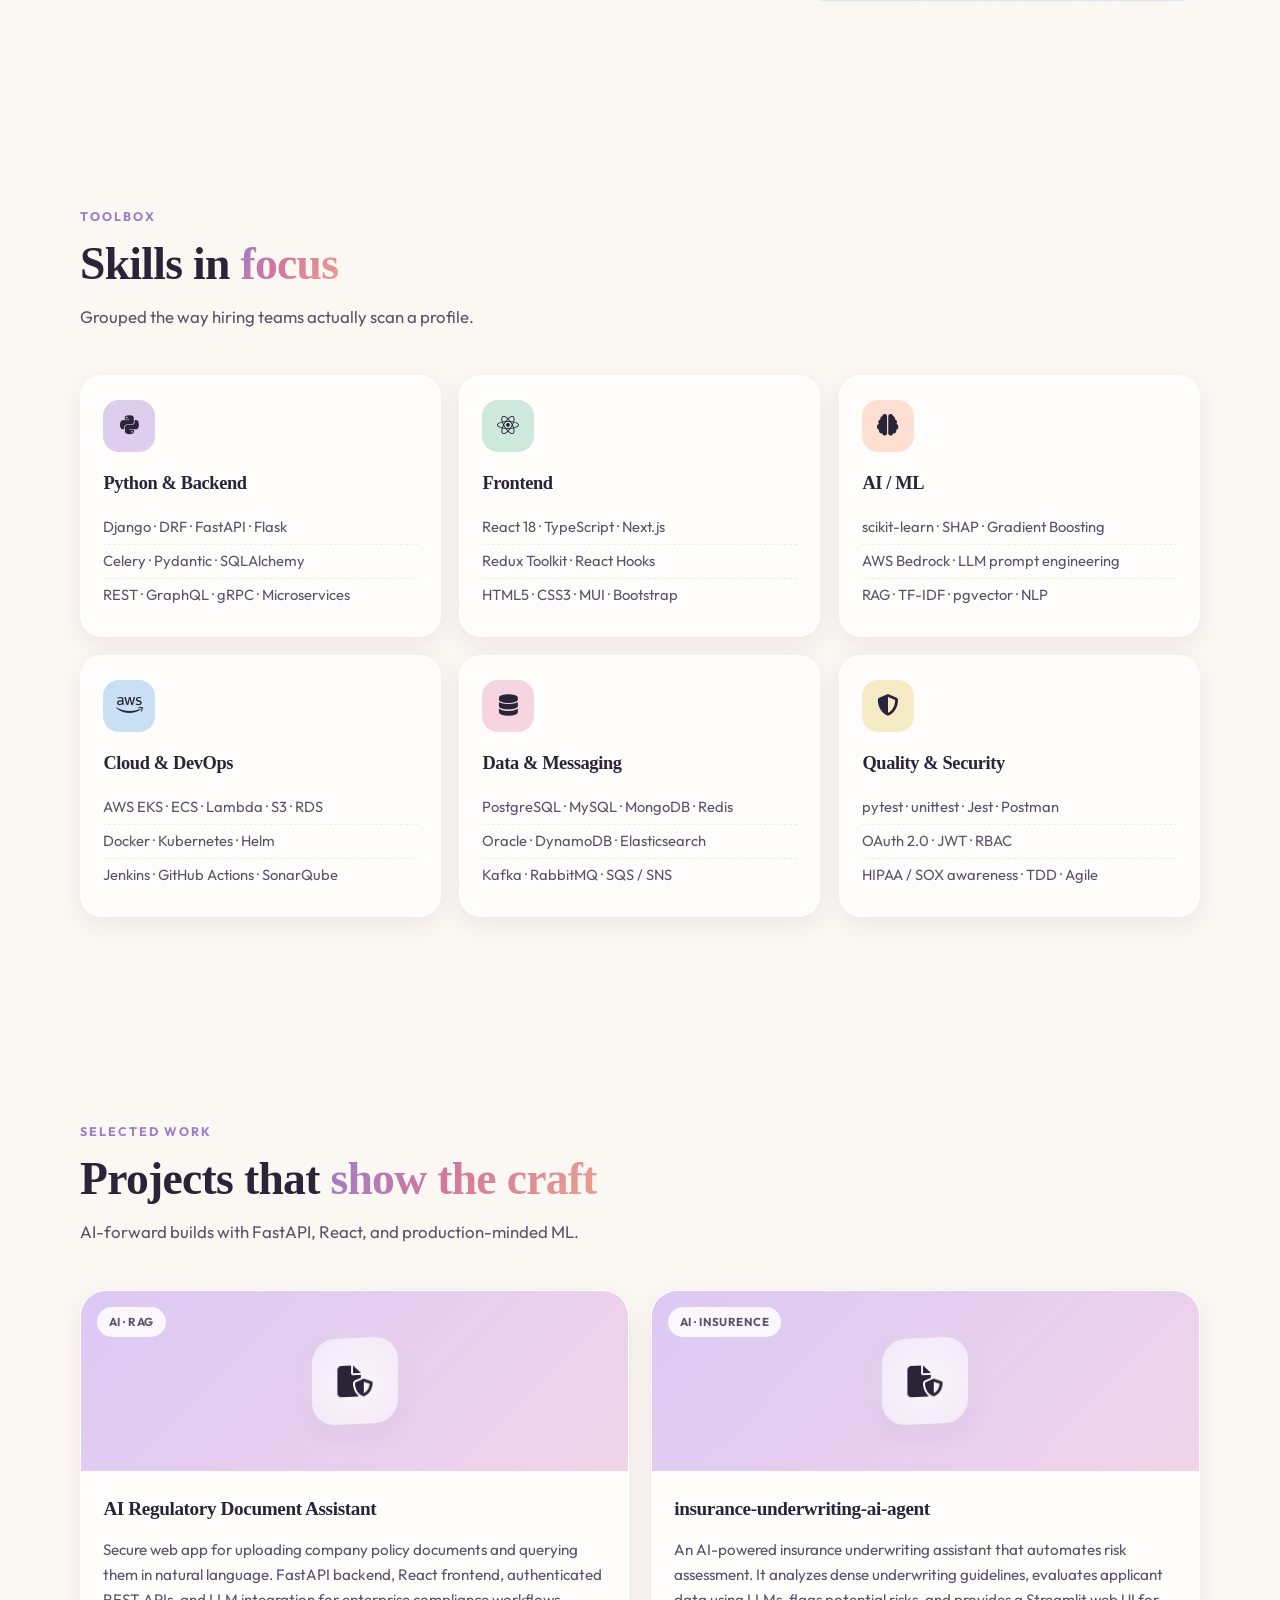
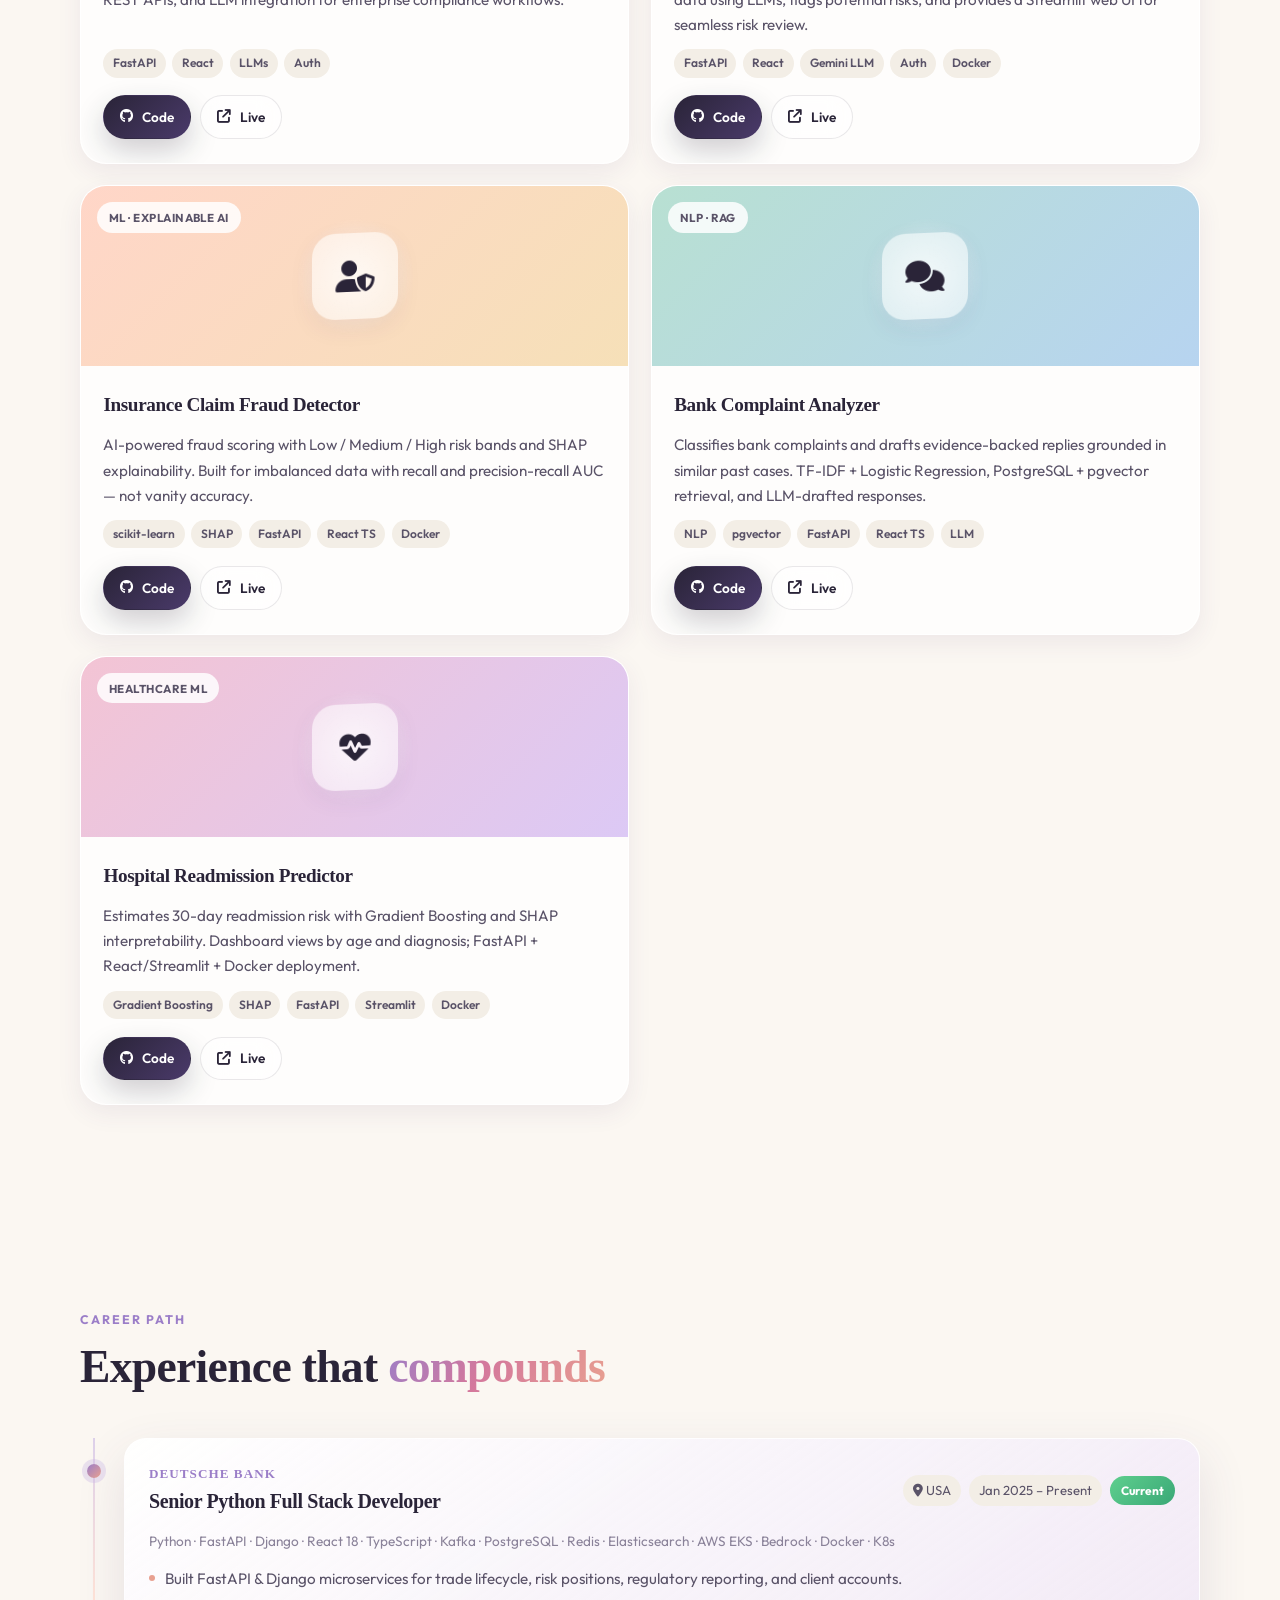
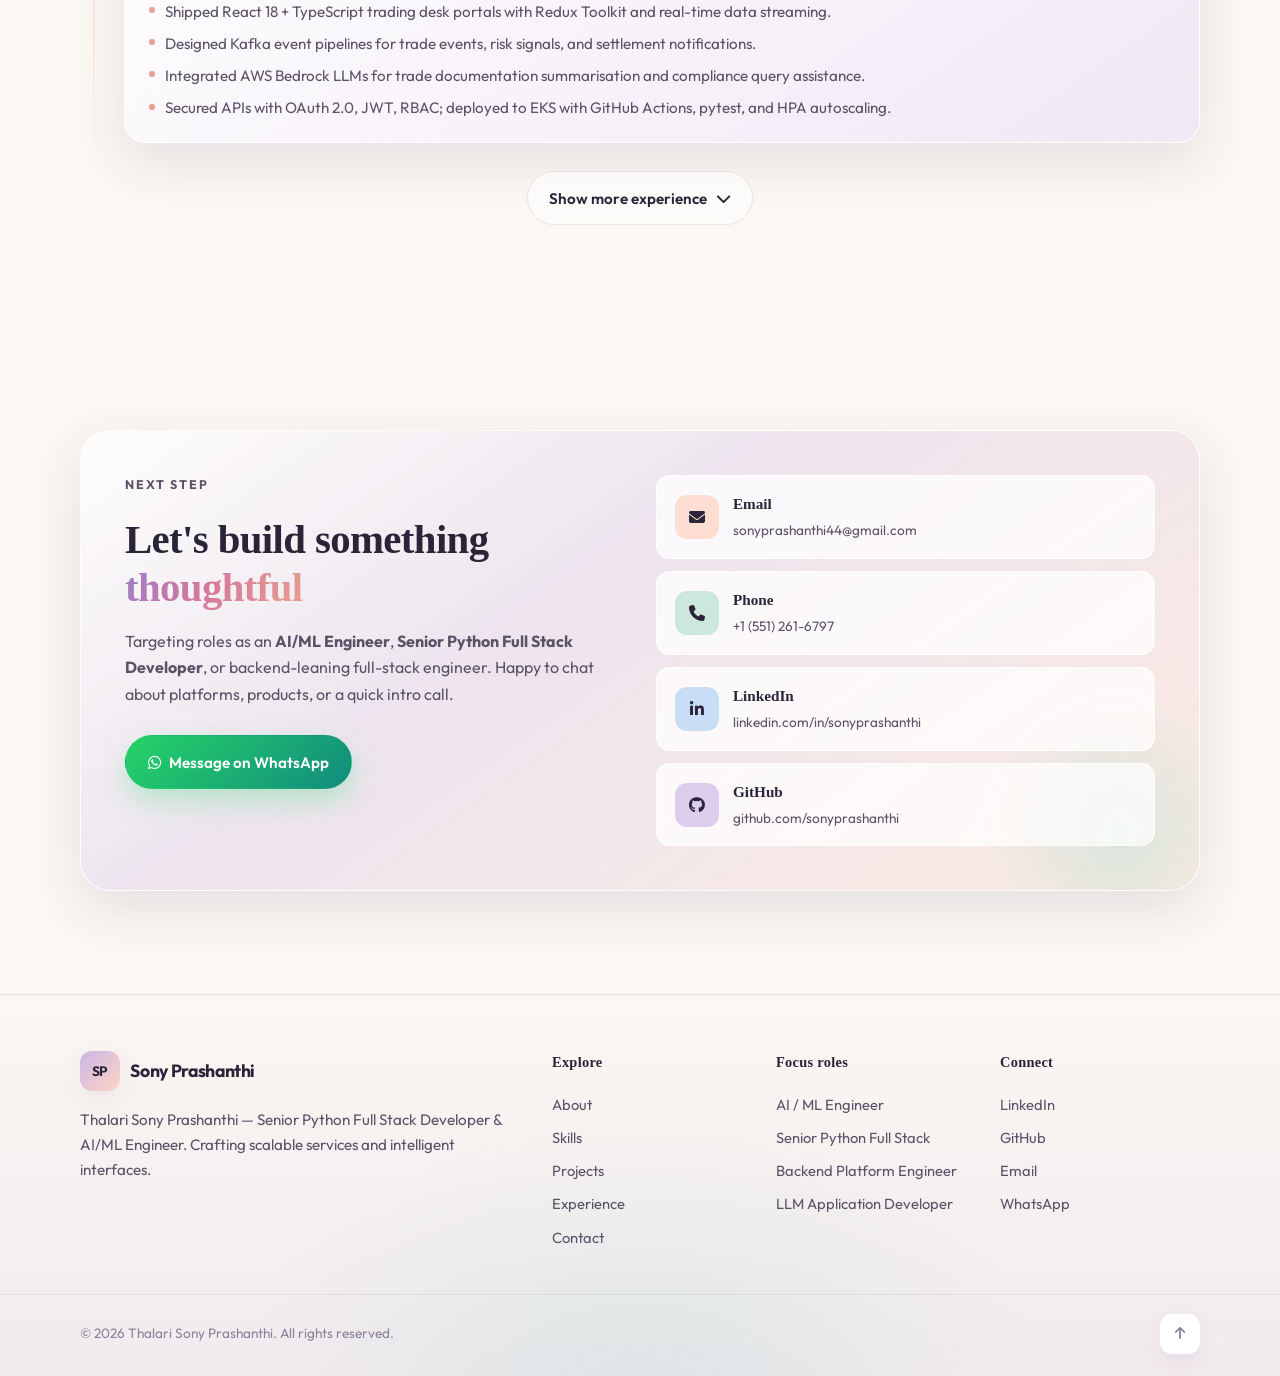
==== commit c0badff2: "Update index.html with updated project links" ====
--- a/index.html
+++ b/index.html
@@ -471,10 +471,10 @@
                 <span>scikit-learn</span><span>SHAP</span><span>FastAPI</span><span>React TS</span><span>Docker</span>
               </div>
               <div class="project-actions">
-                <a class="btn btn-sm btn-primary" href="./404.html" target="_blank" rel="noopener noreferrer">
+                <a class="btn btn-sm btn-primary" href="https://github.com/sonyprashanthi44/insurance-claim-fraud-detector" target="_blank" rel="noopener noreferrer">
                   <i class="fa-brands fa-github"></i> Code
                 </a>
-                <a class="btn btn-sm btn-ghost" href="./404.html" data-live="pending">
+                <a class="btn btn-sm btn-ghost" href="https://insurance-claim-fraud-detector.vercel.app/" data-live="pending">
                   <i class="fa-solid fa-arrow-up-right-from-square"></i> Live
                 </a>
               </div>
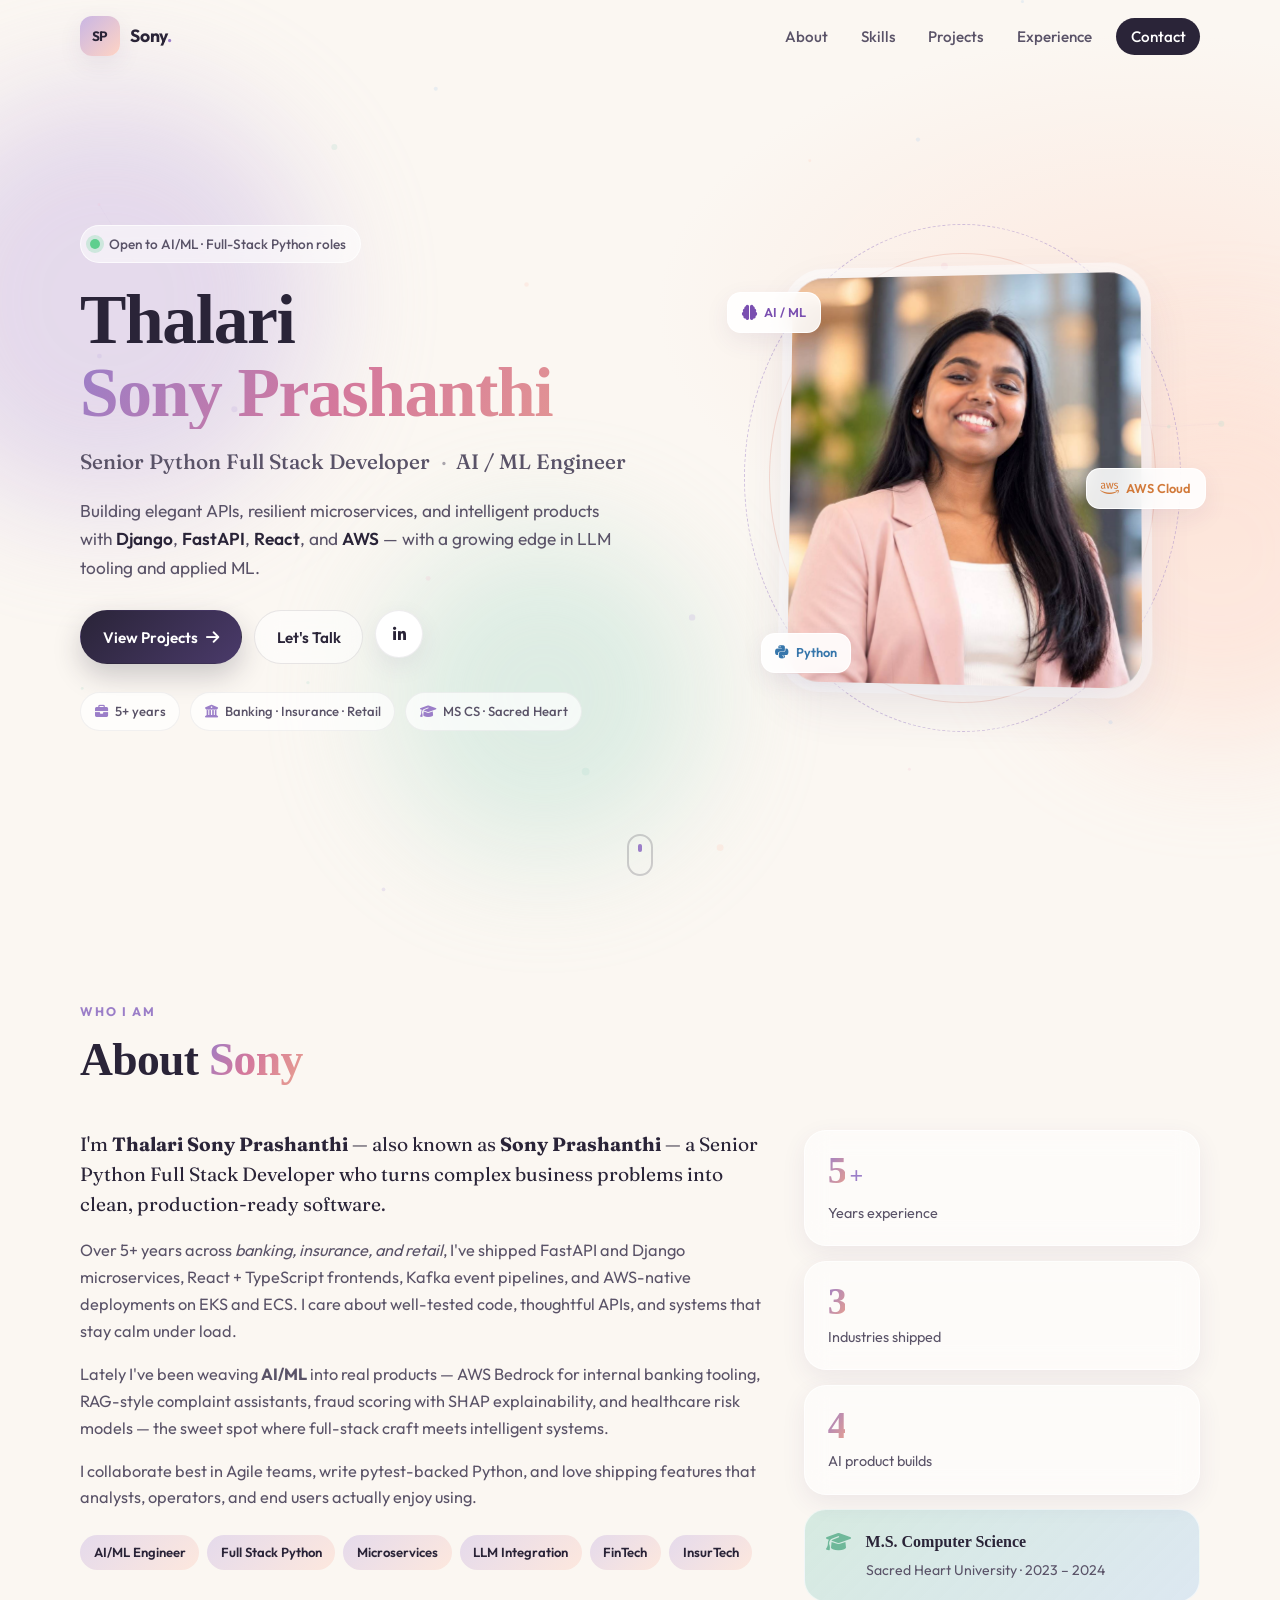
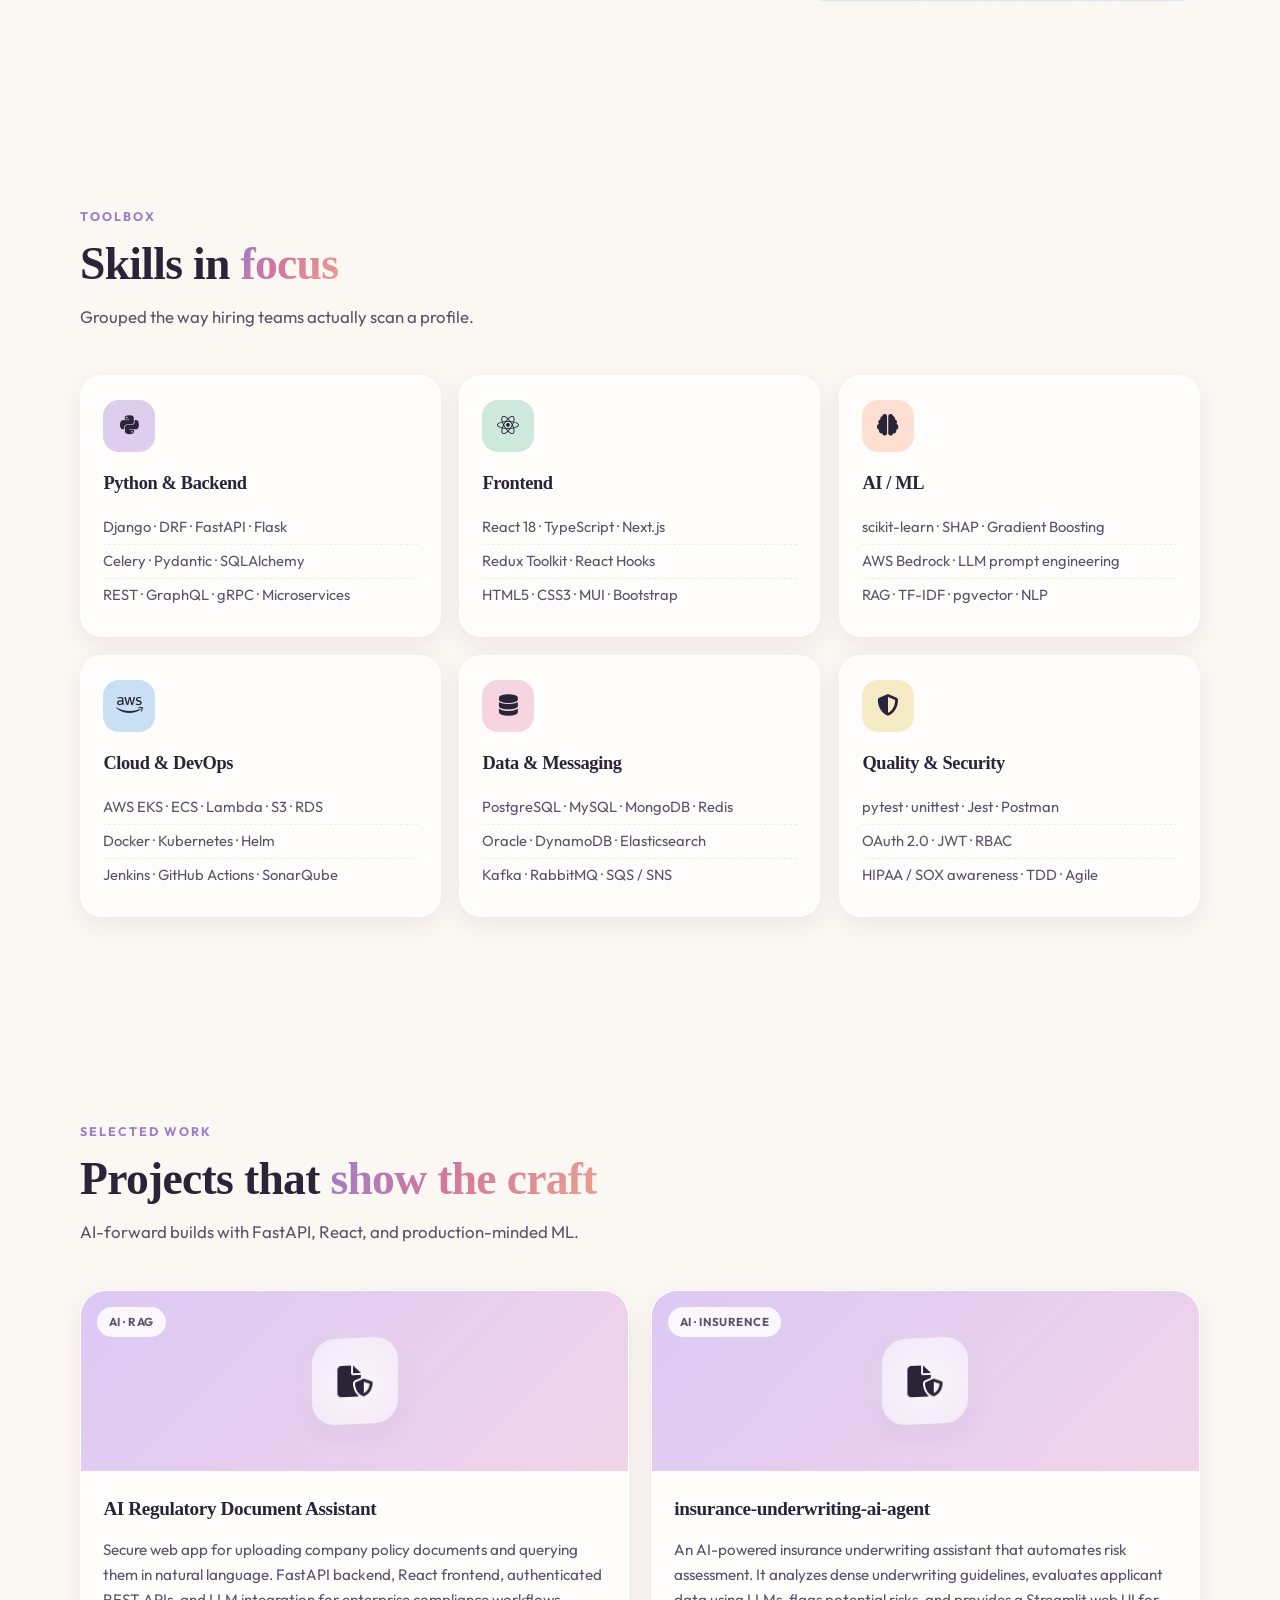
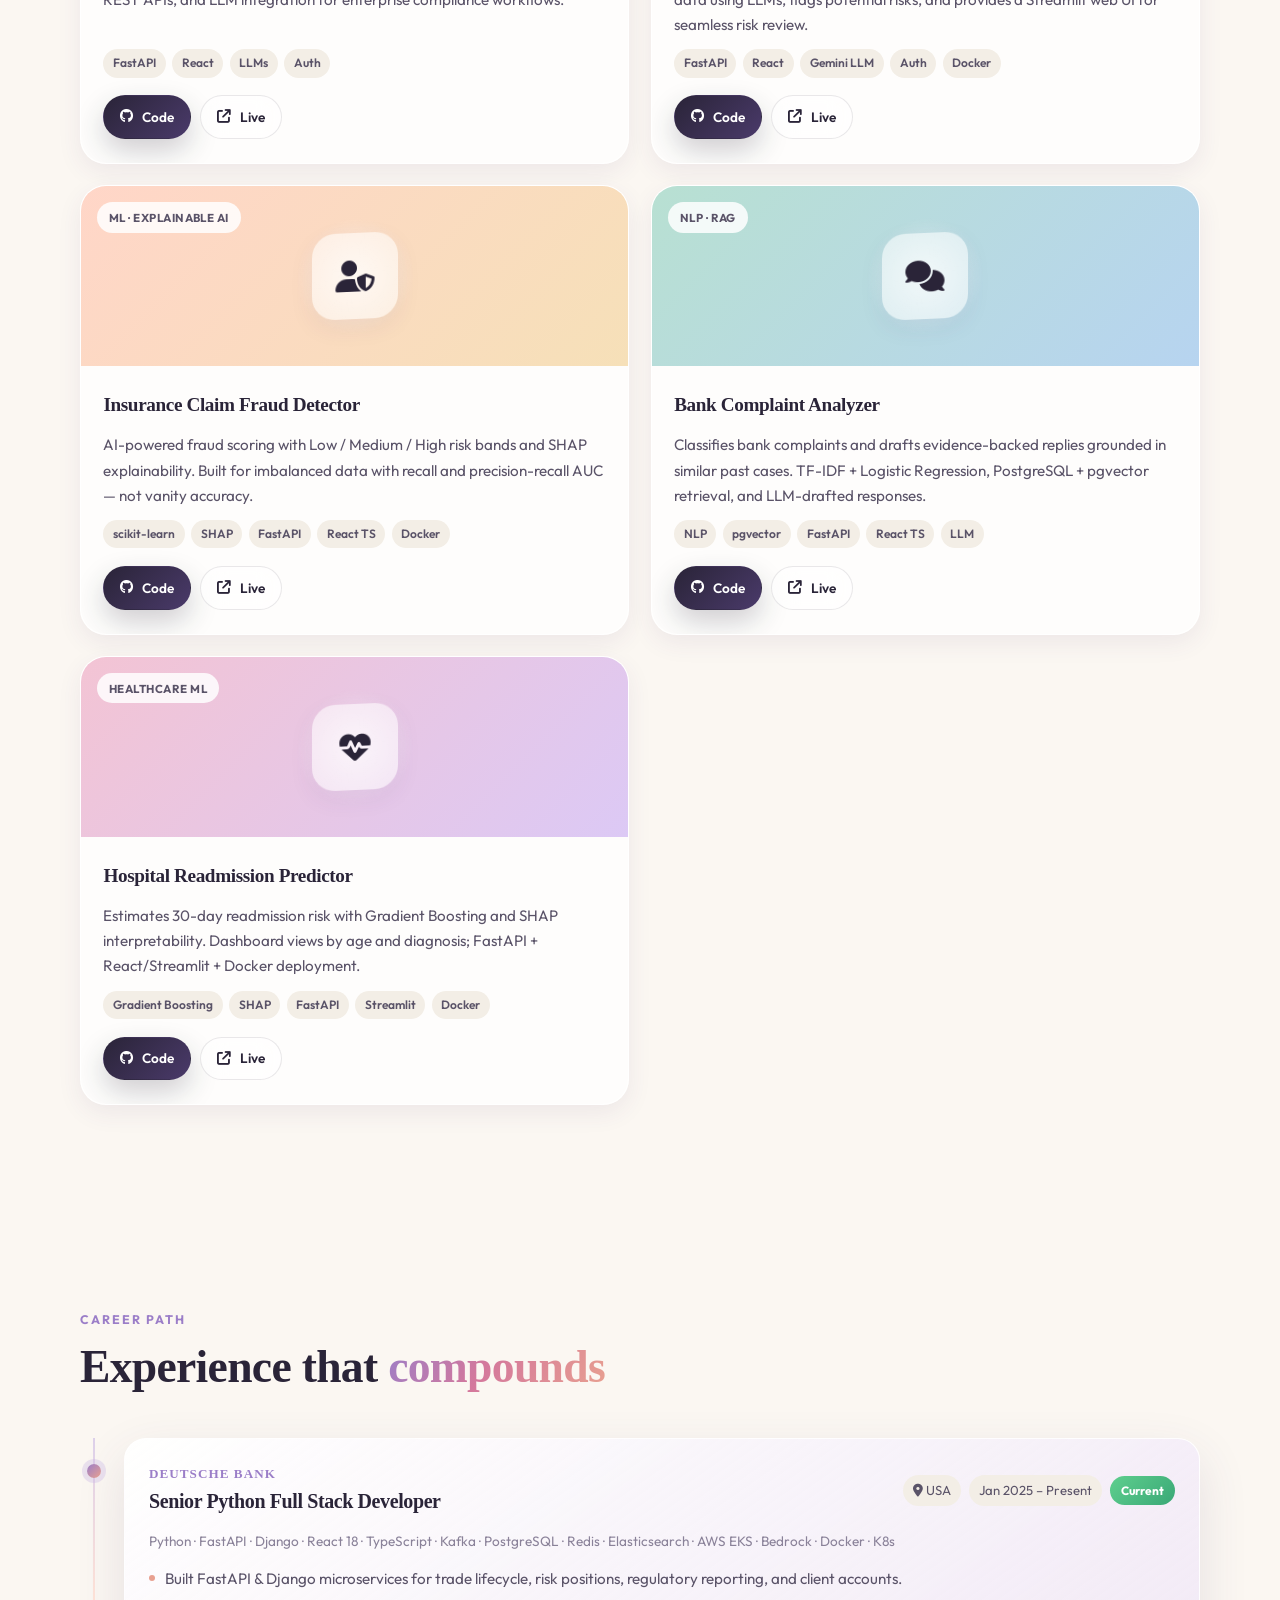
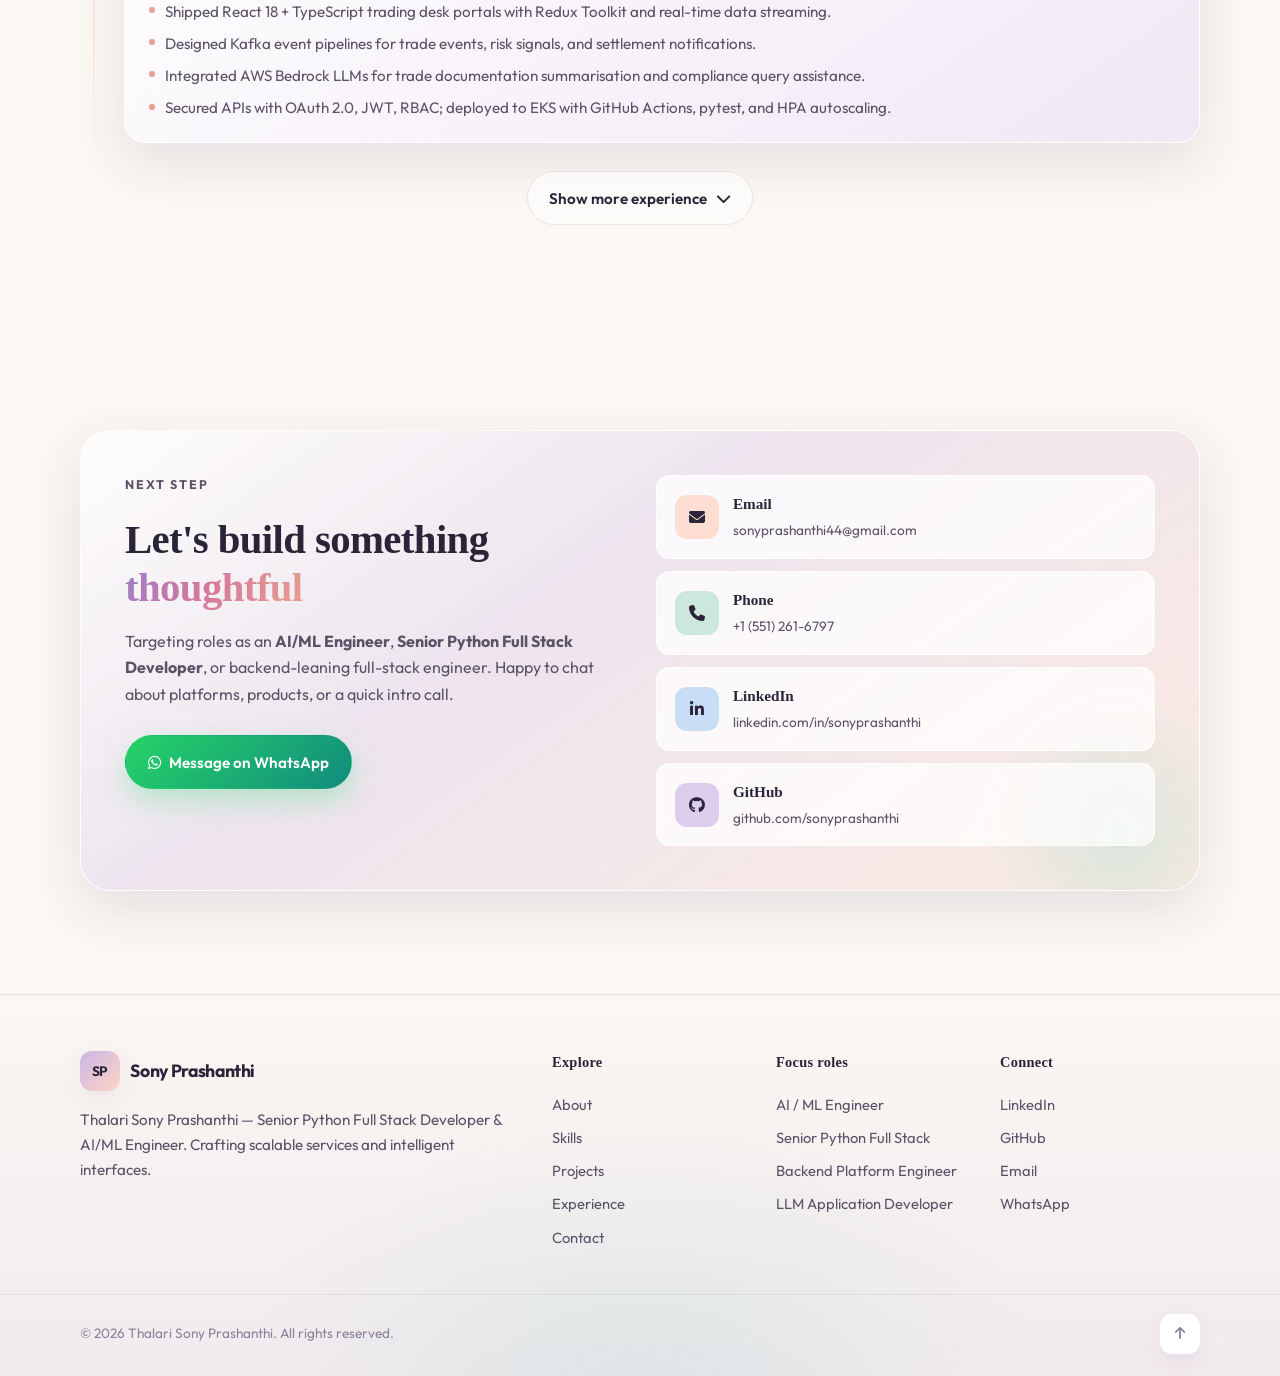
==== commit 9385da41: "Update linked in" ====
--- a/index.html
+++ b/index.html
@@ -97,7 +97,7 @@
       "addressCountry": "US"
     },
     "sameAs": [
-      "https://www.linkedin.com/in/sony-prashanthi-thalari-4703651b9",
+      "https://www.linkedin.com/in/sony-prashanthi-thalari/",
       "https://github.com/sonyprashanthi44",
       "mailto:sonyprashanthi44@gmail.com"
     ],
@@ -196,7 +196,7 @@
               <i class="fa-solid fa-arrow-right"></i>
             </a>
             <a href="#contact" class="btn btn-ghost">Let's Talk</a>
-            <a href="https://www.linkedin.com/in/sony-prashanthi-thalari-4703651b9" class="btn btn-icon" target="_blank" rel="noopener noreferrer" aria-label="LinkedIn">
+            <a href="https://www.linkedin.com/in/sony-prashanthi-thalari/" class="btn btn-icon" target="_blank" rel="noopener noreferrer" aria-label="LinkedIn">
               <i class="fa-brands fa-linkedin-in"></i>
             </a>
           </div>
@@ -686,7 +686,7 @@
                 <span>+1 (551) 261-6797</span>
               </div>
             </a>
-            <a class="contact-card" href="https://www.linkedin.com/in/sony-prashanthi-thalari-4703651b9" target="_blank" rel="noopener noreferrer">
+            <a class="contact-card" href="https://www.linkedin.com/in/sony-prashanthi-thalari/" target="_blank" rel="noopener noreferrer">
               <span class="c-icon tone-sky"><i class="fa-brands fa-linkedin-in"></i></span>
               <div>
                 <strong>LinkedIn</strong>
@@ -738,7 +738,7 @@
         </div>
         <div>
           <h4>Connect</h4>
-          <a href="https://www.linkedin.com/in/sony-prashanthi-thalari-4703651b9" target="_blank" rel="noopener noreferrer">LinkedIn</a>
+          <a href="https://www.linkedin.com/in/sony-prashanthi-thalari/" target="_blank" rel="noopener noreferrer">LinkedIn</a>
           <a href="https://github.com/sonyprashanthi44" target="_blank" rel="noopener noreferrer">GitHub</a>
           <a href="mailto:sonyprashanthi44@gmail.com">Email</a>
           <a href="https://wa.me/15512616797" target="_blank" rel="noopener noreferrer">WhatsApp</a>
